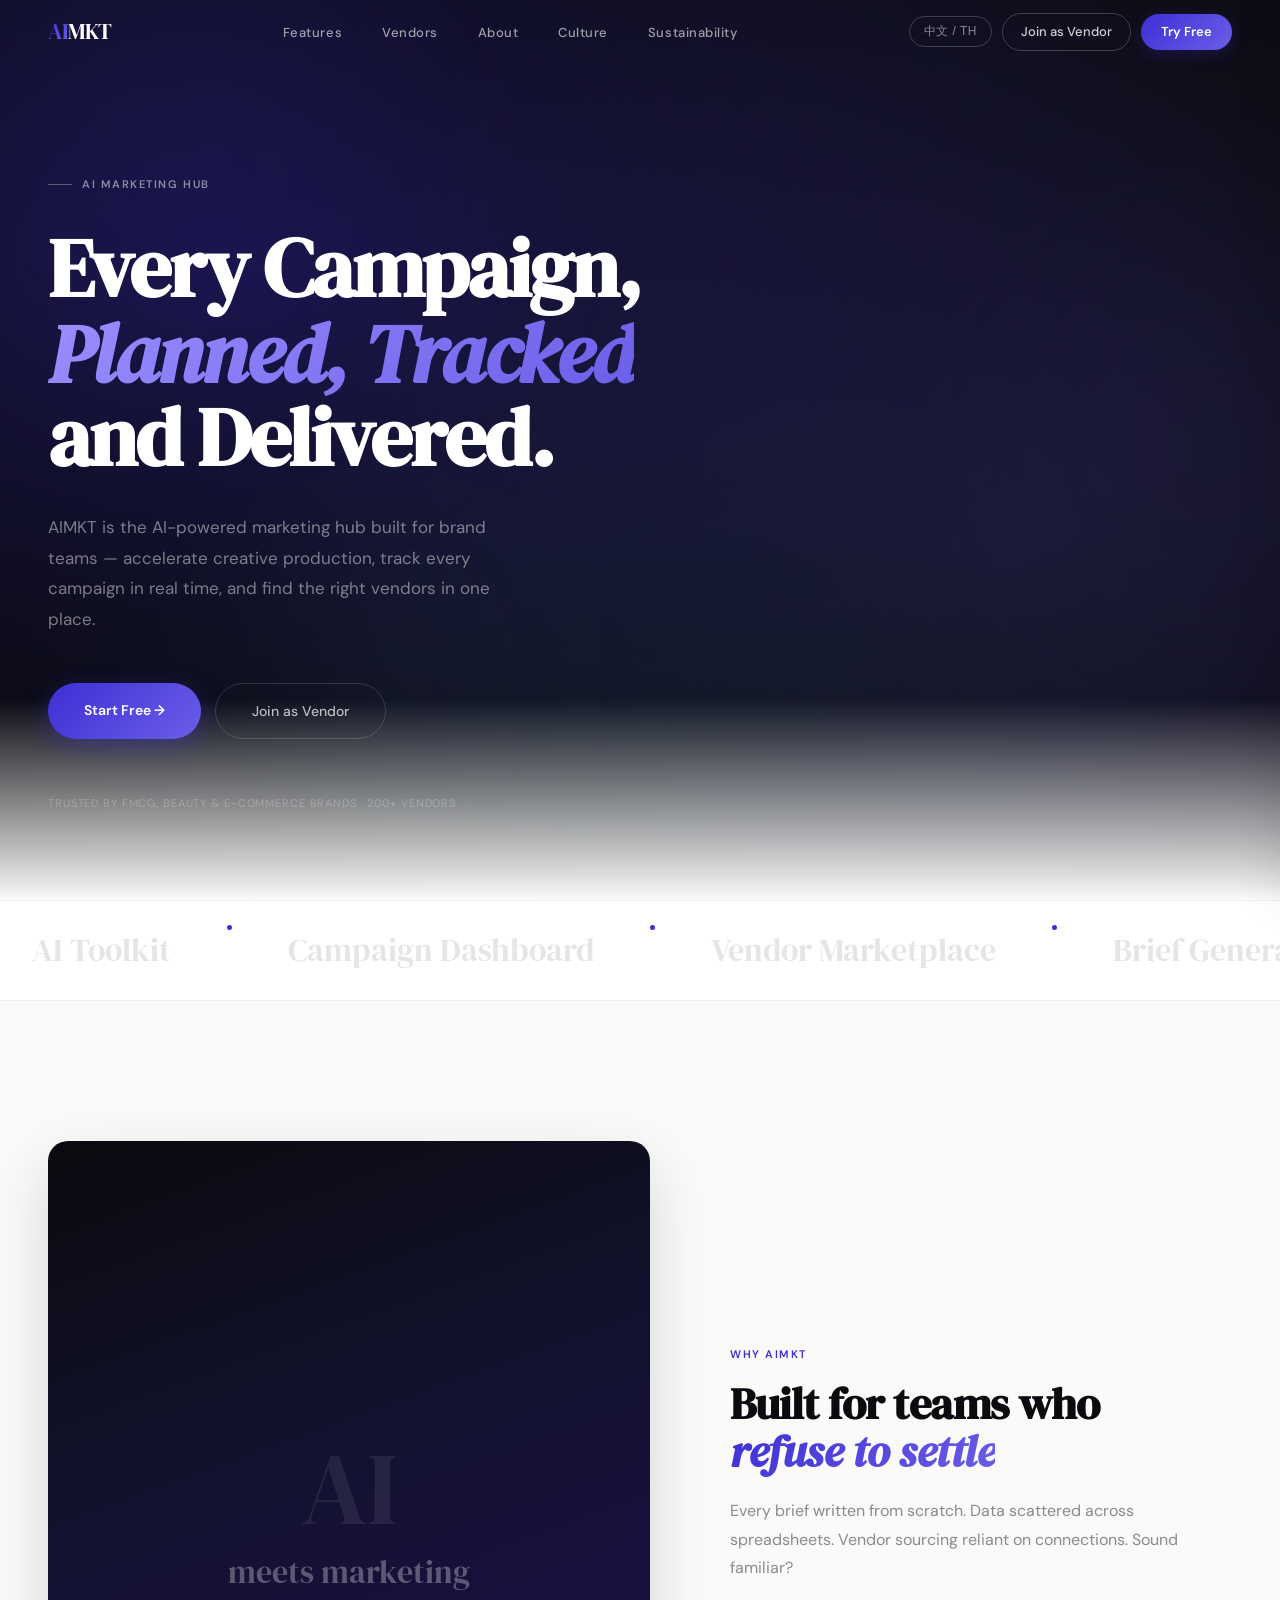
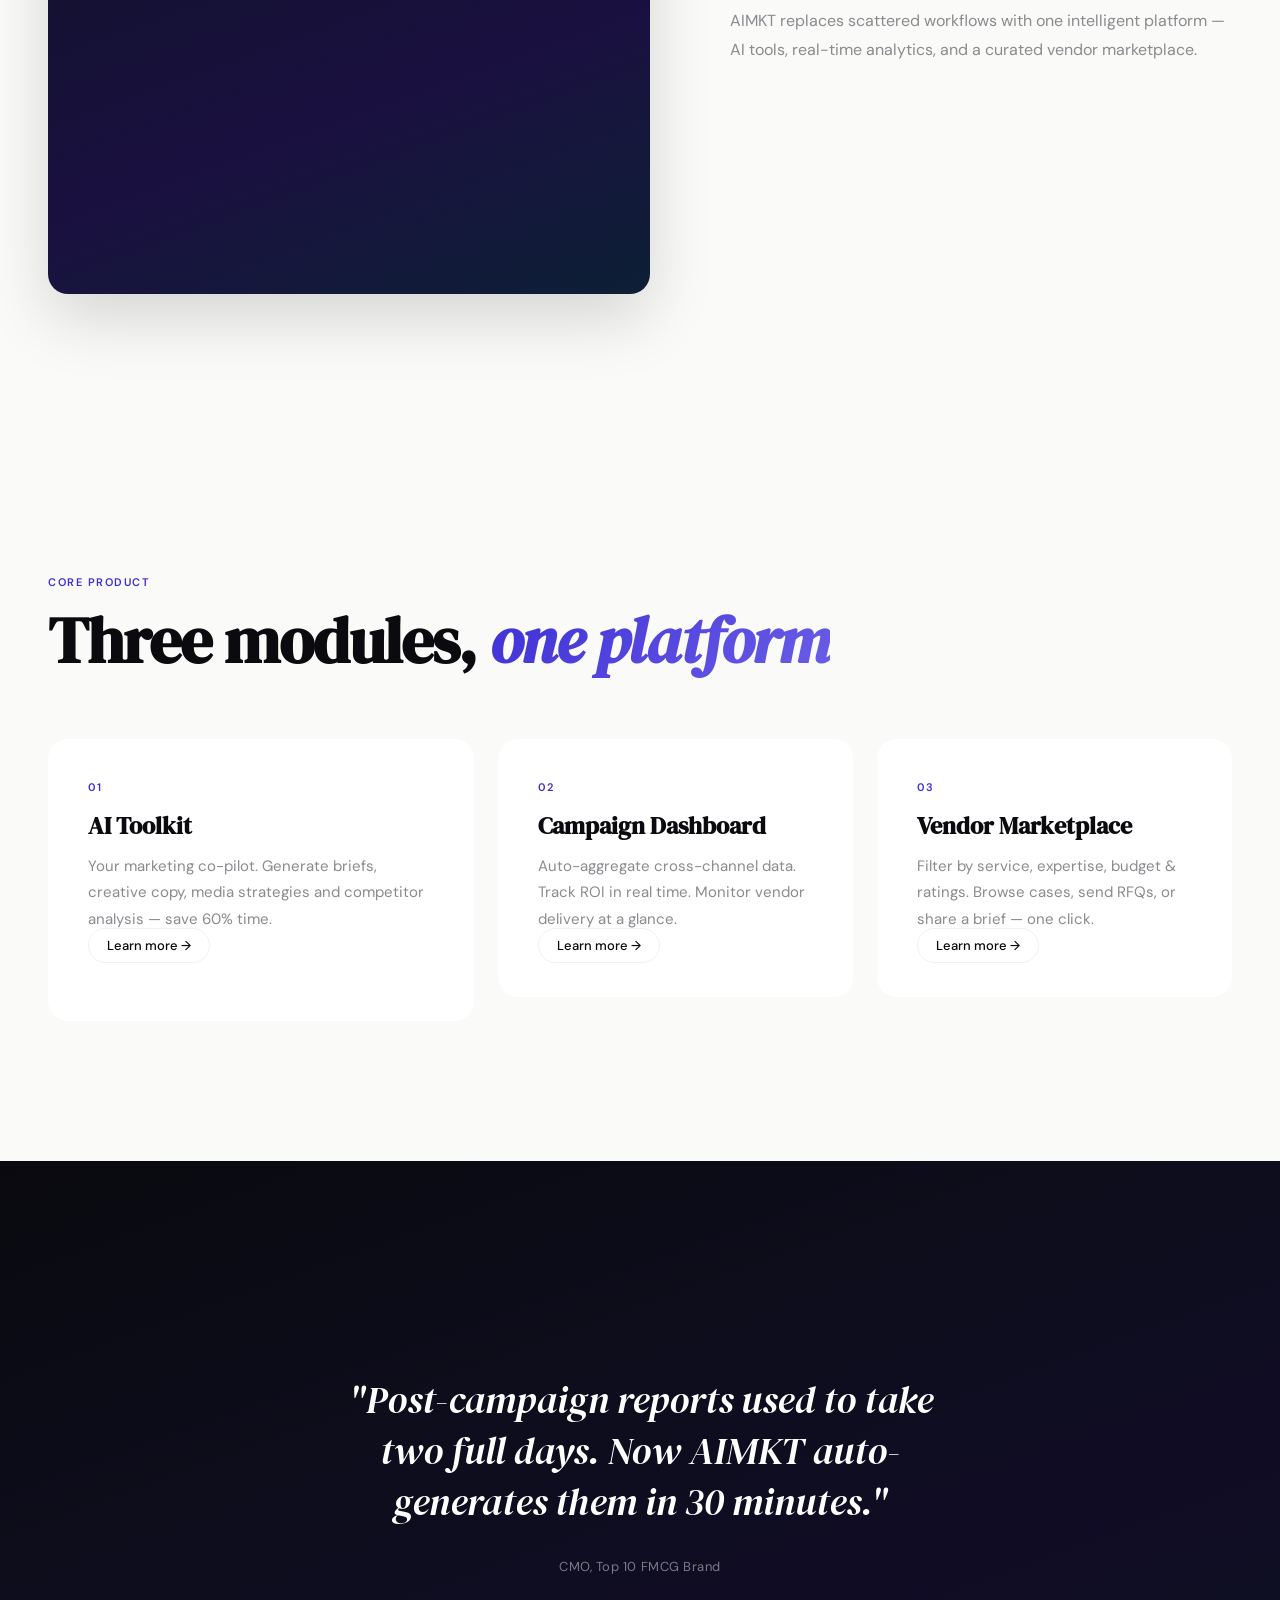
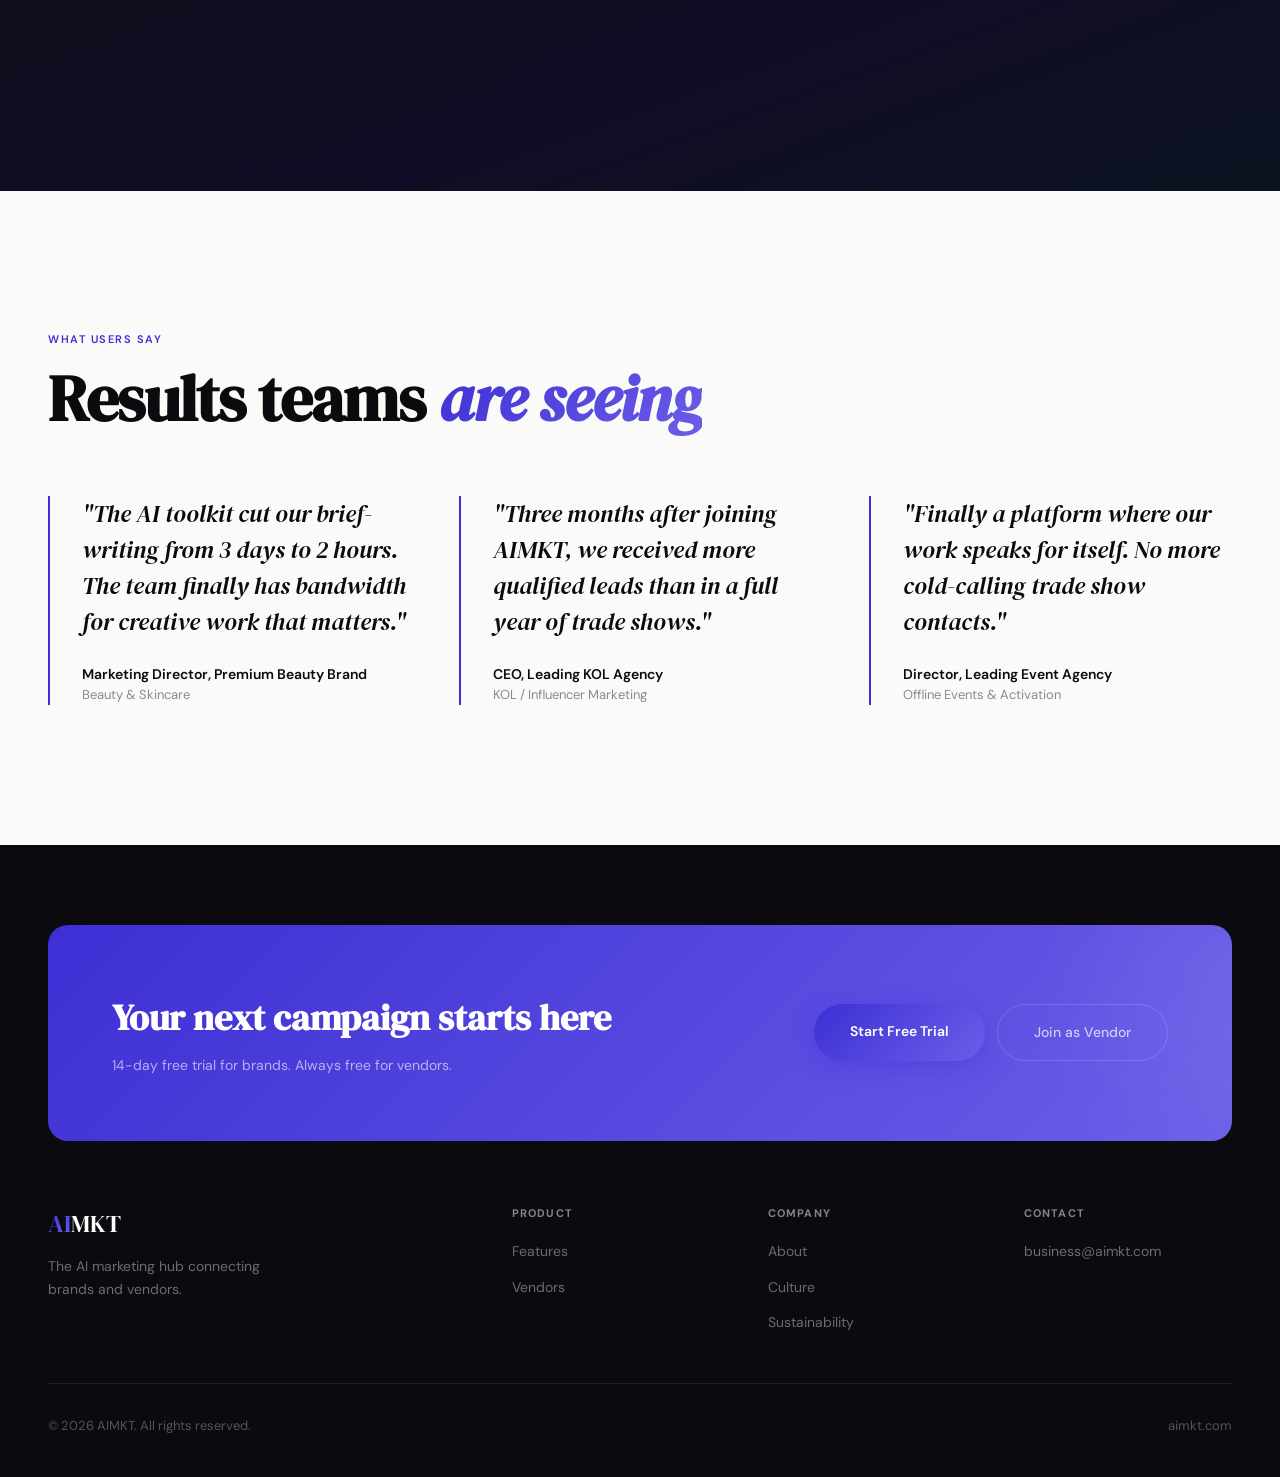
==== index.html @ 3bfb51f4 "Add files via upload" ====
<!DOCTYPE html>
<html lang="en">
<head>
  <meta charset="UTF-8">
  <meta name="viewport" content="width=device-width, initial-scale=1.0">
  <title>AIMKT — AI Marketing Hub for Brands & Vendors</title>
  <meta name="description" content="AIMKT is the AI-powered marketing hub built for brand teams — accelerate creative production, track every campaign in real time, and find the right vendors in one place.">
  <link rel="canonical" href="https://aimkt.com/">
  <meta property="og:title" content="AIMKT — AI Marketing Hub for Brands & Vendors">
  <meta property="og:description" content="AIMKT is the AI-powered marketing hub built for brand teams — accelerate creative production, track every campaign in real time, and find the right vendors in one place.">
  <meta property="og:url" content="https://aimkt.com/">
  <meta property="og:type" content="website">
  <meta name="twitter:card" content="summary_large_image">
  <link rel="icon" href="data:image/svg+xml,<svg xmlns='http://www.w3.org/2000/svg' viewBox='0 0 100 100'><text y='.9em' font-size='90'>⚡</text></svg>">
  <link rel="preconnect" href="https://fonts.googleapis.com">
  <link rel="preconnect" href="https://fonts.gstatic.com" crossorigin>
  <link href="https://fonts.googleapis.com/css2?family=DM+Serif+Display&family=DM+Sans:wght@300;400;500;600;700&display=swap" rel="stylesheet">
  <link rel="stylesheet" href="css/style.css">
</head>
<body class="lang-en">

<a href="#main-content" class="skip-link">Skip to content</a>

<nav>
  <a href="index.html" class="logo"><em>AI</em>MKT</a>
  <ul class="nav-links">
    <li><a href="features.html"><span class="en">Features</span><span class="zh">AI 工具</span><span class="th">ฟีเจอร์</span></a></li>
    <li><a href="vendors.html"><span class="en">Vendors</span><span class="zh">供应商市场</span><span class="th">ผู้ขาย</span></a></li>
    <li><a href="about.html"><span class="en">About</span><span class="zh">关于我们</span><span class="th">เกี่ยวกับเรา</span></a></li>
    <li><a href="culture.html"><span class="en">Culture</span><span class="zh">企业文化</span><span class="th">วัฒนธรรม</span></a></li>
    <li><a href="sustainability.html"><span class="en">Sustainability</span><span class="zh">可持续发展</span><span class="th">ความยั่งยืน</span></a></li>
  </ul>
  <div class="nav-right">
    <button class="lang-btn" aria-label="Switch language">中文 / TH</button>
    <a href="vendors.html" class="btn-ghost"><span class="en">Join as Vendor</span><span class="zh">供应商入驻</span><span class="th">เข้าร่วมเป็นผู้ขาย</span></a>
    <a href="#" class="btn-primary"><span class="en">Try Free</span><span class="zh">品牌免费试用</span><span class="th">ทดลองใช้ฟรี</span></a>
  </div>
  <button class="hamburger" aria-label="Menu" aria-expanded="false"><span></span><span></span><span></span></button>
</nav>
<div class="mobile-overlay"></div>
<div class="mobile-menu">
  <a href="index.html"><span class="en">Home</span><span class="zh">首页</span><span class="th">หน้าแรก</span></a>
  <a href="features.html"><span class="en">Features</span><span class="zh">AI 工具</span><span class="th">ฟีเจอร์</span></a>
  <a href="vendors.html"><span class="en">Vendors</span><span class="zh">供应商市场</span><span class="th">ผู้ขาย</span></a>
  <a href="about.html"><span class="en">About</span><span class="zh">关于我们</span><span class="th">เกี่ยวกับเรา</span></a>
  <a href="culture.html"><span class="en">Culture</span><span class="zh">企业文化</span><span class="th">วัฒนธรรม</span></a>
  <a href="sustainability.html"><span class="en">Sustainability</span><span class="zh">可持续发展</span><span class="th">ความยั่งยืน</span></a>
</div>

<!-- Hero -->
<div class="hero-bg" aria-hidden="true">
  <div class="orb orb-1"></div>
  <div class="orb orb-2"></div>
  <div class="orb orb-3"></div>
</div>
<div class="hero">
  <div class="hero-content">
    <div class="hero-tag reveal"><span class="en">AI Marketing Hub</span><span class="zh">AI 营销中台</span><span class="th">ศูนย์การตลาด AI</span></div>
    <h1 class="reveal d1"><span class="en">Every Campaign,<br><em>Planned, Tracked</em><br>and Delivered.</span><span class="zh">让每一个 Campaign，<br><em>从策划到收口</em><br>都有数可依。</span><span class="th">ทุกแคมเปญ<em><br>วางแผน ติดตาม</em><br>และดำเนินการ</span></h1>
    <p class="hero-sub reveal d2"><span class="en">AIMKT is the AI-powered marketing hub built for brand teams — accelerate creative production, track every campaign in real time, and find the right vendors in one place.</span><span class="zh">AIMKT 是专为品牌营销团队打造的 AI 中台 —— AI 工具提速创意生产，实时 Dashboard 追踪每条链路，供应商市场一键匹配合作伙伴。</span><span class="th">AIMKT คือแพลตฟอร์มการตลาดที่ขับเคลื่อนด้วย AI สร้างขึ้นสำหรับทีมแบรนด์</span></p>
    <div class="hero-actions reveal d3">
      <a href="#" class="btn-lg"><span class="en">Start Free →</span><span class="zh">品牌免费试用 →</span><span class="th">เริ่มต้นฟรี →</span></a>
      <a href="vendors.html" class="btn-lg-out"><span class="en">Join as Vendor</span><span class="zh">供应商入驻</span><span class="th">เข้าร่วมเป็นผู้ขาย</span></a>
    </div>
    <p class="hero-trust reveal d4"><span class="en">Trusted by FMCG, beauty & e-commerce brands · 200+ vendors</span><span class="zh">已服务快消、美妆、电商品牌 · 200+ 供应商入驻</span><span class="th">ได้รับความไว้วางใจจากแบรนด์ FMCG ความงาม และอีคอมเมิร์ซ</span></p>
  </div>
</div>

<!-- Marquee -->
<div class="marquee-section">
  <div class="marquee-track">
    <div class="marquee-content"><span class="en">AI Toolkit</span><span class="zh">AI 工具套件</span><span class="th">ชุดเครื่องมือ AI</span><i class="dot"></i><span class="en">Campaign Dashboard</span><span class="zh">Campaign Dashboard</span><span class="th">แดชบอร์ดแคมเปญ</span><i class="dot"></i><span class="en">Vendor Marketplace</span><span class="zh">供应商市场</span><span class="th">ตลาดผู้ขาย</span><i class="dot"></i><span class="en">Brief Generator</span><span class="zh">Brief 生成</span><span class="th">สร้าง Brief</span><i class="dot"></i><span class="en">Creative Copy</span><span class="zh">创意文案</span><span class="th">คัดลอกครีเอทีฟ</span><i class="dot"></i><span class="en">Media Strategy</span><span class="zh">投放策略</span><span class="th">กลยุทธ์สื่อ</span><i class="dot"></i></div>
    <div class="marquee-content"><span class="en">AI Toolkit</span><span class="zh">AI 工具套件</span><span class="th">ชุดเครื่องมือ AI</span><i class="dot"></i><span class="en">Campaign Dashboard</span><span class="zh">Campaign Dashboard</span><span class="th">แดชบอร์ดแคมเปญ</span><i class="dot"></i><span class="en">Vendor Marketplace</span><span class="zh">供应商市场</span><span class="th">ตลาดผู้ขาย</span><i class="dot"></i><span class="en">Brief Generator</span><span class="zh">Brief 生成</span><span class="th">สร้าง Brief</span><i class="dot"></i><span class="en">Creative Copy</span><span class="zh">创意文案</span><span class="th">คัดลอกครีเอทีฟ</span><i class="dot"></i><span class="en">Media Strategy</span><span class="zh">投放策略</span><span class="th">กลยุทธ์สื่อ</span><i class="dot"></i></div>
  </div>
</div>

<!-- Why AIMKT -->
<section id="main-content">
  <div class="editorial reveal">
    <div class="e-img" style="background:var(--gradient-dark);display:flex;align-items:center;justify-content:center">
      <div style="text-align:center;padding:3rem">
        <div style="font-family:'DM Serif Display',serif;font-size:clamp(60px,8vw,120px);color:rgba(255,255,255,.08);line-height:1">AI</div>
        <div style="font-family:'DM Serif Display',serif;font-size:clamp(20px,3vw,32px);color:rgba(255,255,255,.3);margin-top:.5rem"><span class="en">meets marketing</span><span class="zh">遇见营销</span><span class="th">พบกับการตลาด</span></div>
      </div>
    </div>
    <div class="e-text">
      <div class="eyebrow"><span class="en">Why AIMKT</span><span class="zh">为什么选择 AIMKT</span><span class="th">ทำไมต้อง AIMKT</span></div>
      <h2><span class="en">Built for teams who<br><em>refuse to settle</em></span><span class="zh">为不愿将就的<br><em>团队而生</em></span><span class="th">สร้างเพื่อทีมที่<br><em>ไม่ยอมลดคุณภาพ</em></span></h2>
      <p class="en">Every brief written from scratch. Data scattered across spreadsheets. Vendor sourcing reliant on connections. Sound familiar?</p>
      <p class="zh">每个 Brief 从头写，数据散落各处，找供应商靠人脉——这些听起来很熟悉？</p>
      <p class="th">เขียน Brief ทุกครั้งใหม่ ข้อมูลกระจัดกระจาย หาผู้ขายต้องพึ่งคอนเนกชัน — เคยเจอปัญหาเหล่านี้ไหม?</p>
      <p class="en" style="margin-top:1rem">AIMKT replaces scattered workflows with one intelligent platform — AI tools, real-time analytics, and a curated vendor marketplace.</p>
      <p class="zh" style="margin-top:1rem">AIMKT 用一个智能平台取代散乱的工作流 —— AI 工具、实时分析、精选供应商市场。</p>
      <p class="th" style="margin-top:1rem">AIMKT แทนที่เวิร์กโฟลว์ที่กระจัดกระจายด้วยแพลตฟอร์มอัจฉริยะเดียว</p>
    </div>
  </div>
</section>

<!-- Features Bento Grid -->
<section>
  <div class="shead reveal">
    <div class="eyebrow"><span class="en">Core Product</span><span class="zh">核心产品</span><span class="th">ผลิตภัณฑ์หลัก</span></div>
    <h2 class="sh2"><span class="en">Three modules, <em>one platform</em></span><span class="zh">三大模块，<em>一站解决</em></span><span class="th">สามโมดูล<em>หนึ่งแพลตฟอร์ม</em></span></h2>
  </div>
  <div class="bento-grid">
    <div class="card reveal">
      <div class="card-tag"><span class="en">01</span></div>
      <h3><span class="en">AI Toolkit</span><span class="zh">AI 工具套件</span><span class="th">ชุดเครื่องมือ AI</span></h3>
      <p><span class="en">Your marketing co-pilot. Generate briefs, creative copy, media strategies and competitor analysis — save 60% time.</span><span class="zh">你的营销 AI 助理。Brief 生成、创意文案、投放策略、竞品洞察，贯穿全流程。</span><span class="th">ผู้ช่วยการตลาด AI ของคุณ สร้าง Brief คัดลอกครีเอทีฟ กลยุทธ์สื่อ และวิเคราะห์คู่แข่ง</span></p>
      <a href="features.html" class="btn-ghost" style="margin-top:1.5rem;border-color:var(--border);color:var(--ink)"><span class="en">Learn more →</span><span class="zh">了解更多 →</span><span class="th">เรียนรู้เพิ่มเติม →</span></a>
    </div>
    <div class="card reveal d1">
      <div class="card-tag"><span class="en">02</span></div>
      <h3><span class="en">Campaign Dashboard</span><span class="zh">Campaign Dashboard</span><span class="th">แดชบอร์ดแคมเปญ</span></h3>
      <p><span class="en">Auto-aggregate cross-channel data. Track ROI in real time. Monitor vendor delivery at a glance.</span><span class="zh">跨渠道数据自动聚合，实时 ROI 追踪，供应商执行进度一目了然。</span><span class="th">รวบรวมข้อมูลข้ามช่องทางอัตโนมัติ ติดตาม ROI แบบเรียลไทม์</span></p>
      <a href="features.html" class="btn-ghost" style="margin-top:1.5rem;border-color:var(--border);color:var(--ink)"><span class="en">Learn more →</span><span class="zh">了解更多 →</span><span class="th">เรียนรู้เพิ่มเติม →</span></a>
    </div>
    <div class="card reveal d2">
      <div class="card-tag"><span class="en">03</span></div>
      <h3><span class="en">Vendor Marketplace</span><span class="zh">供应商市场</span><span class="th">ตลาดผู้ขาย</span></h3>
      <p><span class="en">Filter by service, expertise, budget & ratings. Browse cases, send RFQs, or share a brief — one click.</span><span class="zh">按服务类型、行业经验、预算、评分精准筛选。一键询价或直发 Brief。</span><span class="th">กรองตามบริการ ความเชี่ยวชาญ งบประมาณ และคะแนน ส่ง RFQ ได้ในคลิกเดียว</span></p>
      <a href="vendors.html" class="btn-ghost" style="margin-top:1.5rem;border-color:var(--border);color:var(--ink)"><span class="en">Learn more →</span><span class="zh">了解更多 →</span><span class="th">เรียนรู้เพิ่มเติม →</span></a>
    </div>
  </div>
</section>

<!-- Full-bleed Quote -->
<div class="full-bleed reveal" style="background:var(--gradient-dark)">
  <div class="overlay-text">
    <blockquote><span class="en">"Post-campaign reports used to take two full days. Now AIMKT auto-generates them in 30 minutes."</span><span class="zh">「以前做 Campaign 复盘要花整整两天，现在 AIMKT 自动生成，半小时搞定。」</span><span class="th">"รายงานหลังแคมเปญเคยใช้เวลาสองวันเต็ม ตอนนี้ AIMKT สร้างอัตโนมัติใน 30 นาที"</span></blockquote>
    <cite><span class="en">CMO, Top 10 FMCG Brand</span><span class="zh">某 Top 10 快消品牌 CMO</span><span class="th">CMO, Top 10 FMCG Brand</span></cite>
  </div>
</div>

<!-- Testimonials -->
<section>
  <div class="shead reveal">
    <div class="eyebrow"><span class="en">What users say</span><span class="zh">用户评价</span><span class="th">สิ่งที่ผู้ใช้พูด</span></div>
    <h2 class="sh2"><span class="en">Results teams <em>are seeing</em></span><span class="zh">他们用 AIMKT<em>做到了什么</em></span><span class="th">ผลลัพธ์ที่<em>ทีมต่างได้รับ</em></span></h2>
  </div>
  <div class="testimonial-grid">
    <div class="testimonial reveal">
      <p class="testimonial-quote en">"The AI toolkit cut our brief-writing from 3 days to 2 hours. The team finally has bandwidth for creative work that matters."</p>
      <p class="testimonial-quote zh">「AI 工具帮我们把 Brief 撰写时间从 3 天压缩到 2 小时，团队终于有时间做真正有价值的工作了。」</p>
      <p class="testimonial-quote th">"ชุดเครื่องมือ AI ลดเวลาเขียน Brief จาก 3 วันเหลือ 2 ชั่วโมง"</p>
      <div class="testimonial-author"><strong><span class="en">Marketing Director, Premium Beauty Brand</span><span class="zh">某高端美妆品牌市场总监</span></strong><span class="en">Beauty & Skincare</span><span class="zh">美妆护肤</span></div>
    </div>
    <div class="testimonial reveal d1">
      <p class="testimonial-quote en">"Three months after joining AIMKT, we received more qualified leads than in a full year of trade shows."</p>
      <p class="testimonial-quote zh">「入驻 AIMKT 三个月，主动找到我们的品牌询价比以前展会一整年还多。」</p>
      <p class="testimonial-quote th">"สามเดือนหลังเข้าร่วม AIMKT เราได้รับลูกค้าเป้าหมายมากกว่างานแสดงสินค้าทั้งปี"</p>
      <div class="testimonial-author"><strong><span class="en">CEO, Leading KOL Agency</span><span class="zh">某头部 KOL 机构 CEO</span></strong><span class="en">KOL / Influencer Marketing</span><span class="zh">KOL / 达人营销</span></div>
    </div>
    <div class="testimonial reveal d2">
      <p class="testimonial-quote en">"Finally a platform where our work speaks for itself. No more cold-calling trade show contacts."</p>
      <p class="testimonial-quote zh">「终于有一个平台让作品自己说话了，再也不用在展会上逐个推销了。」</p>
      <p class="testimonial-quote th">"ในที่สุดก็มีแพลตฟอร์มที่ผลงานของเราพูดแทนตัวเองได้"</p>
      <div class="testimonial-author"><strong><span class="en">Director, Leading Event Agency</span><span class="zh">某知名线下活动公司总监</span></strong><span class="en">Offline Events & Activation</span><span class="zh">线下活动与体验营销</span></div>
    </div>
  </div>
</section>

<!-- Footer -->
<footer>
  <div class="fi">
    <div class="fcta reveal">
      <div class="footer-cta-text">
        <h3><span class="en">Your next campaign starts here</span><span class="zh">现在开始，下一个 Campaign 就用 AIMKT</span><span class="th">แคมเปญถัดไปของคุณเริ่มที่นี่</span></h3>
        <p><span class="en">14-day free trial for brands. Always free for vendors.</span><span class="zh">品牌免费试用 14 天，供应商永久免费入驻。</span><span class="th">ทดลองใช้ฟรี 14 วันสำหรับแบรนด์ ฟรีตลอดไปสำหรับผู้ขาย</span></p>
      </div>
      <div class="fcta-btns">
        <a href="#" class="btn-primary btn-lg"><span class="en">Start Free Trial</span><span class="zh">品牌免费试用</span><span class="th">ทดลองใช้ฟรี</span></a>
        <a href="vendors.html" class="btn-lg-out"><span class="en">Join as Vendor</span><span class="zh">供应商入驻</span><span class="th">เข้าร่วมเป็นผู้ขาย</span></a>
      </div>
    </div>
    <div class="ftop">
      <div>
        <div class="flogo"><em>AI</em>MKT</div>
        <p class="fdesc en">The AI marketing hub connecting brands and vendors.</p>
        <p class="fdesc zh">AI 营销中台，连接品牌与供应商。</p>
        <p class="fdesc th">ศูนย์การตลาด AI เชื่อมโยงแบรนด์และผู้ขาย</p>
      </div>
      <div>
        <div class="fct"><span class="en">Product</span><span class="zh">产品</span><span class="th">ผลิตภัณฑ์</span></div>
        <ul class="flinks">
          <li><a href="features.html"><span class="en">Features</span><span class="zh">功能</span><span class="th">ฟีเจอร์</span></a></li>
          <li><a href="vendors.html"><span class="en">Vendors</span><span class="zh">供应商</span><span class="th">ผู้ขาย</span></a></li>
        </ul>
      </div>
      <div>
        <div class="fct"><span class="en">Company</span><span class="zh">公司</span><span class="th">บริษัท</span></div>
        <ul class="flinks">
          <li><a href="about.html"><span class="en">About</span><span class="zh">关于我们</span><span class="th">เกี่ยวกับเรา</span></a></li>
          <li><a href="culture.html"><span class="en">Culture</span><span class="zh">企业文化</span><span class="th">วัฒนธรรม</span></a></li>
          <li><a href="sustainability.html"><span class="en">Sustainability</span><span class="zh">可持续发展</span><span class="th">ความยั่งยืน</span></a></li>
        </ul>
      </div>
      <div>
        <div class="fct"><span class="en">Contact</span><span class="zh">联系</span><span class="th">ติดต่อ</span></div>
        <ul class="flinks">
          <li><a href="mailto:business@aimkt.com">business@aimkt.com</a></li>
        </ul>
      </div>
    </div>
    <div class="fbot">
      <span>© 2026 AIMKT. <span class="en">All rights reserved.</span><span class="zh">保留所有权利。</span><span class="th">สงวนลิขสิทธิ์</span></span>
      <span>aimkt.com</span>
    </div>
  </div>
</footer>
<button class="back-to-top" aria-label="Back to top">↑</button>
<script src="js/main.js"></script>
</body>
</html>
---- css/style.css ----
*,*::before,*::after{box-sizing:border-box;margin:0;padding:0}

:root{
  --ink:#0A0A0F;
  --ink-muted:#8A8A8F;
  --ink-faint:#B5B5BA;
  --surface:#FAFAF8;
  --white:#FFFFFF;
  --accent:#3D2FD4;
  --accent-mid:#6B5EE8;
  --accent-light:#EAE7FF;
  --warm:#C4A882;
  --border:rgba(10,10,15,0.06);
  --border-hover:rgba(10,10,15,0.12);
  --radius:12px;
  --radius-lg:20px;
  --nav-h:64px;
  --shadow-card:0 4px 20px rgba(0,0,0,0.06);
  --shadow-card-hover:0 16px 48px rgba(0,0,0,0.12);
  --shadow-img:0 24px 64px rgba(0,0,0,0.15);
  --t:0.8s cubic-bezier(.25,.1,.25,1);
  --tf:0.4s cubic-bezier(.25,.1,.25,1);
  --gradient-accent:linear-gradient(135deg,#3D2FD4,#6B5EE8);
  --gradient-dark:linear-gradient(160deg,#0A0A0F 0%,#12122e 40%,#1a1040 70%,#0d1f35 100%);
}

html{scroll-behavior:smooth;scroll-padding-top:var(--nav-h)}
body{font-family:'DM Sans',-apple-system,sans-serif;background:var(--surface);color:var(--ink);font-size:16px;line-height:1.6;overflow-x:hidden;-webkit-font-smoothing:antialiased}

/* ===== TRILINGUAL ===== */
.zh,.th{display:none}span.zh,span.th{display:none}
body.lang-zh .en,body.lang-th .en{display:none}
body.lang-en .zh,body.lang-en .th{display:none}
body.lang-zh .zh{display:block}body.lang-zh span.zh{display:inline}
body.lang-th .th{display:block}body.lang-th span.th{display:inline}

/* ===== SKIP LINK ===== */
.skip-link{position:absolute;top:-100%;left:1rem;background:var(--accent);color:#fff;padding:10px 20px;border-radius:0 0 8px 8px;font-size:14px;font-weight:600;z-index:200;text-decoration:none;transition:top .2s}
.skip-link:focus{top:0}

/* ===== NAVIGATION ===== */
nav{position:fixed;top:0;left:0;right:0;z-index:100;display:flex;align-items:center;justify-content:space-between;padding:0 3rem;height:var(--nav-h);background:transparent;transition:all .5s}
nav.scrolled{background:rgba(250,250,248,.95);backdrop-filter:blur(20px);-webkit-backdrop-filter:blur(20px);box-shadow:0 1px 0 var(--border)}
.logo{font-family:'DM Serif Display',serif;font-size:22px;letter-spacing:-.5px;color:#fff;text-decoration:none;transition:color .5s}
nav.scrolled .logo{color:var(--ink)}
.logo em{font-style:normal;background:var(--gradient-accent);-webkit-background-clip:text;-webkit-text-fill-color:transparent;background-clip:text}
.nav-links{display:flex;gap:2.5rem;list-style:none;align-items:center}
.nav-links a{font-size:13px;font-weight:500;letter-spacing:.04em;color:rgba(255,255,255,.6);text-decoration:none;transition:color var(--tf);position:relative}
nav.scrolled .nav-links a{color:var(--ink-muted)}
.nav-links a:hover,.nav-links a.active{color:#fff}
nav.scrolled .nav-links a:hover,nav.scrolled .nav-links a.active{color:var(--ink)}
.nav-links a.active::after{content:'';position:absolute;bottom:-6px;left:0;right:0;height:2px;background:var(--gradient-accent);border-radius:1px}
.nav-right{display:flex;gap:10px;align-items:center}
.lang-btn{font-size:12px;font-weight:500;padding:6px 14px;border:1px solid rgba(255,255,255,.2);border-radius:100px;background:transparent;color:rgba(255,255,255,.5);cursor:pointer;transition:all var(--tf);letter-spacing:.04em}
nav.scrolled .lang-btn{border-color:var(--border);color:var(--ink-muted)}
.lang-btn:hover{border-color:rgba(255,255,255,.4);color:#fff}
nav.scrolled .lang-btn:hover{color:var(--ink);border-color:var(--border-hover)}
.btn-ghost{font-size:13px;font-weight:500;padding:8px 18px;border:1px solid rgba(255,255,255,.2);border-radius:100px;background:transparent;color:rgba(255,255,255,.8);text-decoration:none;transition:all var(--tf)}
nav.scrolled .btn-ghost{border-color:var(--border);color:var(--ink)}
.btn-ghost:hover{border-color:rgba(255,255,255,.5);background:rgba(255,255,255,.06)}
nav.scrolled .btn-ghost:hover{border-color:var(--border-hover);background:rgba(0,0,0,.03)}
.btn-primary{font-size:13px;font-weight:600;padding:8px 20px;border-radius:100px;background:var(--gradient-accent);color:#fff;border:none;cursor:pointer;text-decoration:none;display:inline-block;transition:all var(--tf);box-shadow:0 4px 16px rgba(61,47,212,.25)}
.btn-primary:hover{transform:translateY(-1px);box-shadow:0 6px 24px rgba(61,47,212,.35)}

/* HAMBURGER */
.hamburger{display:none;flex-direction:column;gap:5px;background:none;border:none;cursor:pointer;padding:6px;z-index:110}
.hamburger span{display:block;width:22px;height:1.5px;background:#fff;border-radius:2px;transition:all .3s}
nav.scrolled .hamburger span{background:var(--ink)}
.hamburger.open span:nth-child(1){transform:rotate(45deg) translate(5px,5px)}
.hamburger.open span:nth-child(2){opacity:0}
.hamburger.open span:nth-child(3){transform:rotate(-45deg) translate(5px,-5px)}

/* MOBILE MENU */
.mobile-menu{position:fixed;top:0;right:0;width:300px;height:100vh;background:var(--white);z-index:105;transform:translateX(100%);transition:transform .4s cubic-bezier(.4,0,.2,1);padding:100px 2rem 2rem;display:flex;flex-direction:column;gap:0;box-shadow:-8px 0 40px rgba(0,0,0,.08)}
.mobile-menu.open{transform:translateX(0)}
.mobile-overlay{position:fixed;inset:0;background:rgba(0,0,0,.3);z-index:104;opacity:0;pointer-events:none;transition:opacity .4s}
.mobile-overlay.open{opacity:1;pointer-events:auto}
.mobile-menu a{font-size:16px;color:var(--ink);text-decoration:none;padding:16px 0;border-bottom:1px solid var(--border);transition:color .2s;font-weight:500}
.mobile-menu a:hover{color:var(--accent)}

/* ===== HERO (Dark, 100vh) ===== */
.hero{position:relative;min-height:100vh;display:flex;align-items:center;padding:0 3rem;overflow:hidden}
.hero-bg{position:fixed;top:0;left:0;right:0;height:100vh;z-index:0;background:#0A0A0F;overflow:hidden}
.hero-bg::before{content:'';position:absolute;inset:0;background:radial-gradient(ellipse 80% 60% at 20% 30%,rgba(61,47,212,.25),transparent),radial-gradient(ellipse 60% 80% at 80% 60%,rgba(107,94,232,.15),transparent),radial-gradient(ellipse 50% 50% at 50% 80%,rgba(14,123,87,.08),transparent);animation:meshMove 20s ease-in-out infinite}
.hero-bg::after{content:'';position:absolute;bottom:0;left:0;right:0;height:200px;background:linear-gradient(transparent,var(--surface));pointer-events:none;z-index:1}
@keyframes meshMove{0%,100%{transform:translate(0,0) scale(1)}33%{transform:translate(3%,-2%) scale(1.02)}66%{transform:translate(-2%,3%) scale(.98)}}
.hero-bg .orb{position:absolute;border-radius:50%;filter:blur(120px);opacity:.4;animation:orbFloat 14s ease-in-out infinite}
.hero-bg .orb-1{width:500px;height:500px;background:rgba(61,47,212,.3);top:-10%;left:-5%}
.hero-bg .orb-2{width:350px;height:350px;background:rgba(107,94,232,.2);top:30%;right:-8%;animation-delay:-5s}
.hero-bg .orb-3{width:250px;height:250px;background:rgba(155,143,255,.15);bottom:10%;left:20%;animation-delay:-8s}
@keyframes orbFloat{0%,100%{transform:translate(0,0)}50%{transform:translate(25px,-20px)}}
.hero-content{position:relative;z-index:2;max-width:1400px;margin:0 auto;width:100%;padding-top:80px}
.hero-tag{display:inline-flex;align-items:center;gap:10px;font-size:11px;font-weight:600;letter-spacing:.14em;text-transform:uppercase;color:rgba(255,255,255,.5);margin-bottom:2rem}
.hero-tag::before{content:'';width:24px;height:1px;background:rgba(255,255,255,.3)}
.hero h1{font-family:'DM Serif Display',serif;font-size:clamp(42px,6.5vw,84px);line-height:1.02;letter-spacing:-2px;color:#fff;margin-bottom:2rem;max-width:900px}
.hero h1 em{font-style:italic;background:linear-gradient(135deg,#9B8FFF,#6B5EE8);-webkit-background-clip:text;-webkit-text-fill-color:transparent;background-clip:text}
.hero-sub{font-size:17px;color:rgba(255,255,255,.45);line-height:1.8;margin-bottom:3rem;max-width:480px}
.hero-actions{display:flex;gap:14px;flex-wrap:wrap}
.btn-lg{font-size:14px;font-weight:600;padding:16px 36px;border-radius:100px;background:var(--gradient-accent);color:#fff;border:none;text-decoration:none;display:inline-block;transition:all var(--tf);box-shadow:0 6px 24px rgba(61,47,212,.35)}
.btn-lg:hover{transform:translateY(-2px);box-shadow:0 10px 32px rgba(61,47,212,.45)}
.btn-lg-out{font-size:14px;font-weight:500;padding:16px 36px;border-radius:100px;border:1px solid rgba(255,255,255,.15);background:transparent;color:rgba(255,255,255,.7);text-decoration:none;display:inline-block;transition:all var(--tf)}
.btn-lg-out:hover{border-color:rgba(255,255,255,.3);background:rgba(255,255,255,.04)}
.hero-trust{margin-top:3.5rem;font-size:11px;color:rgba(255,255,255,.25);letter-spacing:.08em;text-transform:uppercase}

/* ===== MARQUEE ===== */
.marquee-section{overflow:hidden;padding:1.5rem 0;border-top:1px solid var(--border);border-bottom:1px solid var(--border);background:var(--white)}
.marquee-track{display:flex;animation:marqueeScroll 45s linear infinite}
.marquee-content{display:flex;gap:0;flex-shrink:0;font-family:'DM Serif Display',serif;font-size:clamp(20px,2.8vw,32px);color:var(--ink-faint)}
.marquee-content span{padding:0 2rem;opacity:.35}
.marquee-content .dot{display:inline-block;width:5px;height:5px;background:var(--accent);border-radius:50%;opacity:1;vertical-align:middle;margin:0 1.5rem}
@keyframes marqueeScroll{0%{transform:translateX(0)}100%{transform:translateX(-50%)}}

/* ===== SECTIONS ===== */
section{max-width:1400px;margin:0 auto;padding:140px 3rem}
.eyebrow{font-size:11px;font-weight:600;letter-spacing:.14em;text-transform:uppercase;color:var(--accent);margin-bottom:1rem}
.sh2{font-family:'DM Serif Display',serif;font-size:clamp(36px,5vw,64px);line-height:1.05;letter-spacing:-1px;color:var(--ink);margin-bottom:1.5rem}
.sh2 em{font-style:italic;background:var(--gradient-accent);-webkit-background-clip:text;-webkit-text-fill-color:transparent;background-clip:text}
.slead{font-size:17px;color:var(--ink-muted);max-width:520px;line-height:1.8}
.shead{margin-bottom:4rem}

/* ===== EDITORIAL ===== */
.editorial{display:grid;grid-template-columns:1.2fr 1fr;gap:5rem;align-items:center}
.editorial.reverse{grid-template-columns:1fr 1.2fr}
.editorial.reverse .e-img{order:2}
.editorial.reverse .e-text{order:1}
.e-img{position:relative;border-radius:var(--radius-lg);overflow:hidden;aspect-ratio:4/5;box-shadow:var(--shadow-img);background:var(--gradient-dark)}
.e-img img{width:100%;height:100%;object-fit:cover;transition:transform 1.2s cubic-bezier(.25,.1,.25,1)}
.e-img:hover img{transform:scale(1.04)}
.e-text .eyebrow{margin-bottom:1rem}
.e-text h2{font-family:'DM Serif Display',serif;font-size:clamp(28px,3.5vw,44px);line-height:1.1;letter-spacing:-.5px;color:var(--ink);margin-bottom:1.25rem}
.e-text h2 em{font-style:italic;background:var(--gradient-accent);-webkit-background-clip:text;-webkit-text-fill-color:transparent;background-clip:text}
.e-text p{font-size:16px;color:var(--ink-muted);line-height:1.8;margin-bottom:1.5rem}

/* ===== FULL-BLEED IMAGE ===== */
.full-bleed{position:relative;width:100vw;margin-left:calc(-50vw + 50%);height:70vh;overflow:hidden;display:flex;align-items:center;justify-content:center}
.full-bleed img{position:absolute;inset:0;width:100%;height:100%;object-fit:cover}
.full-bleed::after{content:'';position:absolute;inset:0;background:rgba(10,10,15,.55)}
.full-bleed .overlay-text{position:relative;z-index:1;text-align:center;max-width:700px;padding:2rem}
.full-bleed .overlay-text blockquote{font-family:'DM Serif Display',serif;font-size:clamp(22px,3vw,38px);line-height:1.35;color:#fff;font-style:italic;margin-bottom:1.5rem}
.full-bleed .overlay-text cite{font-size:13px;color:rgba(255,255,255,.45);font-style:normal;letter-spacing:.04em}

/* ===== CARDS ===== */
.card{background:var(--white);border-radius:var(--radius-lg);padding:2.5rem;transition:all var(--t);position:relative}
.card:hover{transform:translateY(-4px);box-shadow:var(--shadow-card-hover)}
.card-tag{font-size:11px;font-weight:600;letter-spacing:.1em;text-transform:uppercase;color:var(--accent);margin-bottom:1rem}
.card h3{font-family:'DM Serif Display',serif;font-size:24px;line-height:1.2;color:var(--ink);margin-bottom:.75rem}
.card p{font-size:15px;color:var(--ink-muted);line-height:1.75}

/* Image card */
.card-img{border-radius:var(--radius-lg);overflow:hidden;position:relative}
.card-img img{width:100%;height:100%;object-fit:cover;transition:transform var(--t)}
.card-img:hover img{transform:scale(1.04)}
.card-overlay{position:absolute;bottom:0;left:0;right:0;padding:2rem;background:linear-gradient(transparent,rgba(10,10,15,.8));color:#fff}
.card-overlay h3{color:#fff;font-family:'DM Serif Display',serif;font-size:22px;margin-bottom:.5rem}
.card-overlay p{color:rgba(255,255,255,.7);font-size:14px}

/* Bento grid */
.bento-grid{display:grid;grid-template-columns:1.2fr 1fr 1fr;grid-template-rows:auto auto;gap:1.5rem}
.bento-grid .card:first-child{grid-row:span 2}

/* ===== FEATURES ===== */
.feat-section{display:grid;grid-template-columns:1fr 1fr;gap:5rem;align-items:center;min-height:80vh;padding:100px 3rem;max-width:1400px;margin:0 auto}
.feat-section.reverse{direction:rtl}.feat-section.reverse>*{direction:ltr}
.feat-num{font-family:'DM Serif Display',serif;font-size:80px;line-height:1;background:var(--gradient-accent);-webkit-background-clip:text;-webkit-text-fill-color:transparent;background-clip:text;opacity:.3;margin-bottom:.5rem}
.feat-title{font-family:'DM Serif Display',serif;font-size:clamp(28px,3.5vw,44px);line-height:1.12;color:var(--ink);margin-bottom:.75rem;letter-spacing:-.5px}
.feat-desc{font-size:16px;color:var(--ink-muted);line-height:1.8;margin-bottom:1.5rem}
.pills{display:flex;flex-wrap:wrap;gap:8px}
.pill{font-size:12px;font-weight:500;padding:6px 14px;border-radius:100px;border:1px solid var(--border);background:transparent;color:var(--ink-muted);transition:all var(--tf)}
.pill:hover{color:var(--accent);border-color:var(--accent);background:var(--accent-light)}
.feat-panel{background:var(--white);border-radius:var(--radius-lg);padding:1.75rem;min-height:320px;box-shadow:var(--shadow-card);transition:all var(--t)}
.feat-panel:hover{box-shadow:var(--shadow-card-hover)}

/* Panel components */
.dash-row{display:flex;justify-content:space-between;align-items:center;margin-bottom:1.25rem}
.dash-title{font-size:13px;font-weight:600}
.live-badge{font-size:10px;font-weight:600;background:rgba(14,123,87,.12);color:#0E7B57;padding:3px 12px;border-radius:100px;letter-spacing:.04em}
.live-badge::before{content:'';display:inline-block;width:5px;height:5px;border-radius:50%;background:#0E7B57;margin-right:5px;animation:pulse 2s infinite}
@keyframes pulse{0%,100%{opacity:1}50%{opacity:.3}}
.m-row{display:grid;grid-template-columns:repeat(3,1fr);gap:10px;margin-bottom:1.25rem}
.mc{background:var(--surface);border-radius:var(--radius);padding:12px}
.ml{font-size:11px;color:var(--ink-muted);margin-bottom:4px}
.mv{font-size:20px;font-weight:600;color:var(--ink)}.mv.g{color:#0E7B57}
.ms{font-size:11px;color:var(--ink-faint);margin-top:2px}
.chart-box{background:var(--surface);border-radius:var(--radius);padding:14px;margin-bottom:1rem}
.cl{font-size:11px;color:var(--ink-muted);margin-bottom:10px}
.bars{display:flex;align-items:flex-end;gap:6px;height:54px}
.b{flex:1;border-radius:3px 3px 0 0;background:var(--accent-light);height:0;transition:height .8s cubic-bezier(.4,0,.2,1)}
.b.hi{background:var(--gradient-accent)}
.chips{display:flex;gap:8px;flex-wrap:wrap}
.chip{font-size:11px;font-weight:500;padding:4px 10px;border-radius:100px;border:1px solid var(--border);background:var(--white);color:var(--ink-muted)}
.ai-tag{font-size:10px;font-weight:700;letter-spacing:.06em;text-transform:uppercase;color:var(--accent);opacity:.6;margin-bottom:6px}
.ai-q{background:var(--surface);border-radius:var(--radius);padding:14px 16px;font-size:13px;color:var(--ink-muted);margin-bottom:12px;line-height:1.6}
.ai-a{background:var(--accent-light);border-radius:var(--radius);padding:14px 16px;font-size:13px;color:var(--accent);line-height:1.6}
.v-list{display:flex;flex-direction:column;gap:10px}
.v-item{display:flex;align-items:center;justify-content:space-between;background:var(--surface);border-radius:var(--radius);padding:12px 14px;transition:all .3s}
.v-item:hover{background:var(--accent-light)}
.vn{font-size:14px;font-weight:500}.vt{font-size:12px;color:var(--ink-muted);margin-top:2px}
.vs{font-size:13px;font-weight:600;color:var(--warm)}

/* ===== TESTIMONIALS ===== */
.testimonial-grid{display:grid;grid-template-columns:repeat(3,1fr);gap:3rem}
.testimonial{padding:0;border-left:2px solid var(--accent);padding-left:2rem}
.testimonial-quote{font-family:'DM Serif Display',serif;font-size:clamp(18px,2vw,24px);line-height:1.5;color:var(--ink);font-style:italic;margin-bottom:1.5rem}
.testimonial-author{font-size:13px;color:var(--ink-muted);line-height:1.5}
.testimonial-author strong{display:block;font-size:14px;color:var(--ink);font-weight:600}

/* ===== STEPS BAR ===== */
.steps-bar{display:flex;align-items:flex-start;position:relative;max-width:900px;margin:0 auto}
.step-node{flex:1;text-align:center;position:relative;padding:0 1rem}
.step-num{width:48px;height:48px;border-radius:50%;background:var(--gradient-accent);color:#fff;display:inline-flex;align-items:center;justify-content:center;font-size:18px;font-weight:700;margin-bottom:1.25rem;box-shadow:0 4px 16px rgba(61,47,212,.3)}
.step-node h4{font-family:'DM Serif Display',serif;font-size:18px;color:var(--ink);margin-bottom:.5rem}
.step-node p{font-size:14px;color:var(--ink-muted);line-height:1.6}
.steps-bar::before{content:'';position:absolute;top:24px;left:12%;right:12%;height:1px;background:var(--accent-light)}

/* ===== STATS ===== */
.stat-row{display:grid;grid-template-columns:repeat(4,1fr);gap:1.5rem;margin:3rem 0}
.stat-box{text-align:center;padding:2rem}
.stat-num{font-family:'DM Serif Display',serif;font-size:42px;color:var(--accent);line-height:1;margin-bottom:.5rem}
.stat-label{font-size:13px;color:var(--ink-muted)}

/* ===== TEAM ===== */
.team-list{display:grid;grid-template-columns:repeat(4,1fr);gap:0}
.team-member{padding:2rem 1rem 2rem 0;border-bottom:1px solid var(--border)}
.team-name{font-family:'DM Serif Display',serif;font-size:20px;color:var(--ink);margin-bottom:.25rem}
.team-role{font-size:14px;color:var(--ink-muted)}

/* ===== TIMELINE ===== */
.timeline{display:flex;flex-direction:column;gap:2rem;position:relative;padding-left:2rem}
.timeline::before{content:'';position:absolute;left:7px;top:8px;bottom:8px;width:1px;background:var(--ink-faint)}
.tl-item{position:relative;padding-left:2rem}
.tl-item::before{content:'';position:absolute;left:-2rem;top:8px;width:10px;height:10px;border-radius:50%;background:var(--accent);border:2px solid var(--surface)}
.tl-year{font-size:13px;font-weight:700;color:var(--accent);margin-bottom:.35rem;letter-spacing:.02em}
.tl-text{font-size:15px;color:var(--ink-muted);line-height:1.65}

/* ===== GALLERY ===== */
.gallery{display:grid;grid-template-columns:repeat(3,1fr);gap:1rem}
.gallery-item{position:relative;overflow:hidden;border-radius:var(--radius);aspect-ratio:1}
.gallery-item:nth-child(1){grid-row:span 2;aspect-ratio:auto}
.gallery-item img{width:100%;height:100%;object-fit:cover;transition:transform var(--t)}
.gallery-item:hover img{transform:scale(1.05)}

/* ===== CONTACT ===== */
.contact-simple{text-align:center;padding:4rem 0}
.contact-simple h2{font-family:'DM Serif Display',serif;font-size:clamp(32px,4vw,52px);color:var(--ink);margin-bottom:1rem}
.contact-simple p{font-size:17px;color:var(--ink-muted);margin-bottom:2.5rem}
.contact-email{display:inline-block;font-size:clamp(20px,3vw,36px);font-family:'DM Serif Display',serif;color:var(--accent);text-decoration:none;border-bottom:2px solid var(--accent-light);padding-bottom:4px;transition:all var(--tf)}
.contact-email:hover{border-bottom-color:var(--accent)}

/* ===== VENDOR DARK BOX ===== */
.vd-wrap{max-width:1400px;margin:0 auto;padding:0 3rem 100px}
.vd-box{background:var(--gradient-dark);border-radius:28px;padding:5rem 4rem;display:grid;grid-template-columns:1fr 1fr;gap:3rem;align-items:center;box-shadow:var(--shadow-img);position:relative;overflow:hidden}
.vd-box::before{content:'';position:absolute;top:-40%;right:-15%;width:400px;height:400px;border-radius:50%;background:rgba(61,47,212,.12);filter:blur(80px);pointer-events:none}
.vstep{display:flex;flex-direction:column;gap:1rem;position:relative;z-index:1}
.vstep-item{display:flex;align-items:flex-start;gap:14px;padding:1.25rem;background:rgba(255,255,255,.04);border-radius:var(--radius);border:1px solid rgba(255,255,255,.06);transition:all .3s}
.vstep-item:hover{background:rgba(255,255,255,.08);border-color:rgba(255,255,255,.1)}
.snum{width:28px;height:28px;border-radius:50%;background:var(--gradient-accent);display:flex;align-items:center;justify-content:center;font-size:12px;font-weight:700;color:#fff;flex-shrink:0}
.stxt{font-size:14px;line-height:1.55;color:rgba(255,255,255,.6)}
.stxt strong{font-weight:600;color:#fff;display:block;margin-bottom:3px}
.btn-wh{display:inline-block;font-size:14px;font-weight:600;padding:16px 36px;border-radius:100px;background:#fff;color:var(--ink);border:none;text-decoration:none;margin-top:2rem;position:relative;z-index:1;transition:all var(--tf);box-shadow:0 4px 16px rgba(0,0,0,.15)}
.btn-wh:hover{transform:translateY(-2px);box-shadow:0 8px 24px rgba(0,0,0,.2)}

/* ===== PAGE HERO ===== */
.page-hero-wrap{position:relative;overflow:hidden;background:var(--gradient-dark)}
.page-hero-wrap::after{content:'';position:absolute;bottom:0;left:0;right:0;height:80px;background:linear-gradient(180deg,transparent,var(--surface));pointer-events:none;z-index:2}
.page-hero-wrap .orb{position:absolute;border-radius:50%;filter:blur(80px);opacity:.3;pointer-events:none}
.page-hero-wrap .orb-1{width:400px;height:400px;background:rgba(61,47,212,.25);top:-20%;left:-5%;animation:orbFloat 14s ease-in-out infinite}
.page-hero-wrap .orb-2{width:300px;height:300px;background:rgba(107,94,232,.15);bottom:-10%;right:-5%;animation:orbFloat 12s ease-in-out infinite;animation-delay:-4s}
.page-hero{padding:160px 3rem 80px;max-width:1400px;margin:0 auto;position:relative;z-index:1}
.page-hero .eyebrow{color:rgba(155,143,255,.8)}
.page-hero h1{font-family:'DM Serif Display',serif;font-size:clamp(38px,5vw,68px);line-height:1.06;letter-spacing:-1px;color:#fff;margin-bottom:1.5rem}
.page-hero h1 em{font-style:italic;color:rgba(155,143,255,1)}
.page-hero p{font-size:17px;color:rgba(255,255,255,.5);line-height:1.8;max-width:580px}

/* ===== DIVIDER ===== */
.gradient-line{height:1px;max-width:1400px;margin:0 auto;background:linear-gradient(90deg,transparent,var(--accent-light),var(--accent),var(--accent-light),transparent);border:none}

/* ===== FOOTER ===== */
footer{background:var(--ink);padding:5rem 3rem 2.5rem;color:rgba(255,255,255,.5)}
.fi{max-width:1400px;margin:0 auto}
.fcta{background:var(--gradient-accent);border-radius:var(--radius-lg);padding:4rem;display:flex;justify-content:space-between;align-items:center;margin-bottom:4rem;gap:2rem;position:relative;overflow:hidden}
.fcta::before{content:'';position:absolute;top:-40%;right:-15%;width:300px;height:300px;border-radius:50%;background:rgba(255,255,255,.06);filter:blur(60px);pointer-events:none}
.fcta h3{font-family:'DM Serif Display',serif;font-size:clamp(24px,3vw,36px);color:#fff;margin-bottom:8px}
.fcta p{font-size:14px;color:rgba(255,255,255,.6)}
.fcta-btns{display:flex;gap:12px;flex-shrink:0;position:relative;z-index:1}
.footer-cta-text{position:relative;z-index:1}
.ftop{display:grid;grid-template-columns:2fr 1fr 1fr 1fr;gap:3rem;margin-bottom:3rem}
.flogo{font-family:'DM Serif Display',serif;font-size:24px;color:#fff;margin-bottom:.75rem}
.flogo em{font-style:normal;background:var(--gradient-accent);-webkit-background-clip:text;-webkit-text-fill-color:transparent;background-clip:text}
.fdesc{font-size:14px;color:rgba(255,255,255,.4);line-height:1.65;max-width:240px}
.fct{font-size:11px;font-weight:700;letter-spacing:.1em;text-transform:uppercase;color:rgba(255,255,255,.5);margin-bottom:1rem}
.flinks{list-style:none;display:flex;flex-direction:column;gap:10px}
.flinks a{font-size:14px;color:rgba(255,255,255,.4);text-decoration:none;transition:color .2s}
.flinks a:hover{color:rgba(255,255,255,.8)}
.fbot{display:flex;justify-content:space-between;align-items:center;padding-top:2rem;border-top:1px solid rgba(255,255,255,.08);font-size:13px;color:rgba(255,255,255,.3)}

/* ===== BACK TO TOP ===== */
.back-to-top{position:fixed;bottom:2rem;right:2rem;width:44px;height:44px;border-radius:50%;background:var(--gradient-accent);color:#fff;border:none;cursor:pointer;display:flex;align-items:center;justify-content:center;font-size:16px;opacity:0;transform:translateY(10px);transition:all var(--tf);z-index:90;box-shadow:0 4px 16px rgba(61,47,212,.35)}
.back-to-top.visible{opacity:1;transform:translateY(0)}
.back-to-top:hover{transform:translateY(-2px);box-shadow:0 6px 24px rgba(61,47,212,.45)}

/* ===== FOCUS ===== */
:focus-visible{outline:2px solid var(--accent);outline-offset:3px;border-radius:4px}
.btn-primary:focus-visible,.btn-lg:focus-visible{outline:2px solid #fff;outline-offset:3px;box-shadow:0 0 0 4px var(--accent)}
a:focus-visible{text-decoration:underline}

/* ===== ANIMATIONS ===== */
.reveal{opacity:0;transform:translateY(40px);transition:opacity 1s cubic-bezier(.25,.1,.25,1),transform 1s cubic-bezier(.25,.1,.25,1)}
.reveal.visible{opacity:1;transform:translateY(0)}
.reveal.d1{transition-delay:.15s}.reveal.d2{transition-delay:.3s}.reveal.d3{transition-delay:.45s}.reveal.d4{transition-delay:.6s}

/* ===== RESPONSIVE ===== */
@media(max-width:860px){
  nav{padding:0 1.5rem}
  .nav-links{display:none}
  .hamburger{display:flex}
  .hero{padding:0 1.5rem}
  .hero h1{font-size:clamp(36px,8vw,56px)}
  section{padding:80px 1.5rem}
  .editorial,.editorial.reverse{grid-template-columns:1fr;gap:2.5rem}
  .editorial.reverse .e-img{order:0}
  .e-img{aspect-ratio:16/10}
  .testimonial-grid{grid-template-columns:1fr}
  .stat-row{grid-template-columns:1fr 1fr}
  .steps-bar{flex-direction:column;gap:2rem}
  .steps-bar::before{display:none}
  .bento-grid{grid-template-columns:1fr}
  .bento-grid .card:first-child{grid-row:auto}
  .feat-section,.feat-section.reverse{grid-template-columns:1fr;direction:ltr;min-height:auto;padding:60px 1.5rem}
  .vd-box{grid-template-columns:1fr;padding:3rem 2rem}
  .vd-wrap{padding:0 1.5rem 60px}
  .ftop{grid-template-columns:1fr 1fr}
  .fcta{flex-direction:column;padding:2.5rem}
  .fcta-btns{flex-direction:column;width:100%}
  .page-hero{padding:130px 1.5rem 50px}
  .gallery{grid-template-columns:1fr 1fr}
  .gallery-item:nth-child(1){grid-row:auto}
  .team-list{grid-template-columns:1fr 1fr}
  .full-bleed{height:50vh}
  .hero-content{padding-top:80px}
  .hero-bg .orb{transform:scale(.5)}
}
@media(max-width:480px){
  .stat-row{grid-template-columns:1fr}
  .team-list{grid-template-columns:1fr}
  .gallery{grid-template-columns:1fr}
}
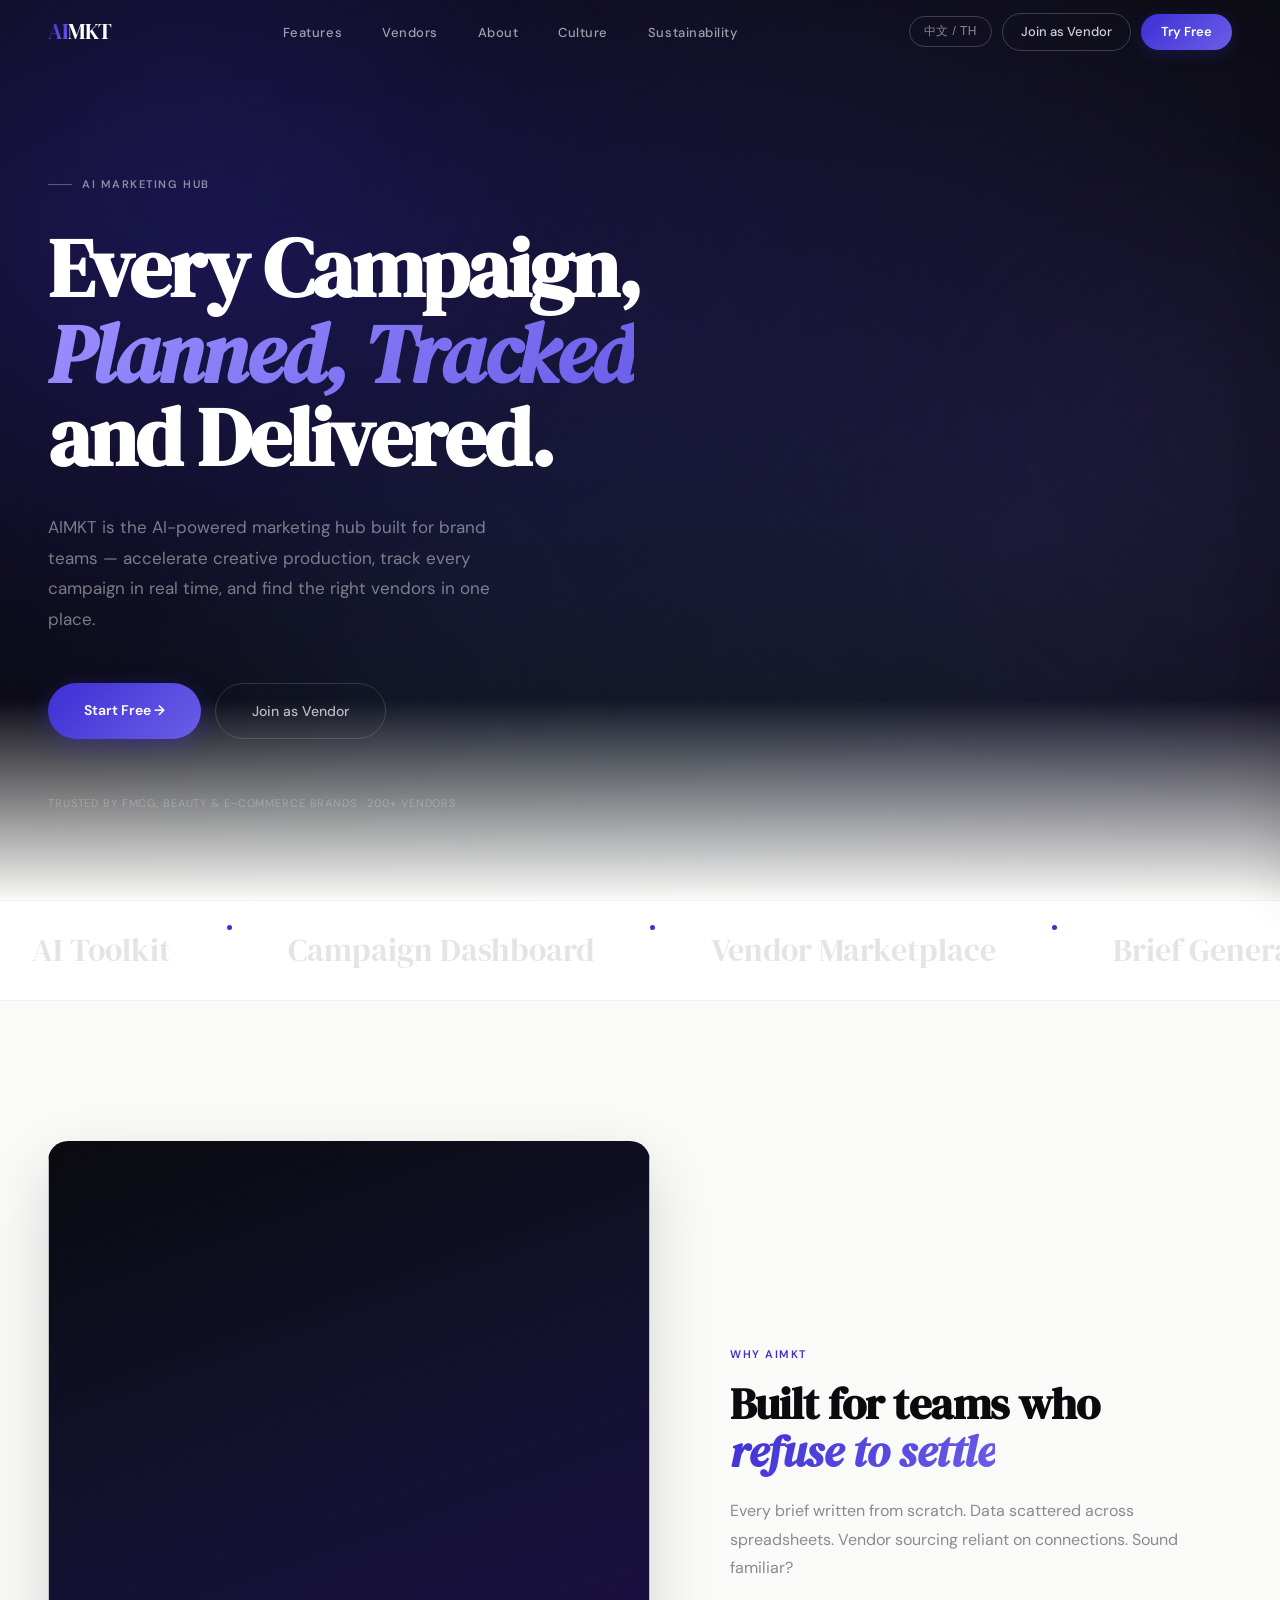
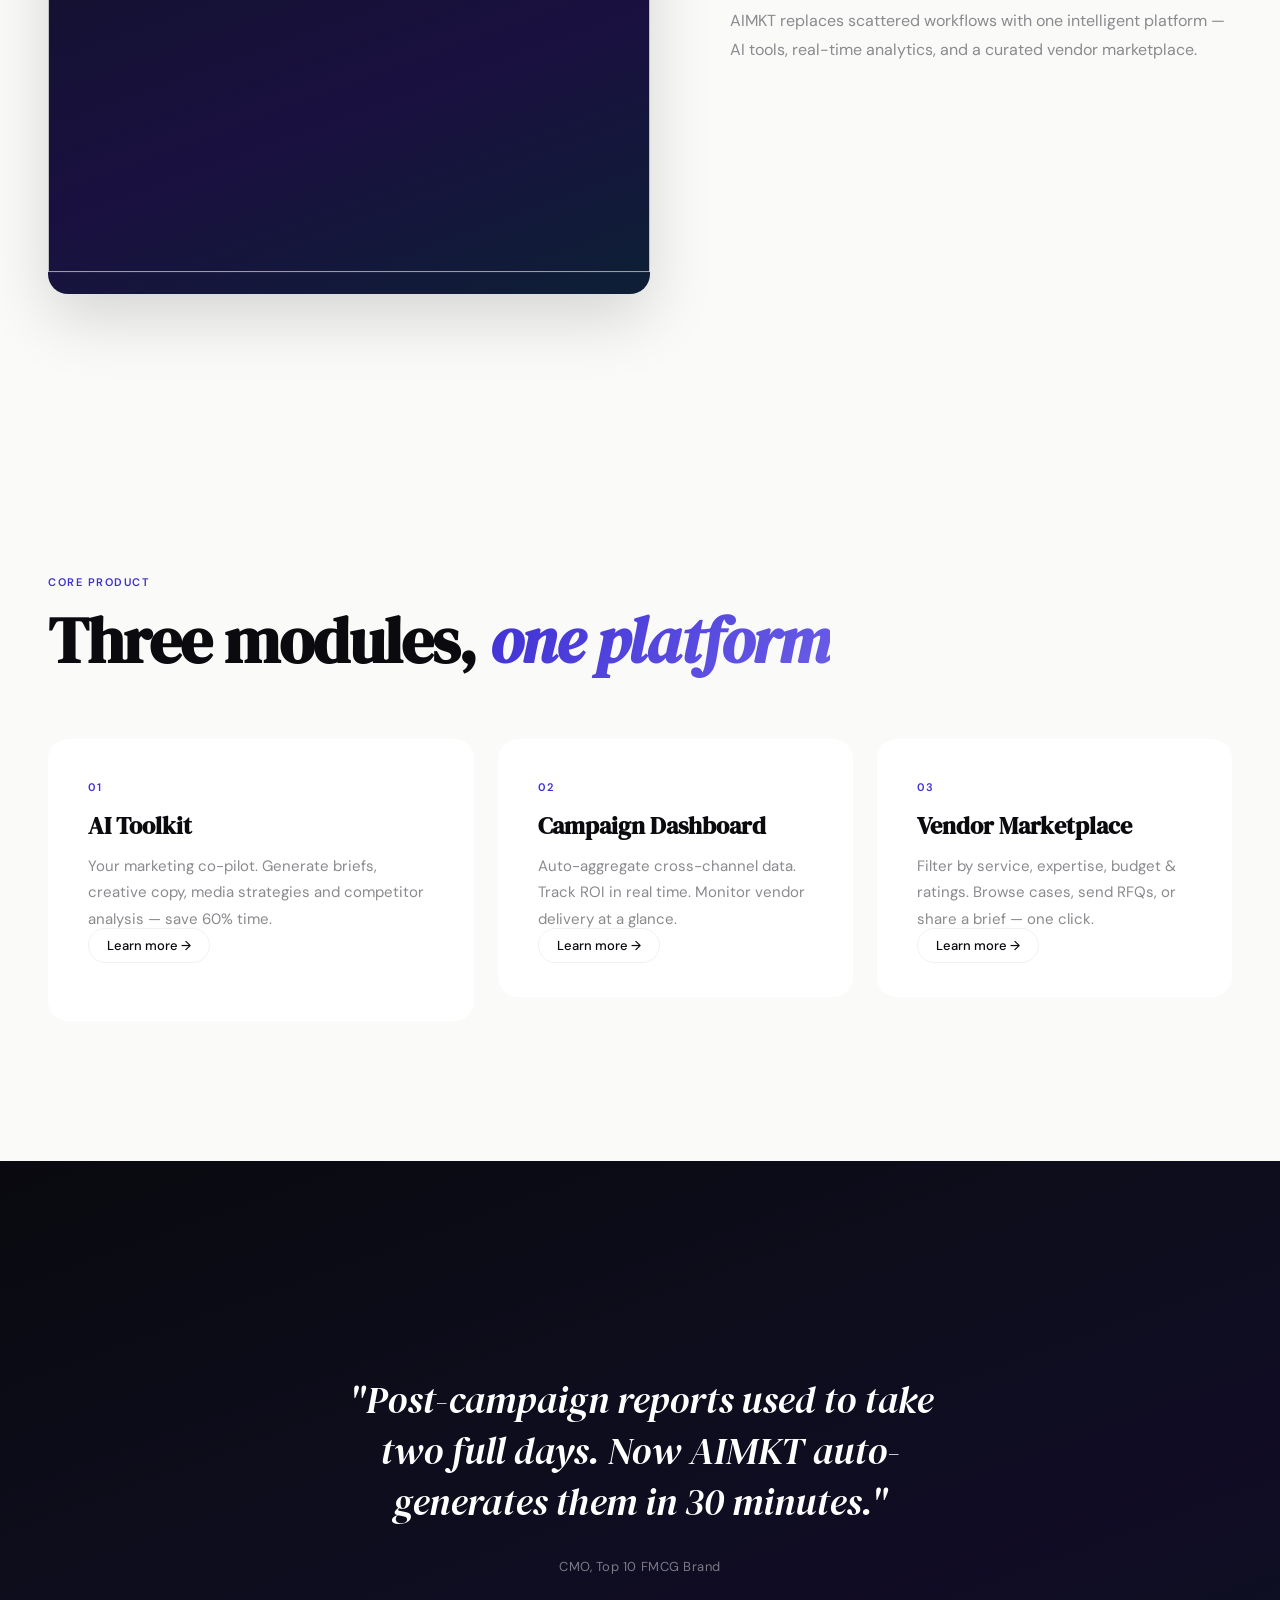
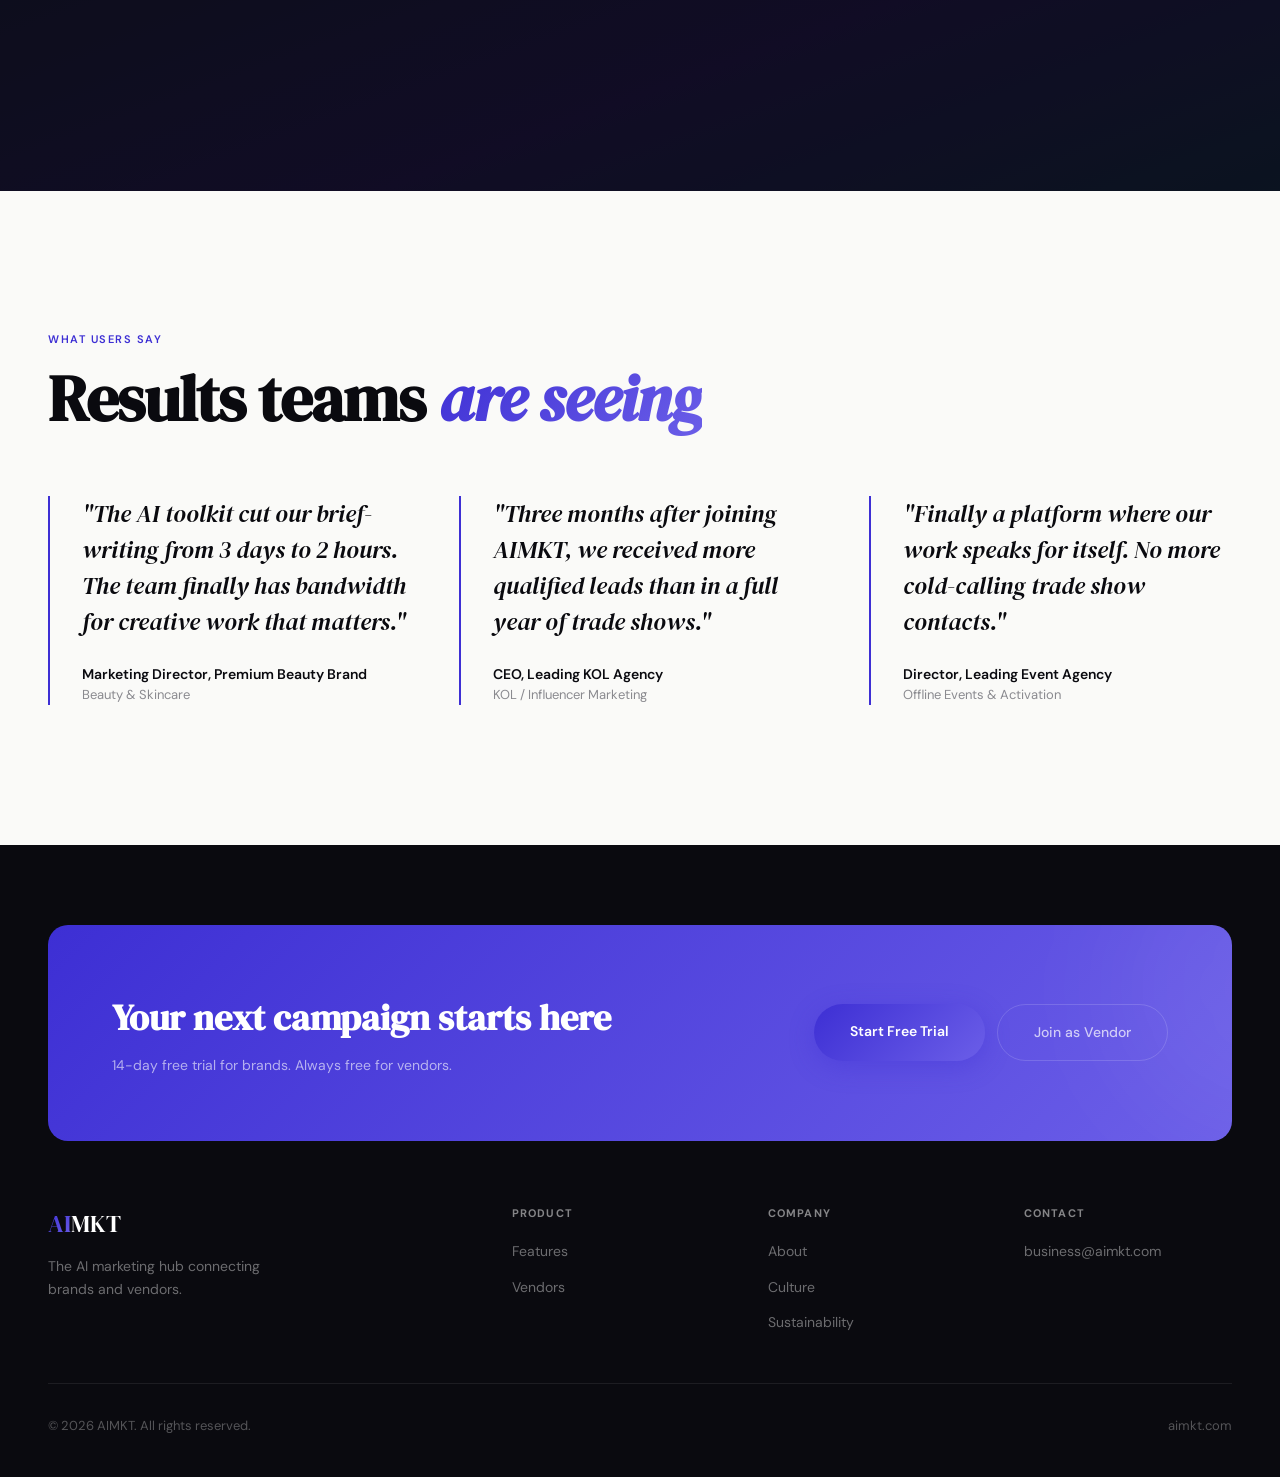
==== commit 4671128b: "Add files via upload" ====
--- a/index.html
+++ b/index.html
@@ -77,11 +77,8 @@
 <!-- Why AIMKT -->
 <section id="main-content">
   <div class="editorial reveal">
-    <div class="e-img" style="background:var(--gradient-dark);display:flex;align-items:center;justify-content:center">
-      <div style="text-align:center;padding:3rem">
-        <div style="font-family:'DM Serif Display',serif;font-size:clamp(60px,8vw,120px);color:rgba(255,255,255,.08);line-height:1">AI</div>
-        <div style="font-family:'DM Serif Display',serif;font-size:clamp(20px,3vw,32px);color:rgba(255,255,255,.3);margin-top:.5rem"><span class="en">meets marketing</span><span class="zh">遇见营销</span><span class="th">พบกับการตลาด</span></div>
-      </div>
+    <div class="e-img">
+      <img src="https://images.unsplash.com/photo-1677442135703-1787eea5ce01?auto=format&fit=crop&w=1920&q=90" alt="" style="width:100%;height:100%;object-fit:cover">
     </div>
     <div class="e-text">
       <div class="eyebrow"><span class="en">Why AIMKT</span><span class="zh">为什么选择 AIMKT</span><span class="th">ทำไมต้อง AIMKT</span></div>
--- a/css/style.css
+++ b/css/style.css
@@ -103,7 +103,7 @@
 .hero-trust{margin-top:3.5rem;font-size:11px;color:rgba(255,255,255,.25);letter-spacing:.08em;text-transform:uppercase}
 
 /* ===== MARQUEE ===== */
-.marquee-section{overflow:hidden;padding:1.5rem 0;border-top:1px solid var(--border);border-bottom:1px solid var(--border);background:var(--white)}
+.marquee-section{overflow:hidden;padding:1.5rem 0;border-top:1px solid var(--border);border-bottom:1px solid var(--border);background:var(--white);position:relative;z-index:1}
 .marquee-track{display:flex;animation:marqueeScroll 45s linear infinite}
 .marquee-content{display:flex;gap:0;flex-shrink:0;font-family:'DM Serif Display',serif;font-size:clamp(20px,2.8vw,32px);color:var(--ink-faint)}
 .marquee-content span{padding:0 2rem;opacity:.35}
@@ -111,7 +111,7 @@
 @keyframes marqueeScroll{0%{transform:translateX(0)}100%{transform:translateX(-50%)}}
 
 /* ===== SECTIONS ===== */
-section{max-width:1400px;margin:0 auto;padding:140px 3rem}
+section{max-width:1400px;margin:0 auto;padding:140px 3rem;position:relative;z-index:1;background:var(--surface)}
 .eyebrow{font-size:11px;font-weight:600;letter-spacing:.14em;text-transform:uppercase;color:var(--accent);margin-bottom:1rem}
 .sh2{font-family:'DM Serif Display',serif;font-size:clamp(36px,5vw,64px);line-height:1.05;letter-spacing:-1px;color:var(--ink);margin-bottom:1.5rem}
 .sh2 em{font-style:italic;background:var(--gradient-accent);-webkit-background-clip:text;-webkit-text-fill-color:transparent;background-clip:text}
@@ -272,7 +272,7 @@
 .page-hero p{font-size:17px;color:rgba(255,255,255,.5);line-height:1.8;max-width:580px}
 
 /* ===== DIVIDER ===== */
-.gradient-line{height:1px;max-width:1400px;margin:0 auto;background:linear-gradient(90deg,transparent,var(--accent-light),var(--accent),var(--accent-light),transparent);border:none}
+.gradient-line{height:1px;max-width:1400px;margin:0 auto;background:linear-gradient(90deg,transparent,var(--accent-light),var(--accent),var(--accent-light),transparent);border:none;position:relative;z-index:1}
 
 /* ===== FOOTER ===== */
 footer{background:var(--ink);padding:5rem 3rem 2.5rem;color:rgba(255,255,255,.5)}
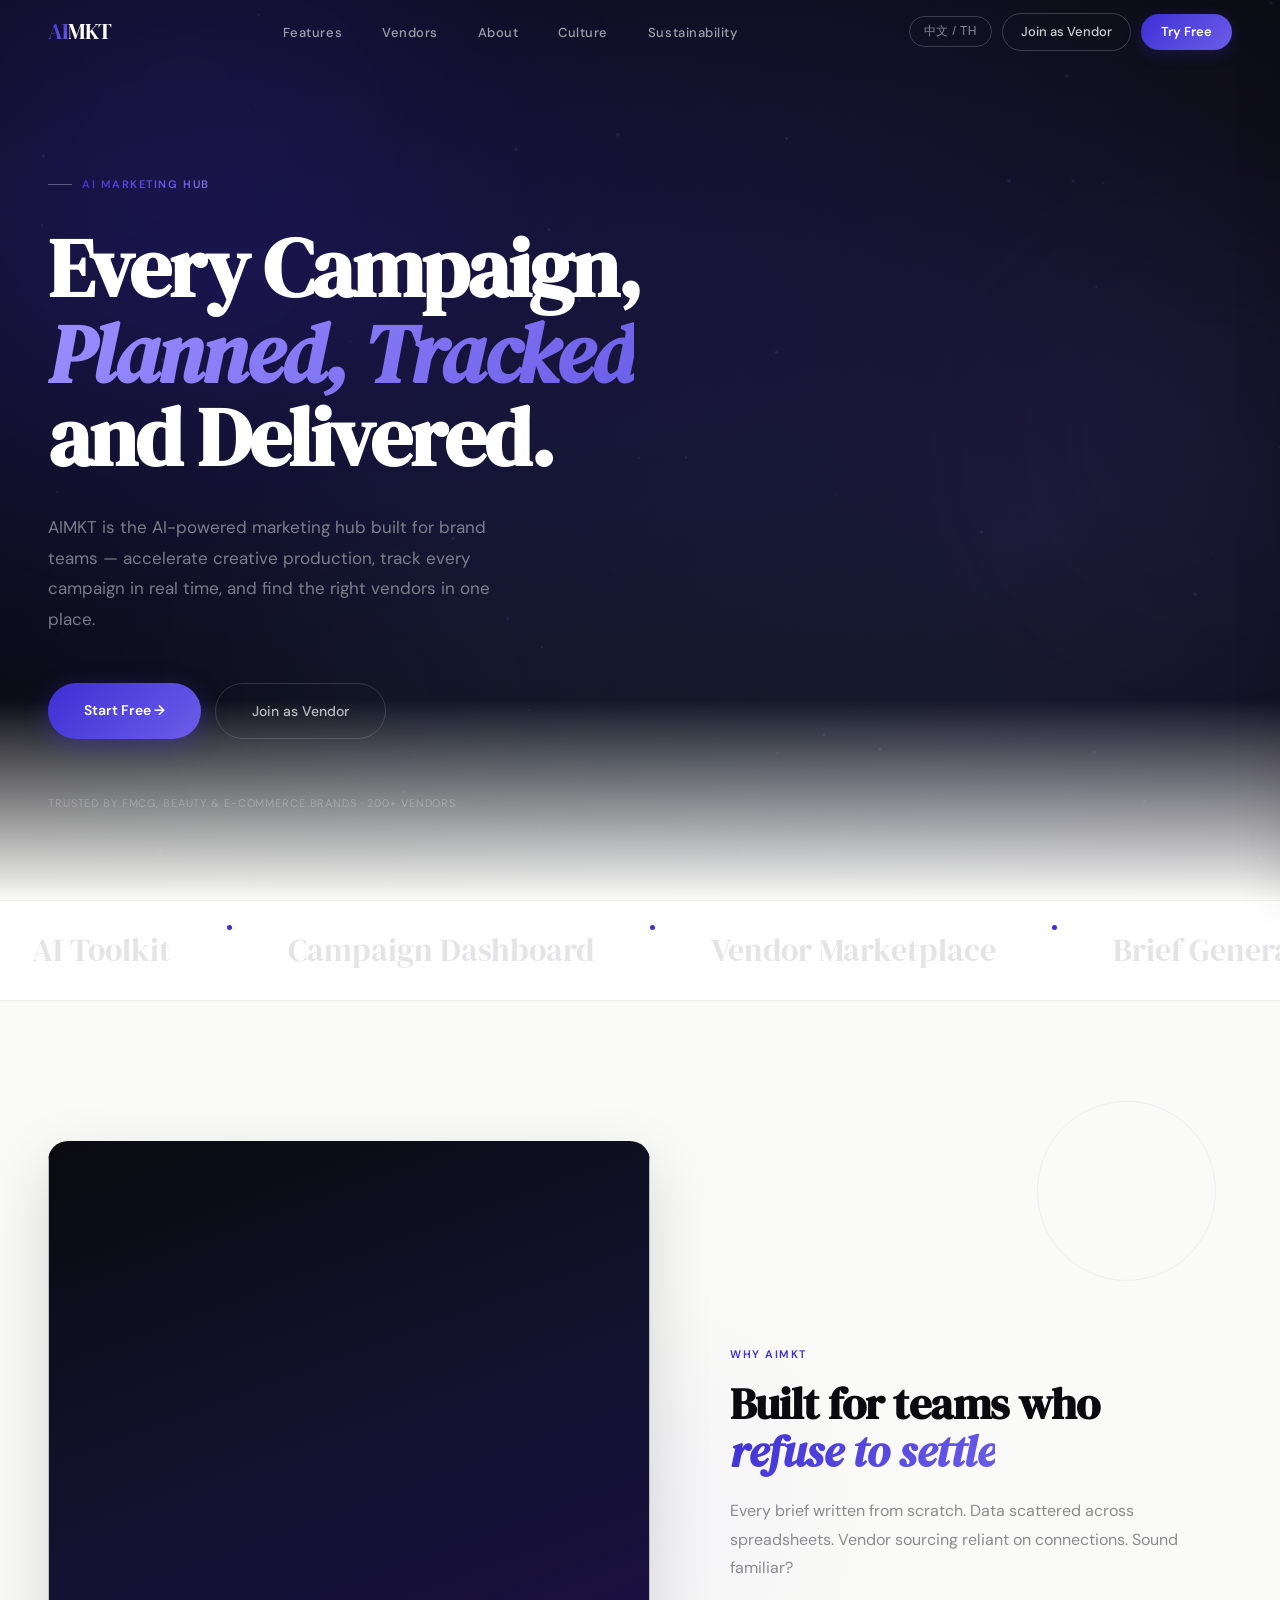
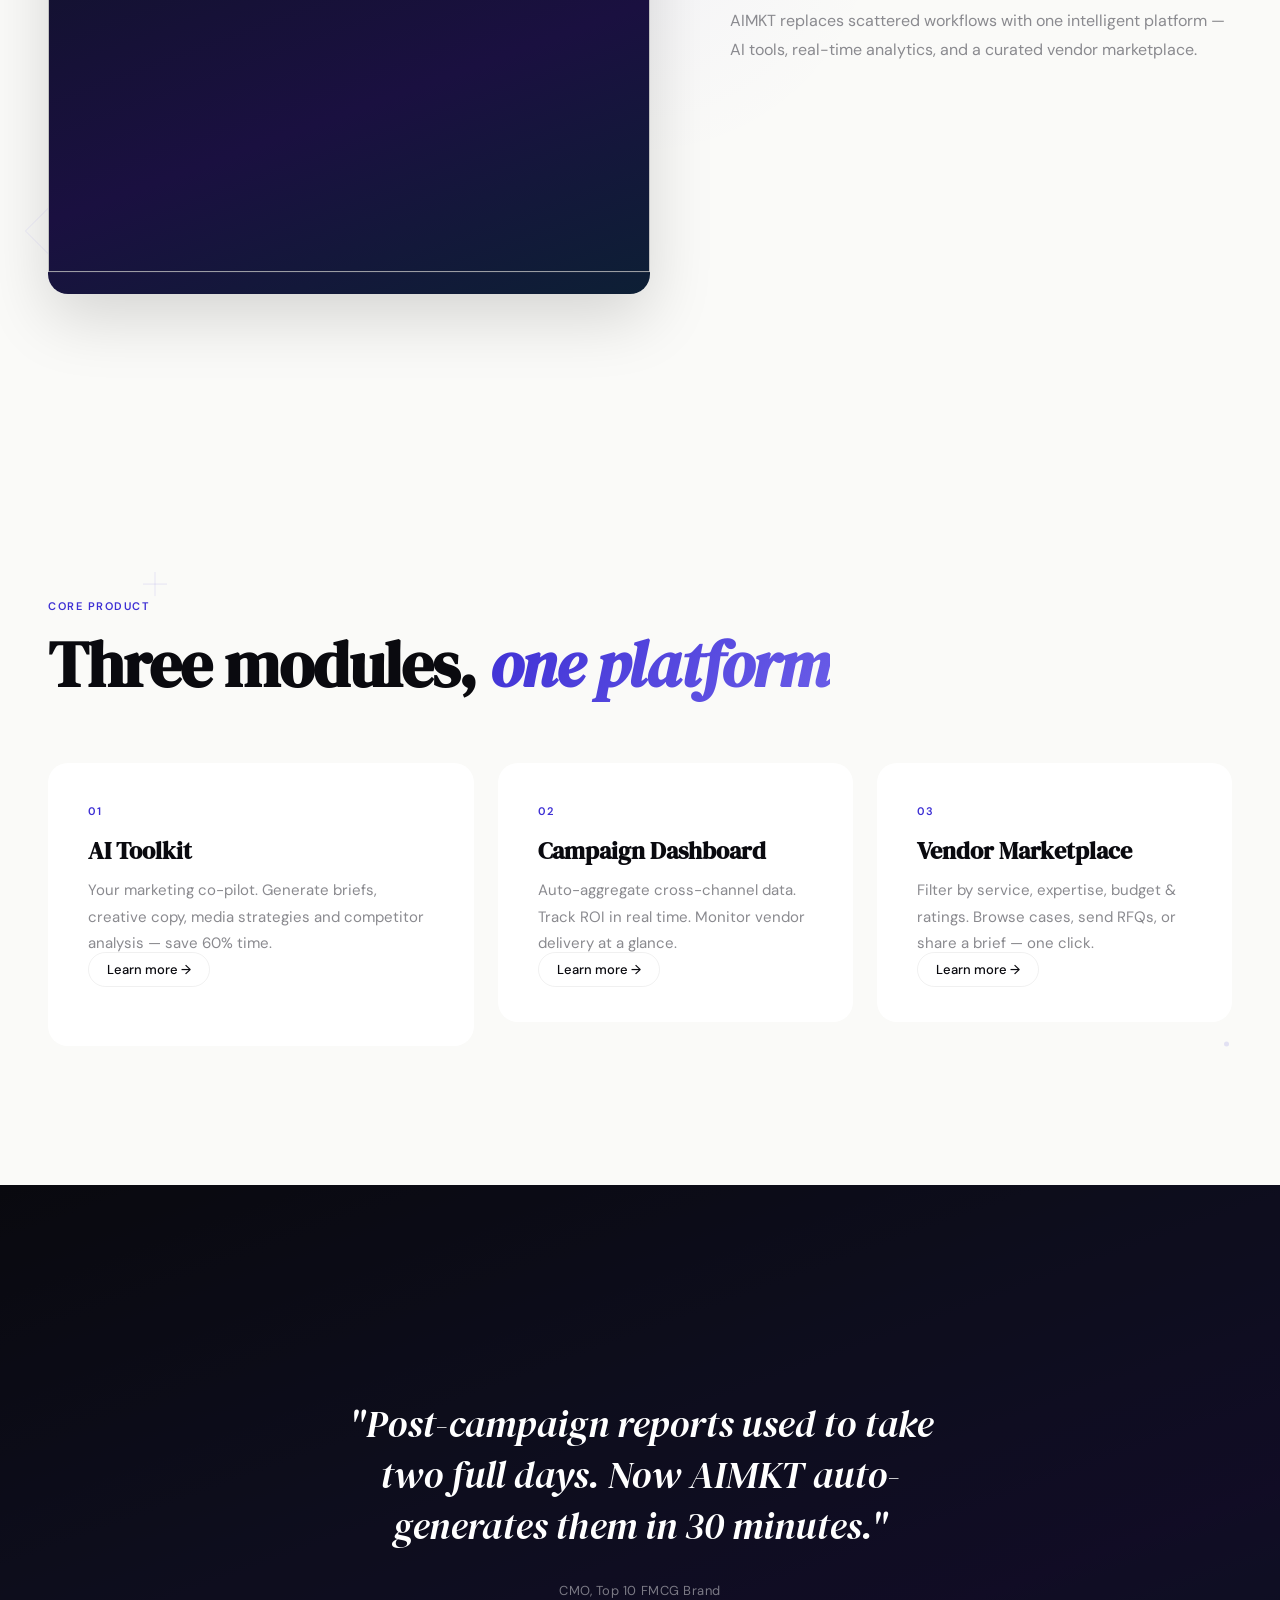
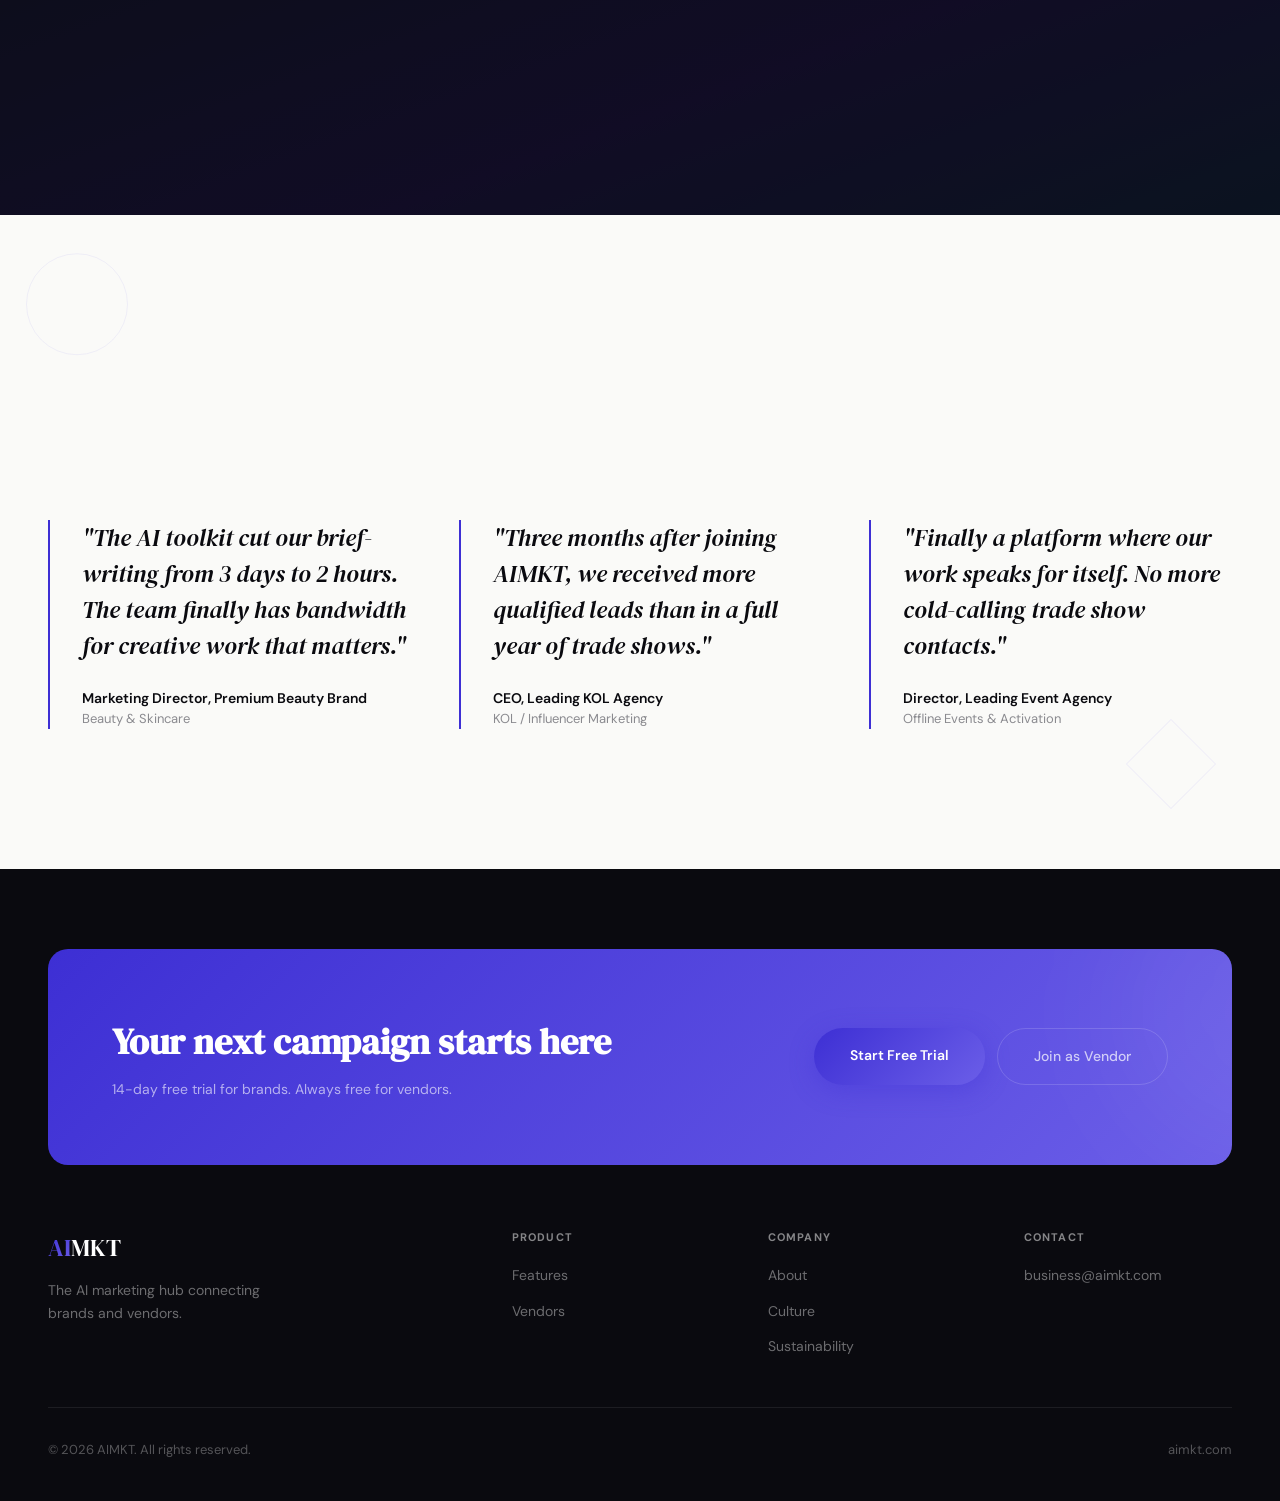
==== commit e70625c0: "Add files via upload" ====
--- a/index.html
+++ b/index.html
@@ -20,6 +20,7 @@
 <body class="lang-en">
 
 <a href="#main-content" class="skip-link">Skip to content</a>
+<div class="scroll-progress"></div>
 
 <nav>
   <a href="index.html" class="logo"><em>AI</em>MKT</a>
@@ -49,13 +50,14 @@
 
 <!-- Hero -->
 <div class="hero-bg" aria-hidden="true">
+  <canvas id="hero-canvas"></canvas>
   <div class="orb orb-1"></div>
   <div class="orb orb-2"></div>
   <div class="orb orb-3"></div>
 </div>
 <div class="hero">
   <div class="hero-content">
-    <div class="hero-tag reveal"><span class="en">AI Marketing Hub</span><span class="zh">AI 营销中台</span><span class="th">ศูนย์การตลาด AI</span></div>
+    <div class="hero-tag reveal"><span class="en gradient-anim">AI Marketing Hub</span><span class="zh">AI 营销中台</span><span class="th">ศูนย์การตลาด AI</span></div>
     <h1 class="reveal d1"><span class="en">Every Campaign,<br><em>Planned, Tracked</em><br>and Delivered.</span><span class="zh">让每一个 Campaign，<br><em>从策划到收口</em><br>都有数可依。</span><span class="th">ทุกแคมเปญ<em><br>วางแผน ติดตาม</em><br>และดำเนินการ</span></h1>
     <p class="hero-sub reveal d2"><span class="en">AIMKT is the AI-powered marketing hub built for brand teams — accelerate creative production, track every campaign in real time, and find the right vendors in one place.</span><span class="zh">AIMKT 是专为品牌营销团队打造的 AI 中台 —— AI 工具提速创意生产，实时 Dashboard 追踪每条链路，供应商市场一键匹配合作伙伴。</span><span class="th">AIMKT คือแพลตฟอร์มการตลาดที่ขับเคลื่อนด้วย AI สร้างขึ้นสำหรับทีมแบรนด์</span></p>
     <div class="hero-actions reveal d3">
@@ -75,7 +77,9 @@
 </div>
 
 <!-- Why AIMKT -->
-<section id="main-content">
+<section id="main-content" class="section-glow">
+  <div class="geo geo-ring pulse-ring" style="top:10%;right:5%" data-speed=".02"></div>
+  <div class="geo geo-diamond float" style="bottom:15%;left:3%" data-speed=".04"></div>
   <div class="editorial reveal">
     <div class="e-img">
       <img src="https://images.unsplash.com/photo-1677442135703-1787eea5ce01?auto=format&fit=crop&w=1920&q=90" alt="" style="width:100%;height:100%;object-fit:cover">
@@ -95,24 +99,26 @@
 
 <!-- Features Bento Grid -->
 <section>
+  <div class="geo geo-cross float-d1" style="top:8%;left:8%"></div>
+  <div class="geo geo-dot" style="bottom:20%;right:4%"></div>
   <div class="shead reveal">
     <div class="eyebrow"><span class="en">Core Product</span><span class="zh">核心产品</span><span class="th">ผลิตภัณฑ์หลัก</span></div>
     <h2 class="sh2"><span class="en">Three modules, <em>one platform</em></span><span class="zh">三大模块，<em>一站解决</em></span><span class="th">สามโมดูล<em>หนึ่งแพลตฟอร์ม</em></span></h2>
   </div>
   <div class="bento-grid">
-    <div class="card reveal">
+    <div class="card card-tilt reveal">
       <div class="card-tag"><span class="en">01</span></div>
       <h3><span class="en">AI Toolkit</span><span class="zh">AI 工具套件</span><span class="th">ชุดเครื่องมือ AI</span></h3>
       <p><span class="en">Your marketing co-pilot. Generate briefs, creative copy, media strategies and competitor analysis — save 60% time.</span><span class="zh">你的营销 AI 助理。Brief 生成、创意文案、投放策略、竞品洞察，贯穿全流程。</span><span class="th">ผู้ช่วยการตลาด AI ของคุณ สร้าง Brief คัดลอกครีเอทีฟ กลยุทธ์สื่อ และวิเคราะห์คู่แข่ง</span></p>
       <a href="features.html" class="btn-ghost" style="margin-top:1.5rem;border-color:var(--border);color:var(--ink)"><span class="en">Learn more →</span><span class="zh">了解更多 →</span><span class="th">เรียนรู้เพิ่มเติม →</span></a>
     </div>
-    <div class="card reveal d1">
+    <div class="card card-tilt reveal d1">
       <div class="card-tag"><span class="en">02</span></div>
       <h3><span class="en">Campaign Dashboard</span><span class="zh">Campaign Dashboard</span><span class="th">แดชบอร์ดแคมเปญ</span></h3>
       <p><span class="en">Auto-aggregate cross-channel data. Track ROI in real time. Monitor vendor delivery at a glance.</span><span class="zh">跨渠道数据自动聚合，实时 ROI 追踪，供应商执行进度一目了然。</span><span class="th">รวบรวมข้อมูลข้ามช่องทางอัตโนมัติ ติดตาม ROI แบบเรียลไทม์</span></p>
       <a href="features.html" class="btn-ghost" style="margin-top:1.5rem;border-color:var(--border);color:var(--ink)"><span class="en">Learn more →</span><span class="zh">了解更多 →</span><span class="th">เรียนรู้เพิ่มเติม →</span></a>
     </div>
-    <div class="card reveal d2">
+    <div class="card card-tilt reveal d2">
       <div class="card-tag"><span class="en">03</span></div>
       <h3><span class="en">Vendor Marketplace</span><span class="zh">供应商市场</span><span class="th">ตลาดผู้ขาย</span></h3>
       <p><span class="en">Filter by service, expertise, budget & ratings. Browse cases, send RFQs, or share a brief — one click.</span><span class="zh">按服务类型、行业经验、预算、评分精准筛选。一键询价或直发 Brief。</span><span class="th">กรองตามบริการ ความเชี่ยวชาญ งบประมาณ และคะแนน ส่ง RFQ ได้ในคลิกเดียว</span></p>
@@ -131,6 +137,8 @@
 
 <!-- Testimonials -->
 <section>
+  <div class="geo geo-ring float-d2" style="top:5%;left:2%;width:clamp(60px,8vw,120px);height:clamp(60px,8vw,120px)" data-speed=".015"></div>
+  <div class="geo geo-diamond float-d3" style="bottom:10%;right:6%" data-speed=".025"></div>
   <div class="shead reveal">
     <div class="eyebrow"><span class="en">What users say</span><span class="zh">用户评价</span><span class="th">สิ่งที่ผู้ใช้พูด</span></div>
     <h2 class="sh2"><span class="en">Results teams <em>are seeing</em></span><span class="zh">他们用 AIMKT<em>做到了什么</em></span><span class="th">ผลลัพธ์ที่<em>ทีมต่างได้รับ</em></span></h2>
@@ -205,6 +213,7 @@
     </div>
   </div>
 </footer>
+<div class="cursor-glow"></div>
 <button class="back-to-top" aria-label="Back to top">↑</button>
 <script src="js/main.js"></script>
 </body>
--- a/css/style.css
+++ b/css/style.css
@@ -344,3 +344,69 @@
   .team-list{grid-template-columns:1fr}
   .gallery{grid-template-columns:1fr}
 }
+
+/* ===== WPP-INSPIRED DYNAMIC VISUALS ===== */
+
+/* Scroll Progress */
+.scroll-progress{position:fixed;top:0;left:0;height:3px;background:linear-gradient(90deg,var(--accent),var(--accent-mid),var(--warm),var(--accent-mid),var(--accent));background-size:300% 100%;z-index:200;width:0;pointer-events:none;animation:progressGradient 4s linear infinite}
+@keyframes progressGradient{0%{background-position:0% 0}100%{background-position:300% 0}}
+
+/* Hero Canvas */
+#hero-canvas{position:absolute;inset:0;z-index:0;pointer-events:none;opacity:.5}
+
+/* Cursor Glow */
+.cursor-glow{position:fixed;width:400px;height:400px;border-radius:50%;background:radial-gradient(circle,rgba(61,47,212,.05),transparent 70%);pointer-events:none;z-index:9998;transform:translate(-50%,-50%);transition:opacity .4s;opacity:0}
+.cursor-glow.active{opacity:1}
+
+/* Geometric Accents */
+.geo{position:absolute;pointer-events:none;z-index:0}
+.geo-ring{width:clamp(100px,14vw,200px);height:clamp(100px,14vw,200px);border:1px solid rgba(61,47,212,.06);border-radius:50%}
+.geo-diamond{width:clamp(40px,5vw,70px);height:clamp(40px,5vw,70px);border:1px solid rgba(107,94,232,.07);transform:rotate(45deg)}
+.geo-cross{width:24px;height:24px;position:relative}
+.geo-cross::before,.geo-cross::after{content:'';position:absolute;background:rgba(61,47,212,.1)}
+.geo-cross::before{width:1px;height:100%;left:50%;transform:translateX(-50%)}
+.geo-cross::after{height:1px;width:100%;top:50%;transform:translateY(-50%)}
+.geo-dot{width:5px;height:5px;background:rgba(61,47,212,.12);border-radius:50%}
+.geo-ring.pulse-ring{animation:geoPulse 4s ease-in-out infinite}
+@keyframes geoPulse{0%,100%{transform:scale(1);opacity:.06}50%{transform:scale(1.06);opacity:.1}}
+
+/* Float animations */
+.float{animation:geoFloat 8s ease-in-out infinite}
+@keyframes geoFloat{0%,100%{transform:translateY(0)}50%{transform:translateY(-12px)}}
+.float-d1{animation-delay:-2s}.float-d2{animation-delay:-4s}.float-d3{animation-delay:-6s}
+
+/* Card 3D Tilt */
+.card-tilt{transition:transform .5s cubic-bezier(.25,.1,.25,1),box-shadow .5s cubic-bezier(.25,.1,.25,1);will-change:transform}
+
+/* Gradient Animated Text */
+.gradient-anim{background:linear-gradient(135deg,var(--accent),var(--accent-mid),var(--warm),var(--accent-mid),var(--accent));background-size:300% 300%;-webkit-background-clip:text;-webkit-text-fill-color:transparent;background-clip:text;animation:gShift 6s ease-in-out infinite}
+@keyframes gShift{0%,100%{background-position:0% 50%}50%{background-position:100% 50%}}
+
+/* Section Glow */
+.section-glow{position:relative}
+.section-glow::before{content:'';position:absolute;width:500px;height:500px;border-radius:50%;background:radial-gradient(circle,rgba(61,47,212,.03),transparent 70%);pointer-events:none;top:50%;left:50%;transform:translate(-50%,-50%)}
+
+/* Wave Divider */
+.wave-divider{width:100%;overflow:hidden;line-height:0;position:relative;z-index:1}
+.wave-divider svg{display:block;width:100%;height:50px}
+
+/* Image Reveal */
+.img-reveal{clip-path:inset(100% 0 0 0);transition:clip-path 1.2s cubic-bezier(.25,.1,.25,1)}
+.img-reveal.visible{clip-path:inset(0 0 0 0)}
+
+/* Enhanced hero orb glow */
+.hero-bg .orb{animation:orbFloat 14s ease-in-out infinite, orbGlow 6s ease-in-out infinite}
+@keyframes orbGlow{0%,100%{filter:blur(120px)}50%{filter:blur(100px)}}
+
+/* Page hero enhanced */
+.page-hero-wrap .orb{animation:orbFloat 14s ease-in-out infinite, orbGlow 6s ease-in-out infinite}
+
+/* Responsive hide cursor glow on mobile */
+@media(max-width:860px){
+  .cursor-glow{display:none}
+  .geo{display:none}
+  .wave-divider svg{height:30px}
+}
+@media(max-width:480px){
+  .wave-divider svg{height:20px}
+}
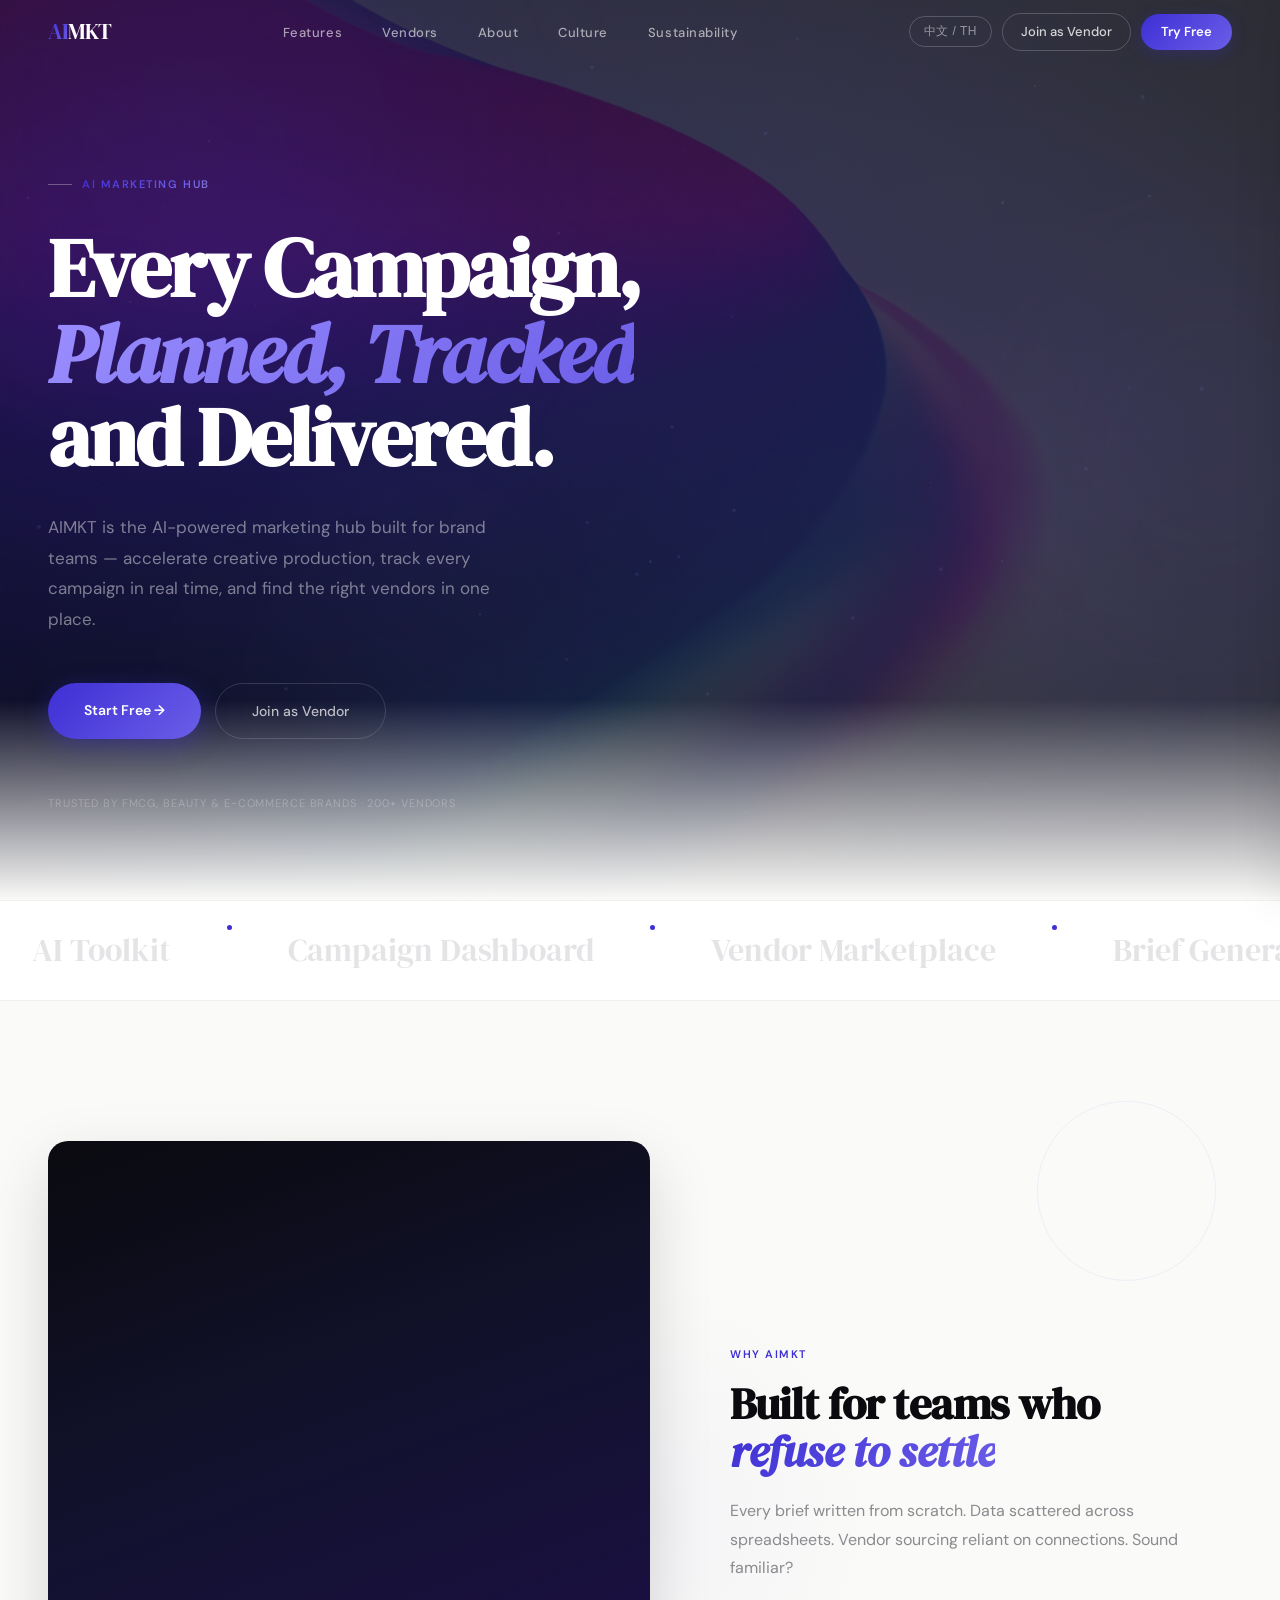
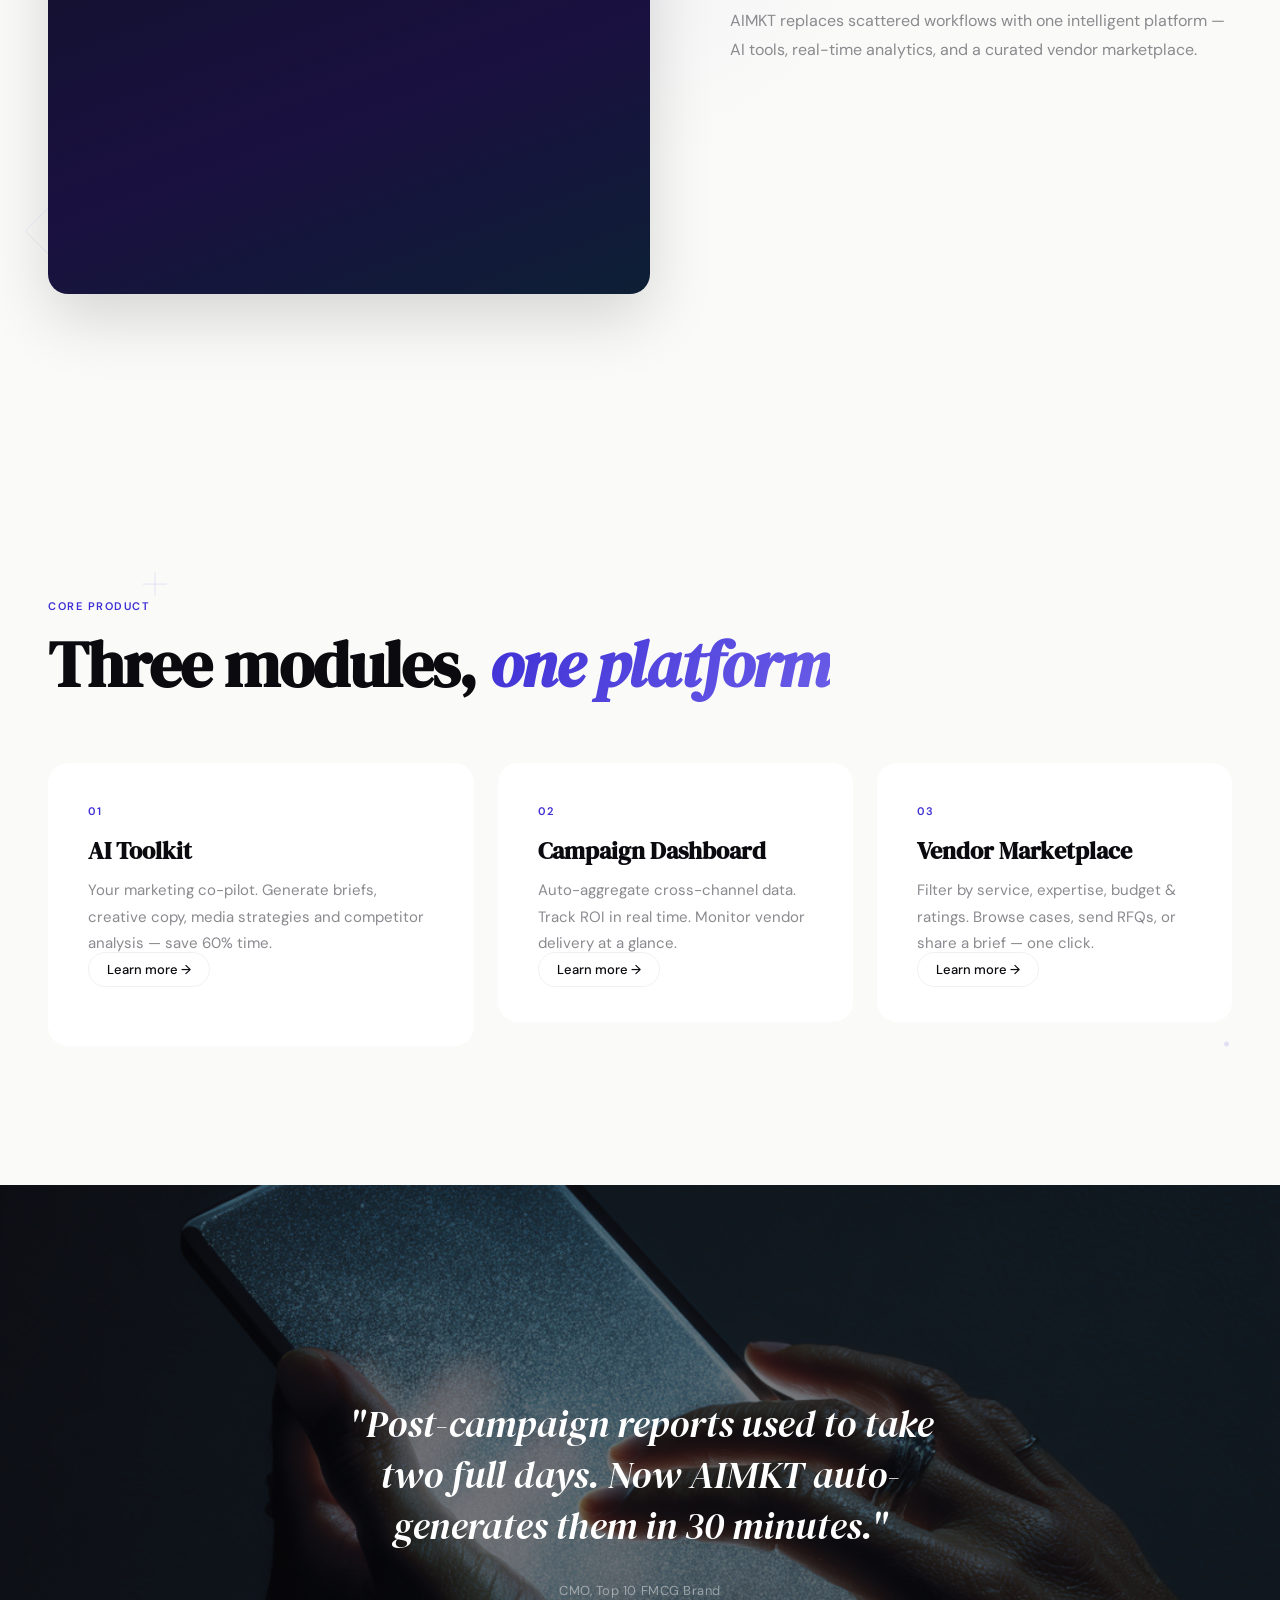
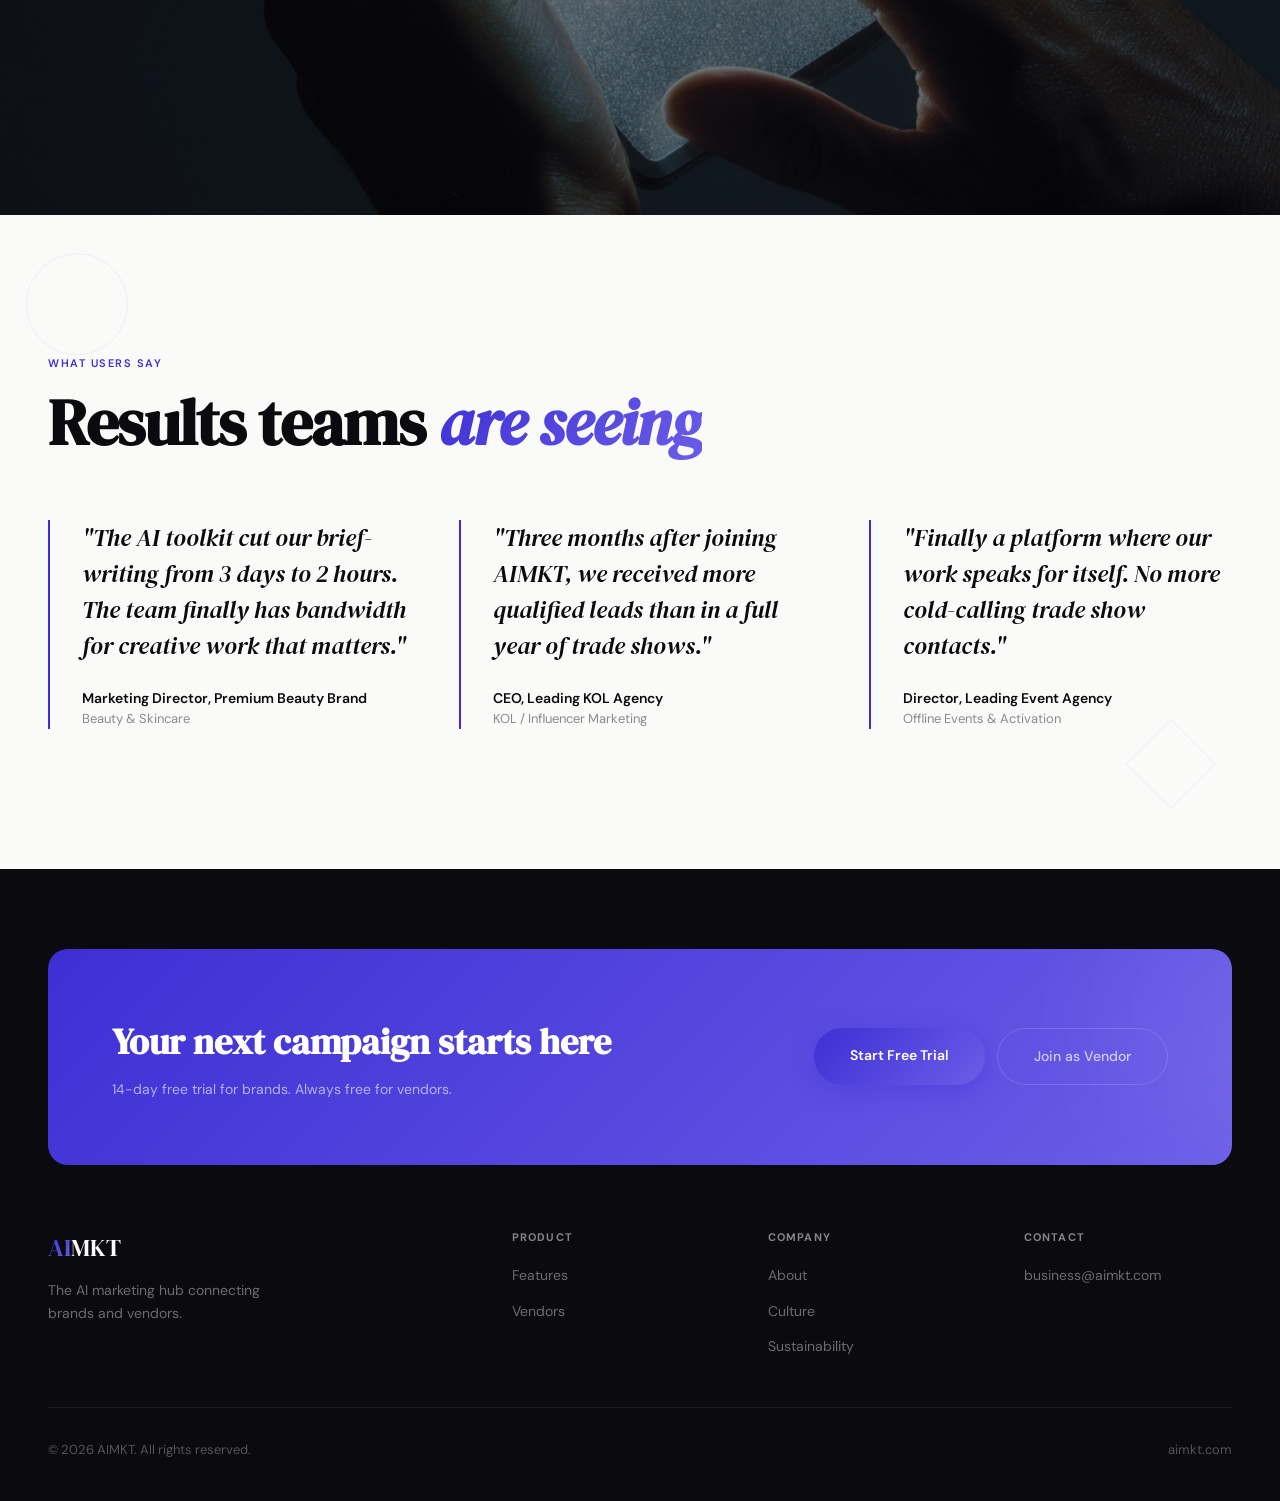
==== commit a79af673: "Add files via upload" ====
--- a/index.html
+++ b/index.html
@@ -50,6 +50,7 @@
 
 <!-- Hero -->
 <div class="hero-bg" aria-hidden="true">
+  <img src="images/hero.png" alt="" style="position:absolute;inset:0;width:100%;height:100%;object-fit:cover;opacity:.15;mix-blend-mode:screen">
   <canvas id="hero-canvas"></canvas>
   <div class="orb orb-1"></div>
   <div class="orb orb-2"></div>
@@ -82,7 +83,7 @@
   <div class="geo geo-diamond float" style="bottom:15%;left:3%" data-speed=".04"></div>
   <div class="editorial reveal">
     <div class="e-img">
-      <img src="https://images.unsplash.com/photo-1677442135703-1787eea5ce01?auto=format&fit=crop&w=1920&q=90" alt="" style="width:100%;height:100%;object-fit:cover">
+      <img src="images/why-aimkt.png" alt="" class="img-reveal" style="width:100%;height:100%;object-fit:cover">
     </div>
     <div class="e-text">
       <div class="eyebrow"><span class="en">Why AIMKT</span><span class="zh">为什么选择 AIMKT</span><span class="th">ทำไมต้อง AIMKT</span></div>
@@ -128,7 +129,7 @@
 </section>
 
 <!-- Full-bleed Quote -->
-<div class="full-bleed reveal" style="background:var(--gradient-dark)">
+<div class="full-bleed reveal" style="background:url('images/quote-bg.png') center/cover;min-height:50vh;display:flex;align-items:center;justify-content:center">
   <div class="overlay-text">
     <blockquote><span class="en">"Post-campaign reports used to take two full days. Now AIMKT auto-generates them in 30 minutes."</span><span class="zh">「以前做 Campaign 复盘要花整整两天，现在 AIMKT 自动生成，半小时搞定。」</span><span class="th">"รายงานหลังแคมเปญเคยใช้เวลาสองวันเต็ม ตอนนี้ AIMKT สร้างอัตโนมัติใน 30 นาที"</span></blockquote>
     <cite><span class="en">CMO, Top 10 FMCG Brand</span><span class="zh">某 Top 10 快消品牌 CMO</span><span class="th">CMO, Top 10 FMCG Brand</span></cite>
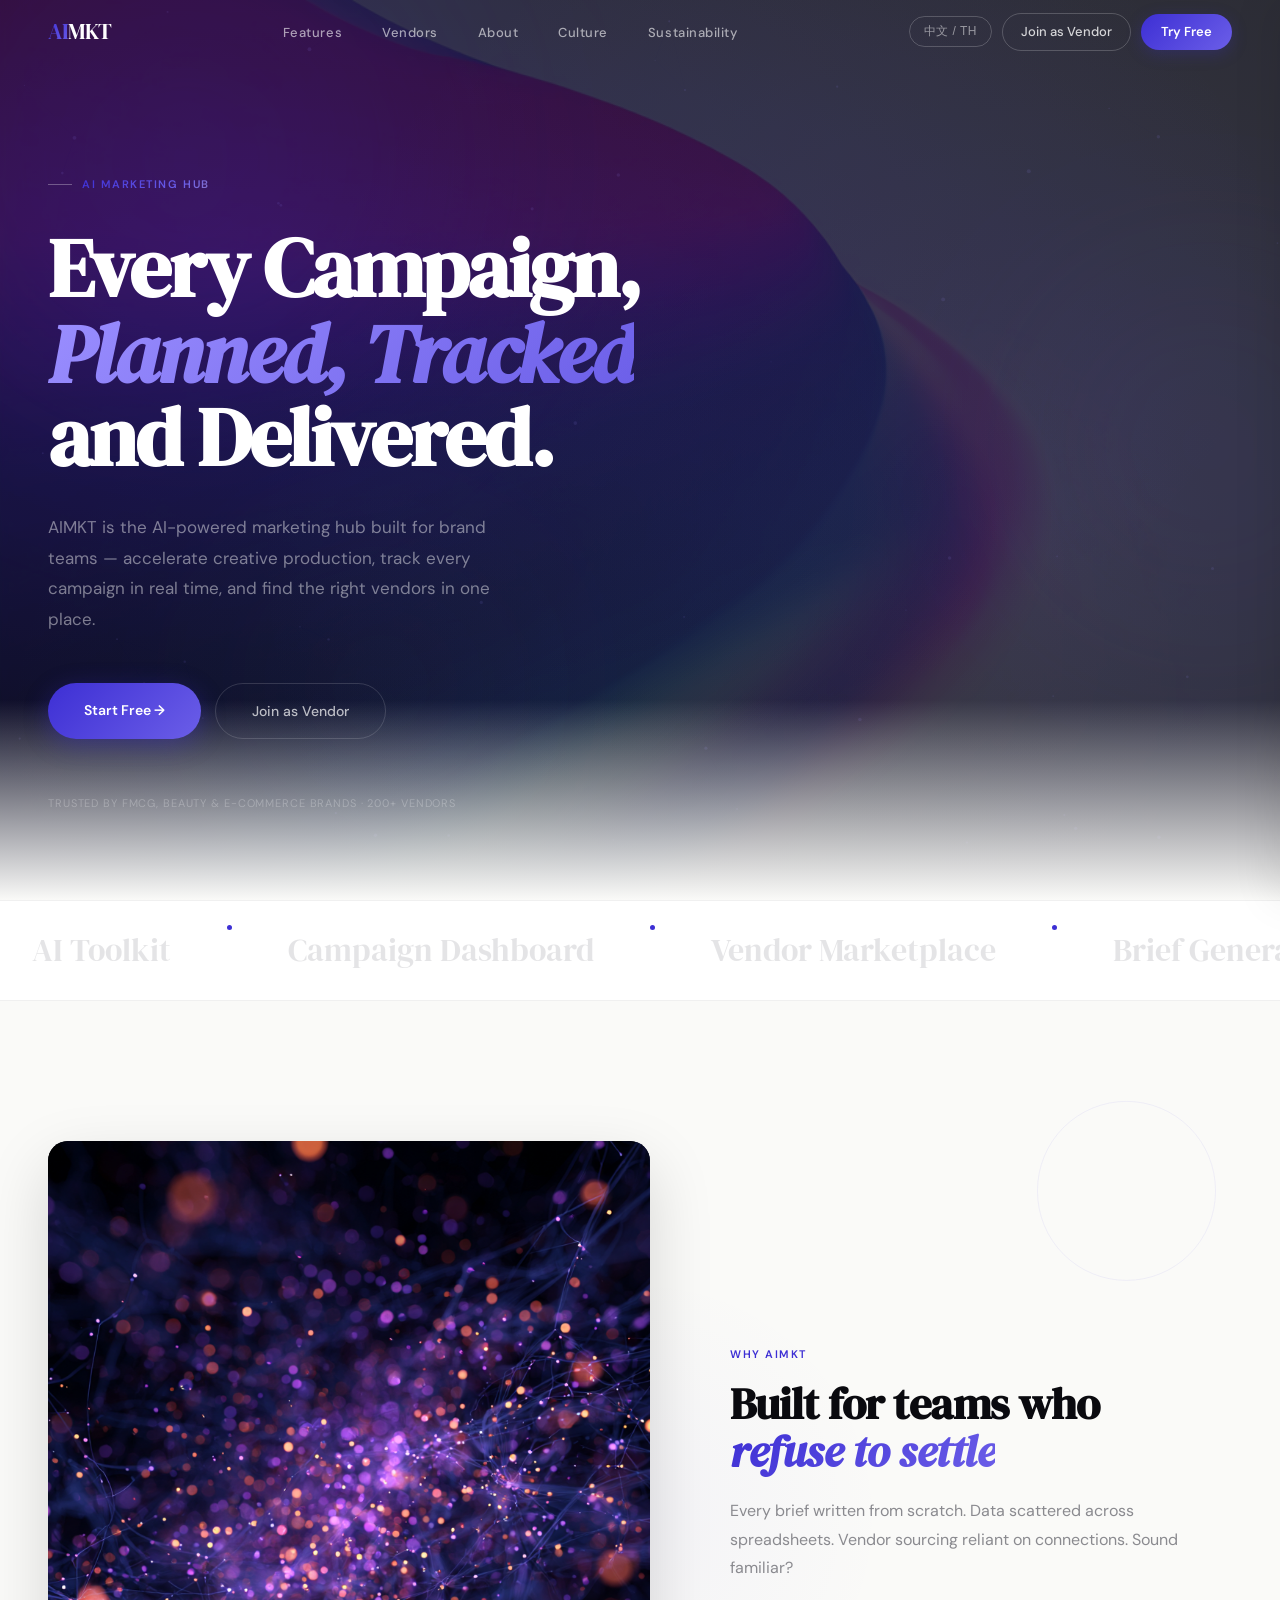
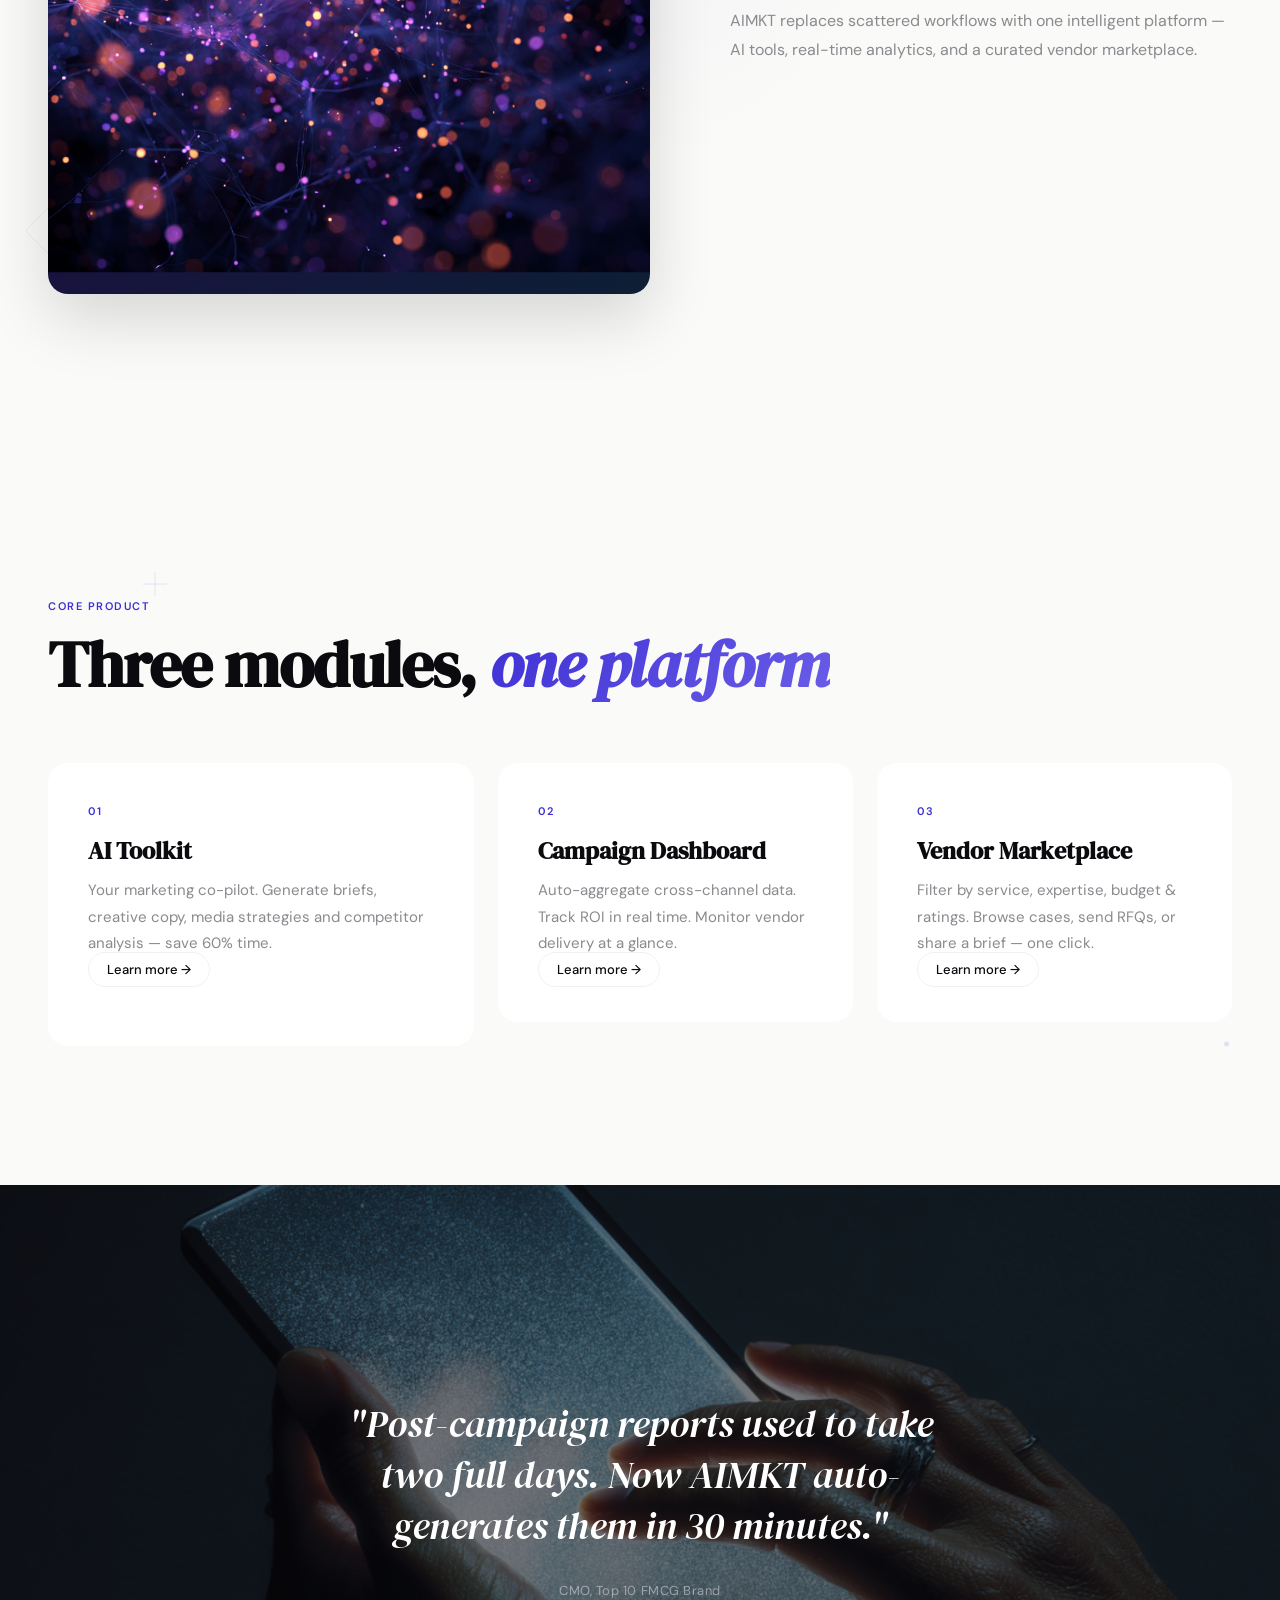
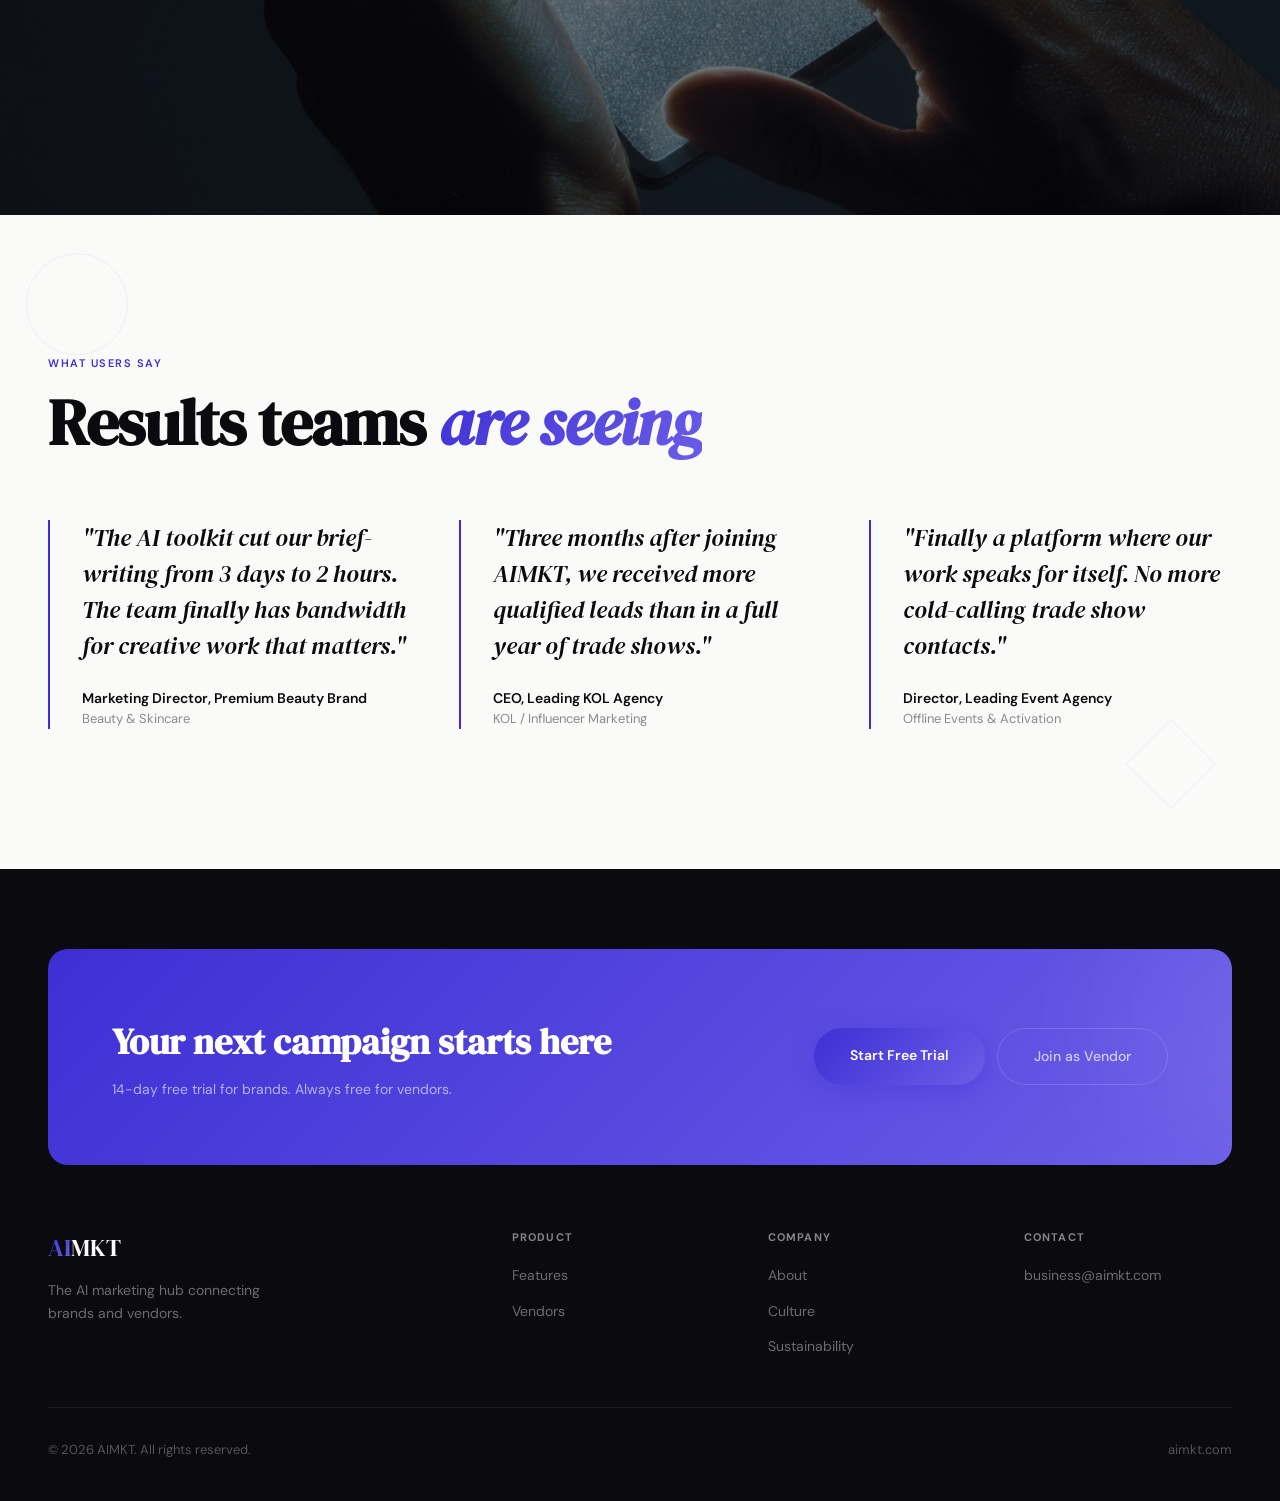
==== commit 720acbbc: "Add files via upload" ====
--- a/index.html
+++ b/index.html
@@ -83,7 +83,7 @@
   <div class="geo geo-diamond float" style="bottom:15%;left:3%" data-speed=".04"></div>
   <div class="editorial reveal">
     <div class="e-img">
-      <img src="images/why-aimkt.png" alt="" class="img-reveal" style="width:100%;height:100%;object-fit:cover">
+      <img src="images/why-aimkt.png" alt="" style="width:100%;height:100%;object-fit:cover">
     </div>
     <div class="e-text">
       <div class="eyebrow"><span class="en">Why AIMKT</span><span class="zh">为什么选择 AIMKT</span><span class="th">ทำไมต้อง AIMKT</span></div>
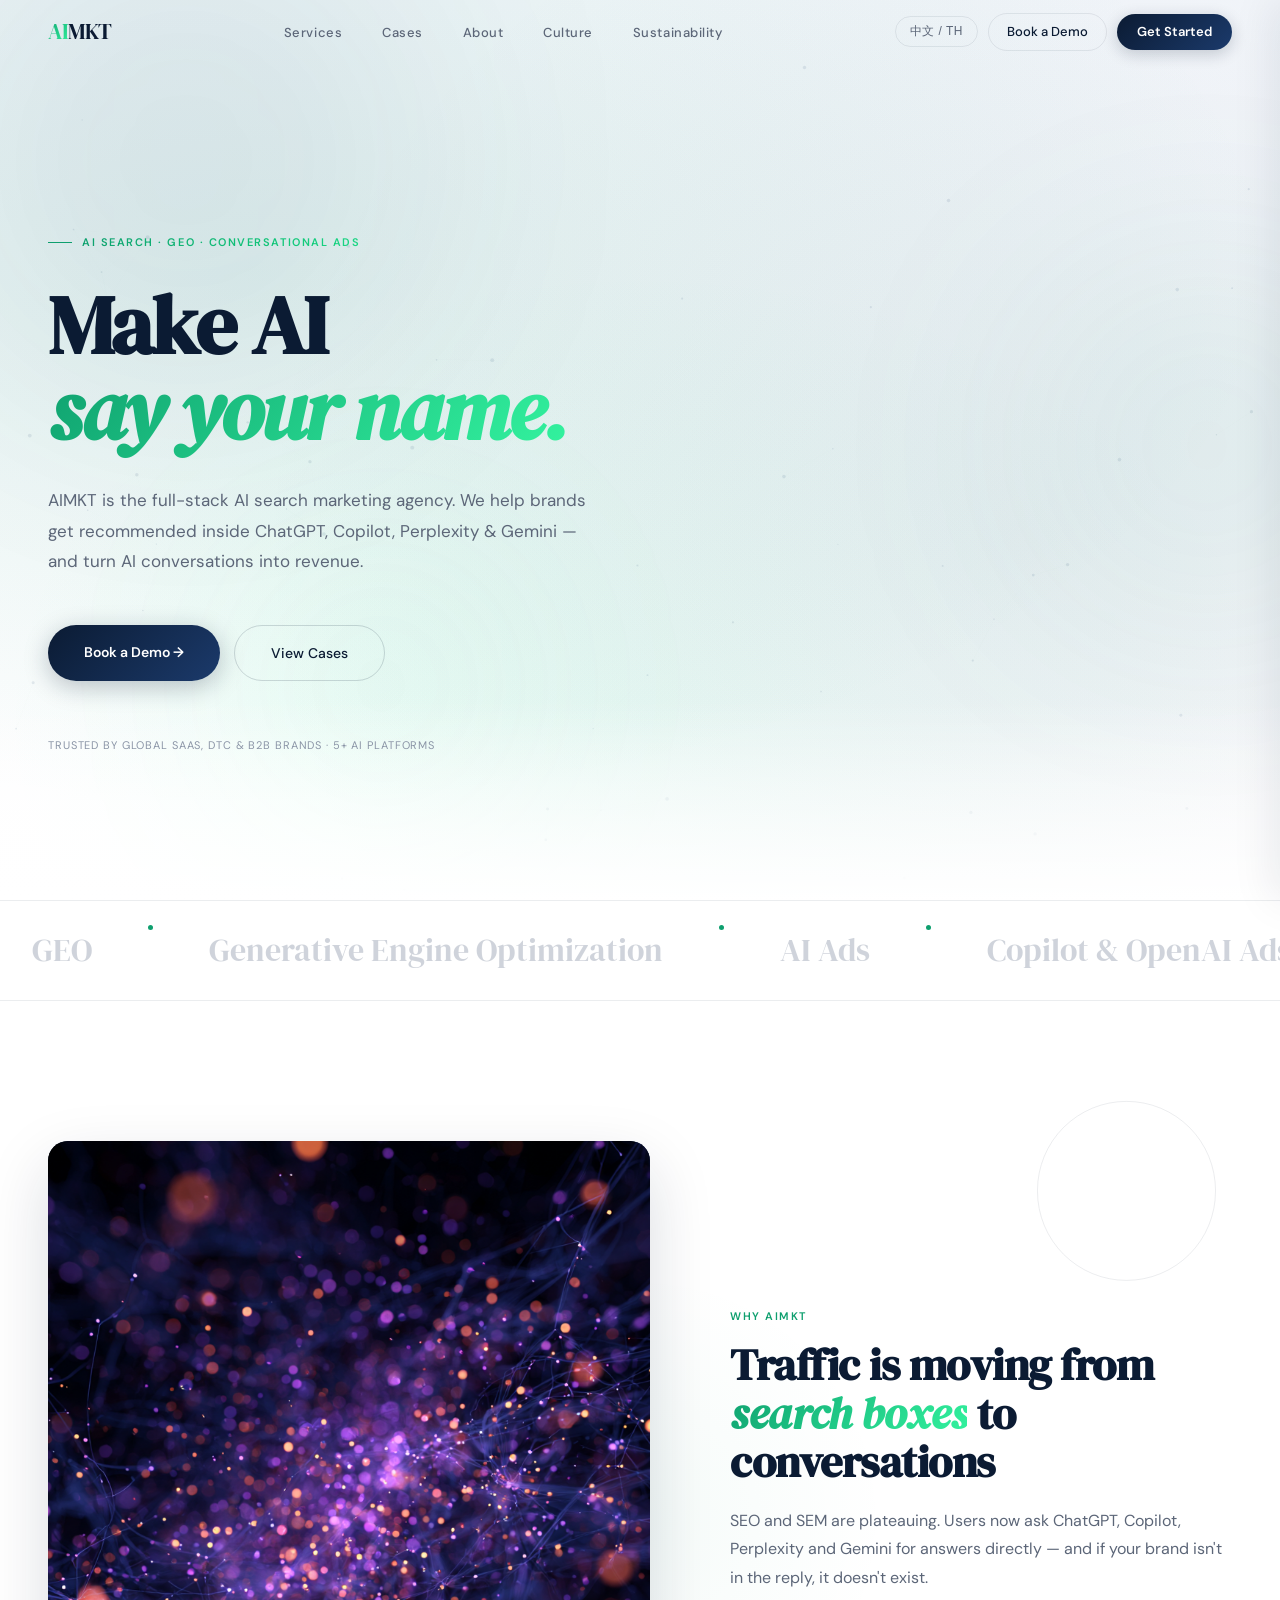
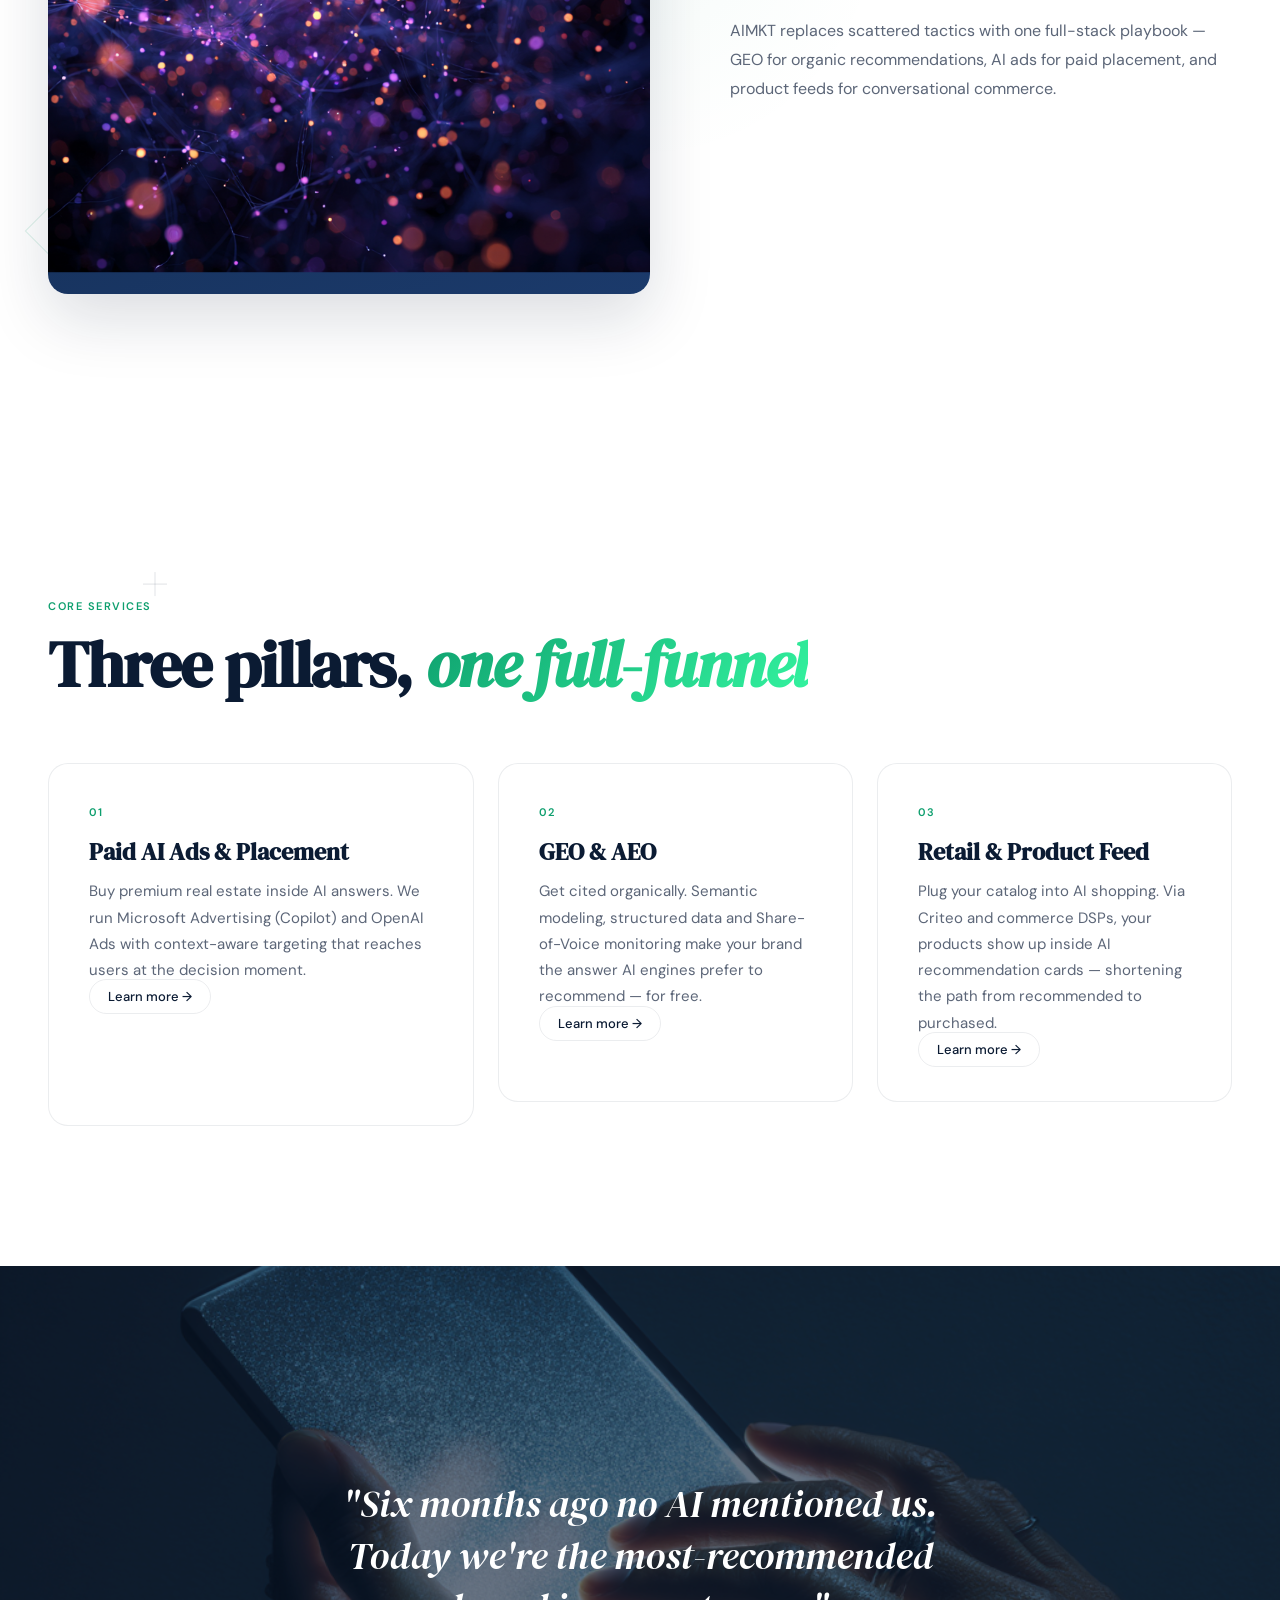
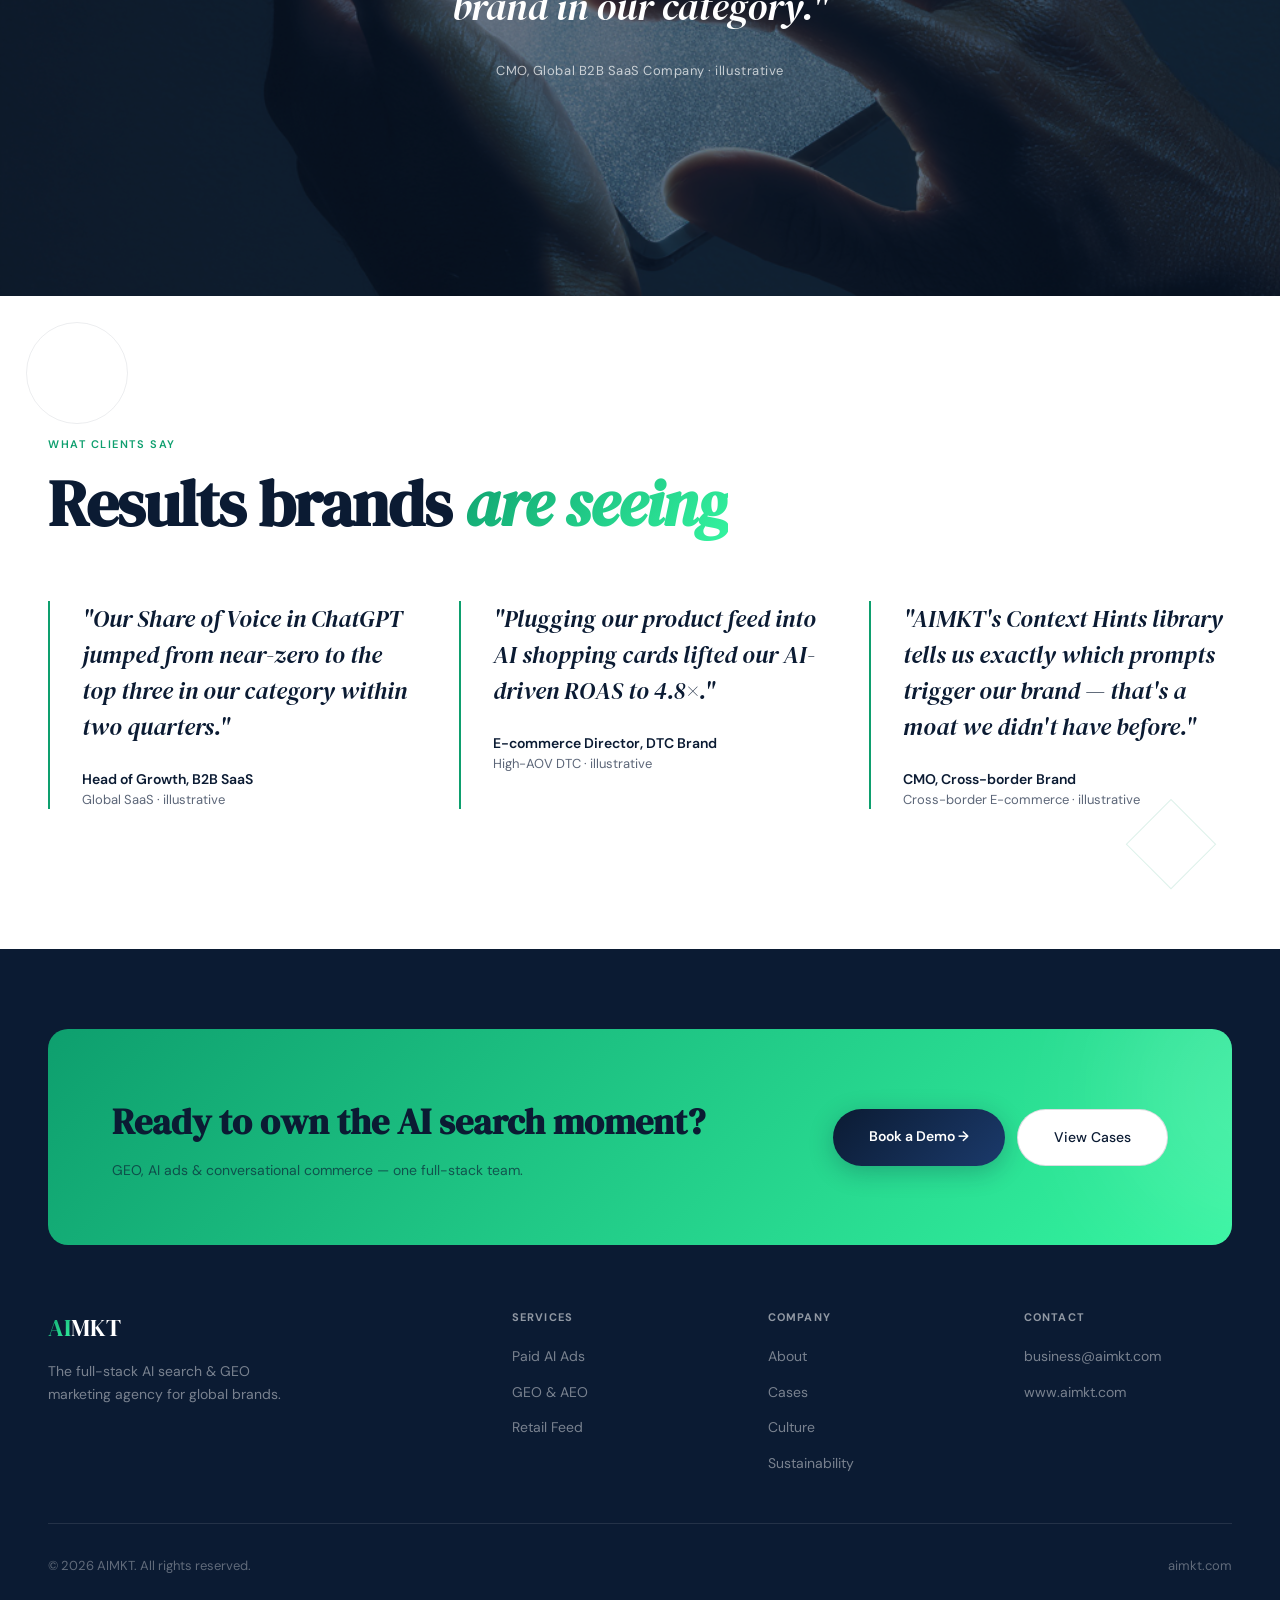
==== commit b23d16bb: "Add files via upload" ====
--- a/index.html
+++ b/index.html
@@ -3,11 +3,11 @@
 <head>
   <meta charset="UTF-8">
   <meta name="viewport" content="width=device-width, initial-scale=1.0">
-  <title>AIMKT — AI Marketing Hub for Brands & Vendors</title>
-  <meta name="description" content="AIMKT is the AI-powered marketing hub built for brand teams — accelerate creative production, track every campaign in real time, and find the right vendors in one place.">
+  <title>AIMKT — AI Search, GEO &amp; Conversational Ads Agency</title>
+  <meta name="description" content="AIMKT is the full-stack AI search marketing agency — GEO (Generative Engine Optimization), AI ads on Copilot & OpenAI, and retail product feeds. Get recommended inside ChatGPT, Perplexity & Gemini.">
   <link rel="canonical" href="https://aimkt.com/">
-  <meta property="og:title" content="AIMKT — AI Marketing Hub for Brands & Vendors">
-  <meta property="og:description" content="AIMKT is the AI-powered marketing hub built for brand teams — accelerate creative production, track every campaign in real time, and find the right vendors in one place.">
+  <meta property="og:title" content="AIMKT — AI Search, GEO & Conversational Ads Agency">
+  <meta property="og:description" content="The full-stack AI search marketing agency. Get recommended inside ChatGPT, Copilot, Perplexity & Gemini.">
   <meta property="og:url" content="https://aimkt.com/">
   <meta property="og:type" content="website">
   <meta name="twitter:card" content="summary_large_image">
@@ -25,24 +25,24 @@
 <nav>
   <a href="index.html" class="logo"><em>AI</em>MKT</a>
   <ul class="nav-links">
-    <li><a href="features.html"><span class="en">Features</span><span class="zh">AI 工具</span><span class="th">ฟีเจอร์</span></a></li>
-    <li><a href="vendors.html"><span class="en">Vendors</span><span class="zh">供应商市场</span><span class="th">ผู้ขาย</span></a></li>
+    <li><a href="features.html"><span class="en">Services</span><span class="zh">服务</span><span class="th">บริการ</span></a></li>
+    <li><a href="vendors.html"><span class="en">Cases</span><span class="zh">标杆案例</span><span class="th">เคส</span></a></li>
     <li><a href="about.html"><span class="en">About</span><span class="zh">关于我们</span><span class="th">เกี่ยวกับเรา</span></a></li>
     <li><a href="culture.html"><span class="en">Culture</span><span class="zh">企业文化</span><span class="th">วัฒนธรรม</span></a></li>
     <li><a href="sustainability.html"><span class="en">Sustainability</span><span class="zh">可持续发展</span><span class="th">ความยั่งยืน</span></a></li>
   </ul>
   <div class="nav-right">
     <button class="lang-btn" aria-label="Switch language">中文 / TH</button>
-    <a href="vendors.html" class="btn-ghost"><span class="en">Join as Vendor</span><span class="zh">供应商入驻</span><span class="th">เข้าร่วมเป็นผู้ขาย</span></a>
-    <a href="#" class="btn-primary"><span class="en">Try Free</span><span class="zh">品牌免费试用</span><span class="th">ทดลองใช้ฟรี</span></a>
+    <a href="mailto:business@aimkt.com" class="btn-ghost"><span class="en">Book a Demo</span><span class="zh">预约咨询</span><span class="th">นัดปรึกษา</span></a>
+    <a href="mailto:business@aimkt.com" class="btn-primary"><span class="en">Get Started</span><span class="zh">开始合作</span><span class="th">เริ่มต้น</span></a>
   </div>
   <button class="hamburger" aria-label="Menu" aria-expanded="false"><span></span><span></span><span></span></button>
 </nav>
 <div class="mobile-overlay"></div>
 <div class="mobile-menu">
   <a href="index.html"><span class="en">Home</span><span class="zh">首页</span><span class="th">หน้าแรก</span></a>
-  <a href="features.html"><span class="en">Features</span><span class="zh">AI 工具</span><span class="th">ฟีเจอร์</span></a>
-  <a href="vendors.html"><span class="en">Vendors</span><span class="zh">供应商市场</span><span class="th">ผู้ขาย</span></a>
+  <a href="features.html"><span class="en">Services</span><span class="zh">服务</span><span class="th">บริการ</span></a>
+  <a href="vendors.html"><span class="en">Cases</span><span class="zh">标杆案例</span><span class="th">เคส</span></a>
   <a href="about.html"><span class="en">About</span><span class="zh">关于我们</span><span class="th">เกี่ยวกับเรา</span></a>
   <a href="culture.html"><span class="en">Culture</span><span class="zh">企业文化</span><span class="th">วัฒนธรรม</span></a>
   <a href="sustainability.html"><span class="en">Sustainability</span><span class="zh">可持续发展</span><span class="th">ความยั่งยืน</span></a>
@@ -50,7 +50,6 @@
 
 <!-- Hero -->
 <div class="hero-bg" aria-hidden="true">
-  <img src="images/hero.png" alt="" style="position:absolute;inset:0;width:100%;height:100%;object-fit:cover;opacity:.15;mix-blend-mode:screen">
   <canvas id="hero-canvas"></canvas>
   <div class="orb orb-1"></div>
   <div class="orb orb-2"></div>
@@ -58,22 +57,22 @@
 </div>
 <div class="hero">
   <div class="hero-content">
-    <div class="hero-tag reveal"><span class="en gradient-anim">AI Marketing Hub</span><span class="zh">AI 营销中台</span><span class="th">ศูนย์การตลาด AI</span></div>
-    <h1 class="reveal d1"><span class="en">Every Campaign,<br><em>Planned, Tracked</em><br>and Delivered.</span><span class="zh">让每一个 Campaign，<br><em>从策划到收口</em><br>都有数可依。</span><span class="th">ทุกแคมเปญ<em><br>วางแผน ติดตาม</em><br>และดำเนินการ</span></h1>
-    <p class="hero-sub reveal d2"><span class="en">AIMKT is the AI-powered marketing hub built for brand teams — accelerate creative production, track every campaign in real time, and find the right vendors in one place.</span><span class="zh">AIMKT 是专为品牌营销团队打造的 AI 中台 —— AI 工具提速创意生产，实时 Dashboard 追踪每条链路，供应商市场一键匹配合作伙伴。</span><span class="th">AIMKT คือแพลตฟอร์มการตลาดที่ขับเคลื่อนด้วย AI สร้างขึ้นสำหรับทีมแบรนด์</span></p>
+    <div class="hero-tag reveal"><span class="en gradient-anim">AI Search · GEO · Conversational Ads</span><span class="zh">AI 搜索 · GEO · 对话式广告</span><span class="th">AI Search · GEO · Conversational Ads</span></div>
+    <h1 class="reveal d1"><span class="en">Make AI<br><em>say your name.</em></span><span class="zh">让 AI<br><em>替你说出品牌名。</em></span><span class="th">ทำให้ AI<br><em>พูดถึงแบรนด์คุณ</em></span></h1>
+    <p class="hero-sub reveal d2"><span class="en">AIMKT is the full-stack AI search marketing agency. We help brands get recommended inside ChatGPT, Copilot, Perplexity &amp; Gemini — and turn AI conversations into revenue.</span><span class="zh">AIMKT 是全栈 AI 搜索营销代理商。我们帮品牌在 ChatGPT、Copilot、Perplexity、Gemini 的回答里赢得优先推荐，把 AI 对话变成真实生意。</span><span class="th">AIMKT คือผู้เชี่ยวชาญด้าน AI Search แบบครบวงจร ช่วยให้แบรนด์ของคุณถูกแนะนำใน ChatGPT, Copilot, Perplexity & Gemini และเปลี่ยนการสนทนา AI เป็นรายได้</span></p>
     <div class="hero-actions reveal d3">
-      <a href="#" class="btn-lg"><span class="en">Start Free →</span><span class="zh">品牌免费试用 →</span><span class="th">เริ่มต้นฟรี →</span></a>
-      <a href="vendors.html" class="btn-lg-out"><span class="en">Join as Vendor</span><span class="zh">供应商入驻</span><span class="th">เข้าร่วมเป็นผู้ขาย</span></a>
-    </div>
-    <p class="hero-trust reveal d4"><span class="en">Trusted by FMCG, beauty & e-commerce brands · 200+ vendors</span><span class="zh">已服务快消、美妆、电商品牌 · 200+ 供应商入驻</span><span class="th">ได้รับความไว้วางใจจากแบรนด์ FMCG ความงาม และอีคอมเมิร์ซ</span></p>
+      <a href="mailto:business@aimkt.com" class="btn-lg"><span class="en">Book a Demo →</span><span class="zh">预约咨询 →</span><span class="th">นัดปรึกษา →</span></a>
+      <a href="vendors.html" class="btn-lg-out"><span class="en">View Cases</span><span class="zh">查看案例</span><span class="th">ดูเคส</span></a>
+    </div>
+    <p class="hero-trust reveal d4"><span class="en">Trusted by global SaaS, DTC &amp; B2B brands · 5+ AI platforms</span><span class="zh">已服务出海 SaaS、DTC、B2B 品牌 · 覆盖 5+ AI 平台</span><span class="th">ได้รับความไว้วางใจจากแบรนด์ SaaS, DTC & B2B · 5+ แพลตฟอร์ม AI</span></p>
   </div>
 </div>
 
 <!-- Marquee -->
 <div class="marquee-section">
   <div class="marquee-track">
-    <div class="marquee-content"><span class="en">AI Toolkit</span><span class="zh">AI 工具套件</span><span class="th">ชุดเครื่องมือ AI</span><i class="dot"></i><span class="en">Campaign Dashboard</span><span class="zh">Campaign Dashboard</span><span class="th">แดชบอร์ดแคมเปญ</span><i class="dot"></i><span class="en">Vendor Marketplace</span><span class="zh">供应商市场</span><span class="th">ตลาดผู้ขาย</span><i class="dot"></i><span class="en">Brief Generator</span><span class="zh">Brief 生成</span><span class="th">สร้าง Brief</span><i class="dot"></i><span class="en">Creative Copy</span><span class="zh">创意文案</span><span class="th">คัดลอกครีเอทีฟ</span><i class="dot"></i><span class="en">Media Strategy</span><span class="zh">投放策略</span><span class="th">กลยุทธ์สื่อ</span><i class="dot"></i></div>
-    <div class="marquee-content"><span class="en">AI Toolkit</span><span class="zh">AI 工具套件</span><span class="th">ชุดเครื่องมือ AI</span><i class="dot"></i><span class="en">Campaign Dashboard</span><span class="zh">Campaign Dashboard</span><span class="th">แดชบอร์ดแคมเปญ</span><i class="dot"></i><span class="en">Vendor Marketplace</span><span class="zh">供应商市场</span><span class="th">ตลาดผู้ขาย</span><i class="dot"></i><span class="en">Brief Generator</span><span class="zh">Brief 生成</span><span class="th">สร้าง Brief</span><i class="dot"></i><span class="en">Creative Copy</span><span class="zh">创意文案</span><span class="th">คัดลอกครีเอทีฟ</span><i class="dot"></i><span class="en">Media Strategy</span><span class="zh">投放策略</span><span class="th">กลยุทธ์สื่อ</span><i class="dot"></i></div>
+    <div class="marquee-content"><span class="en">GEO</span><span class="zh">GEO 生成式引擎优化</span><span class="th">GEO</span><i class="dot"></i><span class="en">Generative Engine Optimization</span><span class="zh">语义建模</span><span class="th">Generative Engine Optimization</span><i class="dot"></i><span class="en">AI Ads</span><span class="zh">AI 投放</span><span class="th">AI Ads</span><i class="dot"></i><span class="en">Copilot &amp; OpenAI Ads</span><span class="zh">Copilot / OpenAI Ads</span><span class="th">Copilot & OpenAI Ads</span><i class="dot"></i><span class="en">Share of Voice</span><span class="zh">AI 声量监测</span><span class="th">Share of Voice</span><i class="dot"></i><span class="en">Context Hints</span><span class="zh">上下文意图库</span><span class="th">Context Hints</span><i class="dot"></i><span class="en">Product Feed</span><span class="zh">商品 Feed</span><span class="th">Product Feed</span><i class="dot"></i><span class="en">Conversational Commerce</span><span class="zh">对话式电商</span><span class="th">Conversational Commerce</span><i class="dot"></i></div>
+    <div class="marquee-content"><span class="en">GEO</span><span class="zh">GEO 生成式引擎优化</span><span class="th">GEO</span><i class="dot"></i><span class="en">Generative Engine Optimization</span><span class="zh">语义建模</span><span class="th">Generative Engine Optimization</span><i class="dot"></i><span class="en">AI Ads</span><span class="zh">AI 投放</span><span class="th">AI Ads</span><i class="dot"></i><span class="en">Copilot &amp; OpenAI Ads</span><span class="zh">Copilot / OpenAI Ads</span><span class="th">Copilot & OpenAI Ads</span><i class="dot"></i><span class="en">Share of Voice</span><span class="zh">AI 声量监测</span><span class="th">Share of Voice</span><i class="dot"></i><span class="en">Context Hints</span><span class="zh">上下文意图库</span><span class="th">Context Hints</span><i class="dot"></i><span class="en">Product Feed</span><span class="zh">商品 Feed</span><span class="th">Product Feed</span><i class="dot"></i><span class="en">Conversational Commerce</span><span class="zh">对话式电商</span><span class="th">Conversational Commerce</span><i class="dot"></i></div>
   </div>
 </div>
 
@@ -87,43 +86,43 @@
     </div>
     <div class="e-text">
       <div class="eyebrow"><span class="en">Why AIMKT</span><span class="zh">为什么选择 AIMKT</span><span class="th">ทำไมต้อง AIMKT</span></div>
-      <h2><span class="en">Built for teams who<br><em>refuse to settle</em></span><span class="zh">为不愿将就的<br><em>团队而生</em></span><span class="th">สร้างเพื่อทีมที่<br><em>ไม่ยอมลดคุณภาพ</em></span></h2>
-      <p class="en">Every brief written from scratch. Data scattered across spreadsheets. Vendor sourcing reliant on connections. Sound familiar?</p>
-      <p class="zh">每个 Brief 从头写，数据散落各处，找供应商靠人脉——这些听起来很熟悉？</p>
-      <p class="th">เขียน Brief ทุกครั้งใหม่ ข้อมูลกระจัดกระจาย หาผู้ขายต้องพึ่งคอนเนกชัน — เคยเจอปัญหาเหล่านี้ไหม?</p>
-      <p class="en" style="margin-top:1rem">AIMKT replaces scattered workflows with one intelligent platform — AI tools, real-time analytics, and a curated vendor marketplace.</p>
-      <p class="zh" style="margin-top:1rem">AIMKT 用一个智能平台取代散乱的工作流 —— AI 工具、实时分析、精选供应商市场。</p>
-      <p class="th" style="margin-top:1rem">AIMKT แทนที่เวิร์กโฟลว์ที่กระจัดกระจายด้วยแพลตฟอร์มอัจฉริยะเดียว</p>
+      <h2><span class="en">Traffic is moving from<br><em>search boxes</em> to conversations</span><span class="zh">流量正从<em>搜索框</em><br>迁移到<em>对话</em></span><span class="th">การเข้าชมกำลังเปลี่ยนจาก<em><br>กล่องค้นหา</em>สู่การสนทนา</span></h2>
+      <p class="en">SEO and SEM are plateauing. Users now ask ChatGPT, Copilot, Perplexity and Gemini for answers directly — and if your brand isn't in the reply, it doesn't exist.</p>
+      <p class="zh">SEO 与 SEM 流量见顶，用户开始直接问 ChatGPT、Copilot、Perplexity、Gemini 要答案——品牌若不在 AI 的回答里，就等于不存在。</p>
+      <p class="th">SEO และ SEM กำลังชะลอตัว ผู้ใช้เริ่มถาม ChatGPT, Copilot, Perplexity และ Gemini โดยตรง และถ้าแบรนด์คุณไม่อยู่ในคำตอบ ก็เท่ากับไม่มีอยู่จริง</p>
+      <p class="en" style="margin-top:1rem">AIMKT replaces scattered tactics with one full-stack playbook — GEO for organic recommendations, AI ads for paid placement, and product feeds for conversational commerce.</p>
+      <p class="zh" style="margin-top:1rem">AIMKT 用一套全栈打法取代零散试错——GEO 占住自然推荐、AI 投放卡位付费入口、商品 Feed 接入对话式电商。</p>
+      <p class="th" style="margin-top:1rem">AIMKT แทนที่กลยุทธ์กระจัดกระจายด้วยแผนครบวงจร — GEO สำหรับคำแนะนำ, โฆษณา AI สำหรับตำแหน่งจ่าย, และ Product Feed สำหรับพาณิชย์แบบสนทนา</p>
     </div>
   </div>
 </section>
 
-<!-- Features Bento Grid -->
+<!-- Services Bento Grid -->
 <section>
   <div class="geo geo-cross float-d1" style="top:8%;left:8%"></div>
   <div class="geo geo-dot" style="bottom:20%;right:4%"></div>
   <div class="shead reveal">
-    <div class="eyebrow"><span class="en">Core Product</span><span class="zh">核心产品</span><span class="th">ผลิตภัณฑ์หลัก</span></div>
-    <h2 class="sh2"><span class="en">Three modules, <em>one platform</em></span><span class="zh">三大模块，<em>一站解决</em></span><span class="th">สามโมดูล<em>หนึ่งแพลตฟอร์ม</em></span></h2>
+    <div class="eyebrow"><span class="en">Core Services</span><span class="zh">核心服务</span><span class="th">บริการหลัก</span></div>
+    <h2 class="sh2"><span class="en">Three pillars, <em>one full-funnel</em></span><span class="zh">三大支撑，<em>覆盖全链路</em></span><span class="th">สามเสาหลัก<em>ครบทุกขั้นตอน</em></span></h2>
   </div>
   <div class="bento-grid">
     <div class="card card-tilt reveal">
       <div class="card-tag"><span class="en">01</span></div>
-      <h3><span class="en">AI Toolkit</span><span class="zh">AI 工具套件</span><span class="th">ชุดเครื่องมือ AI</span></h3>
-      <p><span class="en">Your marketing co-pilot. Generate briefs, creative copy, media strategies and competitor analysis — save 60% time.</span><span class="zh">你的营销 AI 助理。Brief 生成、创意文案、投放策略、竞品洞察，贯穿全流程。</span><span class="th">ผู้ช่วยการตลาด AI ของคุณ สร้าง Brief คัดลอกครีเอทีฟ กลยุทธ์สื่อ และวิเคราะห์คู่แข่ง</span></p>
+      <h3><span class="en">Paid AI Ads &amp; Placement</span><span class="zh">付费竞价与生态卡位</span><span class="th">โฆษณา AI และตำแหน่งวาง</span></h3>
+      <p><span class="en">Buy premium real estate inside AI answers. We run Microsoft Advertising (Copilot) and OpenAI Ads with context-aware targeting that reaches users at the decision moment.</span><span class="zh">买下 AI 回答页的优质广告位。我们投放 Microsoft Advertising (Copilot) 与 OpenAI Ads，用上下文意图定向触达决策瞬间。</span><span class="th">จองพื้นที่โฆษณาในคำตอบ AI เราดูแล Microsoft Advertising (Copilot) และ OpenAI Ads ด้วยการกำหนดเป้าตามบริบท</span></p>
       <a href="features.html" class="btn-ghost" style="margin-top:1.5rem;border-color:var(--border);color:var(--ink)"><span class="en">Learn more →</span><span class="zh">了解更多 →</span><span class="th">เรียนรู้เพิ่มเติม →</span></a>
     </div>
     <div class="card card-tilt reveal d1">
       <div class="card-tag"><span class="en">02</span></div>
-      <h3><span class="en">Campaign Dashboard</span><span class="zh">Campaign Dashboard</span><span class="th">แดชบอร์ดแคมเปญ</span></h3>
-      <p><span class="en">Auto-aggregate cross-channel data. Track ROI in real time. Monitor vendor delivery at a glance.</span><span class="zh">跨渠道数据自动聚合，实时 ROI 追踪，供应商执行进度一目了然。</span><span class="th">รวบรวมข้อมูลข้ามช่องทางอัตโนมัติ ติดตาม ROI แบบเรียลไทม์</span></p>
+      <h3><span class="en">GEO &amp; AEO</span><span class="zh">GEO / AEO 自然引用优化</span><span class="th">GEO &amp; AEO</span></h3>
+      <p><span class="en">Get cited organically. Semantic modeling, structured data and Share-of-Voice monitoring make your brand the answer AI engines prefer to recommend — for free.</span><span class="zh">让品牌被自然引用。语义建模、结构化数据与 AI 声量监测，让品牌成为 AI 引擎优先推荐的答案——而且是免费的。</span><span class="th">ให้แบรนด์ถูกอ้างอิงโดยธรรมชาติ ด้วย Semantic Modeling, Structured Data และการติดตาม Share of Voice</span></p>
       <a href="features.html" class="btn-ghost" style="margin-top:1.5rem;border-color:var(--border);color:var(--ink)"><span class="en">Learn more →</span><span class="zh">了解更多 →</span><span class="th">เรียนรู้เพิ่มเติม →</span></a>
     </div>
     <div class="card card-tilt reveal d2">
       <div class="card-tag"><span class="en">03</span></div>
-      <h3><span class="en">Vendor Marketplace</span><span class="zh">供应商市场</span><span class="th">ตลาดผู้ขาย</span></h3>
-      <p><span class="en">Filter by service, expertise, budget & ratings. Browse cases, send RFQs, or share a brief — one click.</span><span class="zh">按服务类型、行业经验、预算、评分精准筛选。一键询价或直发 Brief。</span><span class="th">กรองตามบริการ ความเชี่ยวชาญ งบประมาณ และคะแนน ส่ง RFQ ได้ในคลิกเดียว</span></p>
-      <a href="vendors.html" class="btn-ghost" style="margin-top:1.5rem;border-color:var(--border);color:var(--ink)"><span class="en">Learn more →</span><span class="zh">了解更多 →</span><span class="th">เรียนรู้เพิ่มเติม →</span></a>
+      <h3><span class="en">Retail &amp; Product Feed</span><span class="zh">Retail &amp; Product Feed</span><span class="th">Retail &amp; Product Feed</span></h3>
+      <p><span class="en">Plug your catalog into AI shopping. Via Criteo and commerce DSPs, your products show up inside AI recommendation cards — shortening the path from recommended to purchased.</span><span class="zh">把商品库接入 AI 购物。通过 Criteo 与商务 DSP，你的商品出现在 AI 推荐卡片里，缩短从「被推荐」到「下单」的路径。</span><span class="th">เชื่อมแคตตาล็อกเข้ากับ AI Shopping ผ่าน Criteo และ Commerce DSP</span></p>
+      <a href="features.html" class="btn-ghost" style="margin-top:1.5rem;border-color:var(--border);color:var(--ink)"><span class="en">Learn more →</span><span class="zh">了解更多 →</span><span class="th">เรียนรู้เพิ่มเติม →</span></a>
     </div>
   </div>
 </section>
@@ -131,8 +130,8 @@
 <!-- Full-bleed Quote -->
 <div class="full-bleed reveal" style="background:url('images/quote-bg.png') center/cover;min-height:50vh;display:flex;align-items:center;justify-content:center">
   <div class="overlay-text">
-    <blockquote><span class="en">"Post-campaign reports used to take two full days. Now AIMKT auto-generates them in 30 minutes."</span><span class="zh">「以前做 Campaign 复盘要花整整两天，现在 AIMKT 自动生成，半小时搞定。」</span><span class="th">"รายงานหลังแคมเปญเคยใช้เวลาสองวันเต็ม ตอนนี้ AIMKT สร้างอัตโนมัติใน 30 นาที"</span></blockquote>
-    <cite><span class="en">CMO, Top 10 FMCG Brand</span><span class="zh">某 Top 10 快消品牌 CMO</span><span class="th">CMO, Top 10 FMCG Brand</span></cite>
+    <blockquote><span class="en">"Six months ago no AI mentioned us. Today we're the most-recommended brand in our category."</span><span class="zh">「半年前，没有任何 AI 提到我们；今天，我们是品类里被推荐最多的品牌。」</span><span class="th">"หกเดือนก่อนไม่มี AI พูดถึงเรา วันนี้เราคือแบรนด์ที่ถูกแนะนำมากที่สุดในหมวดของเรา"</span></blockquote>
+    <cite><span class="en">CMO, Global B2B SaaS Company · illustrative</span><span class="zh">某全球化 B2B SaaS 公司 CMO · 示意</span><span class="th">CMO, Global B2B SaaS Company · illustrative</span></cite>
   </div>
 </div>
 
@@ -141,27 +140,27 @@
   <div class="geo geo-ring float-d2" style="top:5%;left:2%;width:clamp(60px,8vw,120px);height:clamp(60px,8vw,120px)" data-speed=".015"></div>
   <div class="geo geo-diamond float-d3" style="bottom:10%;right:6%" data-speed=".025"></div>
   <div class="shead reveal">
-    <div class="eyebrow"><span class="en">What users say</span><span class="zh">用户评价</span><span class="th">สิ่งที่ผู้ใช้พูด</span></div>
-    <h2 class="sh2"><span class="en">Results teams <em>are seeing</em></span><span class="zh">他们用 AIMKT<em>做到了什么</em></span><span class="th">ผลลัพธ์ที่<em>ทีมต่างได้รับ</em></span></h2>
+    <div class="eyebrow"><span class="en">What clients say</span><span class="zh">客户评价</span><span class="th">สิ่งที่ลูกค้าพูด</span></div>
+    <h2 class="sh2"><span class="en">Results brands <em>are seeing</em></span><span class="zh">他们用 AIMKT<em>做到了什么</em></span><span class="th">ผลลัพธ์ที่<em>แบรนด์ต่างได้รับ</em></span></h2>
   </div>
   <div class="testimonial-grid">
     <div class="testimonial reveal">
-      <p class="testimonial-quote en">"The AI toolkit cut our brief-writing from 3 days to 2 hours. The team finally has bandwidth for creative work that matters."</p>
-      <p class="testimonial-quote zh">「AI 工具帮我们把 Brief 撰写时间从 3 天压缩到 2 小时，团队终于有时间做真正有价值的工作了。」</p>
-      <p class="testimonial-quote th">"ชุดเครื่องมือ AI ลดเวลาเขียน Brief จาก 3 วันเหลือ 2 ชั่วโมง"</p>
-      <div class="testimonial-author"><strong><span class="en">Marketing Director, Premium Beauty Brand</span><span class="zh">某高端美妆品牌市场总监</span></strong><span class="en">Beauty & Skincare</span><span class="zh">美妆护肤</span></div>
+      <p class="testimonial-quote en">"Our Share of Voice in ChatGPT jumped from near-zero to the top three in our category within two quarters."</p>
+      <p class="testimonial-quote zh">「两个季度内，我们在 ChatGPT 里的 AI 声量从几乎为零冲到品类前三。」</p>
+      <p class="testimonial-quote th">"Share of Voice ของเราใน ChatGPT กระโดดจากใกล้ศูนย์เข้าสู่สามอันดับแรกในสองไตรมาส"</p>
+      <div class="testimonial-author"><strong><span class="en">Head of Growth, B2B SaaS</span><span class="zh">某 B2B SaaS 增长负责人</span></strong><span class="en">Global SaaS · illustrative</span><span class="zh">全球化 SaaS · 示意</span></div>
     </div>
     <div class="testimonial reveal d1">
-      <p class="testimonial-quote en">"Three months after joining AIMKT, we received more qualified leads than in a full year of trade shows."</p>
-      <p class="testimonial-quote zh">「入驻 AIMKT 三个月，主动找到我们的品牌询价比以前展会一整年还多。」</p>
-      <p class="testimonial-quote th">"สามเดือนหลังเข้าร่วม AIMKT เราได้รับลูกค้าเป้าหมายมากกว่างานแสดงสินค้าทั้งปี"</p>
-      <div class="testimonial-author"><strong><span class="en">CEO, Leading KOL Agency</span><span class="zh">某头部 KOL 机构 CEO</span></strong><span class="en">KOL / Influencer Marketing</span><span class="zh">KOL / 达人营销</span></div>
+      <p class="testimonial-quote en">"Plugging our product feed into AI shopping cards lifted our AI-driven ROAS to 4.8×."</p>
+      <p class="testimonial-quote zh">「把商品 Feed 接入 AI 购物卡片后，AI 渠道的 ROAS 做到了 4.8 倍。」</p>
+      <p class="testimonial-quote th">"การเชื่อม Product Feed เข้ากับ AI Shopping Cards ยก ROAS จาก AI ขึ้นเป็น 4.8×"</p>
+      <div class="testimonial-author"><strong><span class="en">E-commerce Director, DTC Brand</span><span class="zh">某 DTC 品牌电商总监</span></strong><span class="en">High-AOV DTC · illustrative</span><span class="zh">高客单 DTC · 示意</span></div>
     </div>
     <div class="testimonial reveal d2">
-      <p class="testimonial-quote en">"Finally a platform where our work speaks for itself. No more cold-calling trade show contacts."</p>
-      <p class="testimonial-quote zh">「终于有一个平台让作品自己说话了，再也不用在展会上逐个推销了。」</p>
-      <p class="testimonial-quote th">"ในที่สุดก็มีแพลตฟอร์มที่ผลงานของเราพูดแทนตัวเองได้"</p>
-      <div class="testimonial-author"><strong><span class="en">Director, Leading Event Agency</span><span class="zh">某知名线下活动公司总监</span></strong><span class="en">Offline Events & Activation</span><span class="zh">线下活动与体验营销</span></div>
+      <p class="testimonial-quote en">"AIMKT's Context Hints library tells us exactly which prompts trigger our brand — that's a moat we didn't have before."</p>
+      <p class="testimonial-quote zh">「AIMKT 的上下文意图库能精确告诉我们哪些提问会触发自家品牌——这是我们过去没有的护城河。」</p>
+      <p class="testimonial-quote th">"Context Hints ของ AIMKT บอกเราได้เลยว่า Prompt ใดเรียกแบรนด์เรา นี่คือคูเมืองที่เราไม่เคยมี"</p>
+      <div class="testimonial-author"><strong><span class="en">CMO, Cross-border Brand</span><span class="zh">某跨境电商品牌 CMO</span></strong><span class="en">Cross-border E-commerce · illustrative</span><span class="zh">跨境电商 · 示意</span></div>
     </div>
   </div>
 </section>
@@ -171,32 +170,34 @@
   <div class="fi">
     <div class="fcta reveal">
       <div class="footer-cta-text">
-        <h3><span class="en">Your next campaign starts here</span><span class="zh">现在开始，下一个 Campaign 就用 AIMKT</span><span class="th">แคมเปญถัดไปของคุณเริ่มที่นี่</span></h3>
-        <p><span class="en">14-day free trial for brands. Always free for vendors.</span><span class="zh">品牌免费试用 14 天，供应商永久免费入驻。</span><span class="th">ทดลองใช้ฟรี 14 วันสำหรับแบรนด์ ฟรีตลอดไปสำหรับผู้ขาย</span></p>
+        <h3><span class="en">Ready to own the AI search moment?</span><span class="zh">准备好占领 AI 搜索的下一个入口了吗？</span><span class="th">พร้อมครองช่วงเวลาการค้นหา AI หรือยัง?</span></h3>
+        <p><span class="en">GEO, AI ads &amp; conversational commerce — one full-stack team.</span><span class="zh">GEO、AI 投放与对话式电商，一个全栈团队搞定。</span><span class="th">GEO, โฆษณา AI และพาณิชย์แบบสนทนา — ทีมเดียวครบจบ</span></p>
       </div>
       <div class="fcta-btns">
-        <a href="#" class="btn-primary btn-lg"><span class="en">Start Free Trial</span><span class="zh">品牌免费试用</span><span class="th">ทดลองใช้ฟรี</span></a>
-        <a href="vendors.html" class="btn-lg-out"><span class="en">Join as Vendor</span><span class="zh">供应商入驻</span><span class="th">เข้าร่วมเป็นผู้ขาย</span></a>
+        <a href="mailto:business@aimkt.com" class="btn-primary btn-lg"><span class="en">Book a Demo →</span><span class="zh">预约咨询 →</span><span class="th">นัดปรึกษา →</span></a>
+        <a href="vendors.html" class="btn-lg-out" style="background:#fff;color:#0B1B33;border-color:rgba(11,27,51,.15)"><span class="en">View Cases</span><span class="zh">查看案例</span><span class="th">ดูเคส</span></a>
       </div>
     </div>
     <div class="ftop">
       <div>
         <div class="flogo"><em>AI</em>MKT</div>
-        <p class="fdesc en">The AI marketing hub connecting brands and vendors.</p>
-        <p class="fdesc zh">AI 营销中台，连接品牌与供应商。</p>
-        <p class="fdesc th">ศูนย์การตลาด AI เชื่อมโยงแบรนด์และผู้ขาย</p>
-      </div>
-      <div>
-        <div class="fct"><span class="en">Product</span><span class="zh">产品</span><span class="th">ผลิตภัณฑ์</span></div>
+        <p class="fdesc en">The full-stack AI search &amp; GEO marketing agency for global brands.</p>
+        <p class="fdesc zh">面向全球化品牌的 AI 搜索与 GEO 全栈营销代理商。</p>
+        <p class="fdesc th">ผู้เชี่ยวชาญด้าน AI Search และ GEO แบบครบวงจรสำหรับแบรนด์ระดับโลก</p>
+      </div>
+      <div>
+        <div class="fct"><span class="en">Services</span><span class="zh">服务</span><span class="th">บริการ</span></div>
         <ul class="flinks">
-          <li><a href="features.html"><span class="en">Features</span><span class="zh">功能</span><span class="th">ฟีเจอร์</span></a></li>
-          <li><a href="vendors.html"><span class="en">Vendors</span><span class="zh">供应商</span><span class="th">ผู้ขาย</span></a></li>
+          <li><a href="features.html"><span class="en">Paid AI Ads</span><span class="zh">付费 AI 投放</span><span class="th">โฆษณา AI</span></a></li>
+          <li><a href="features.html"><span class="en">GEO &amp; AEO</span><span class="zh">GEO 优化</span><span class="th">GEO</span></a></li>
+          <li><a href="features.html"><span class="en">Retail Feed</span><span class="zh">商品 Feed</span><span class="th">Retail Feed</span></a></li>
         </ul>
       </div>
       <div>
         <div class="fct"><span class="en">Company</span><span class="zh">公司</span><span class="th">บริษัท</span></div>
         <ul class="flinks">
           <li><a href="about.html"><span class="en">About</span><span class="zh">关于我们</span><span class="th">เกี่ยวกับเรา</span></a></li>
+          <li><a href="vendors.html"><span class="en">Cases</span><span class="zh">标杆案例</span><span class="th">เคส</span></a></li>
           <li><a href="culture.html"><span class="en">Culture</span><span class="zh">企业文化</span><span class="th">วัฒนธรรม</span></a></li>
           <li><a href="sustainability.html"><span class="en">Sustainability</span><span class="zh">可持续发展</span><span class="th">ความยั่งยืน</span></a></li>
         </ul>
@@ -205,6 +206,7 @@
         <div class="fct"><span class="en">Contact</span><span class="zh">联系</span><span class="th">ติดต่อ</span></div>
         <ul class="flinks">
           <li><a href="mailto:business@aimkt.com">business@aimkt.com</a></li>
+          <li><a href="https://www.aimkt.com">www.aimkt.com</a></li>
         </ul>
       </div>
     </div>
--- a/css/style.css
+++ b/css/style.css
@@ -1,27 +1,30 @@
 *,*::before,*::after{box-sizing:border-box;margin:0;padding:0}
 
 :root{
-  --ink:#0A0A0F;
-  --ink-muted:#8A8A8F;
-  --ink-faint:#B5B5BA;
-  --surface:#FAFAF8;
+  --ink:#0B1B33;
+  --ink-muted:#5C6678;
+  --ink-faint:#8A94A6;
+  --surface:#FFFFFF;
+  --surface-2:#F4F7FB;
   --white:#FFFFFF;
-  --accent:#3D2FD4;
-  --accent-mid:#6B5EE8;
-  --accent-light:#EAE7FF;
+  --accent:#0E9F6E;
+  --accent-mid:#12C97A;
+  --accent-bright:#34F5A0;
+  --accent-light:#E6FBF1;
   --warm:#C4A882;
-  --border:rgba(10,10,15,0.06);
-  --border-hover:rgba(10,10,15,0.12);
+  --border:rgba(11,27,51,0.08);
+  --border-hover:rgba(11,27,51,0.16);
   --radius:12px;
   --radius-lg:20px;
   --nav-h:64px;
-  --shadow-card:0 4px 20px rgba(0,0,0,0.06);
-  --shadow-card-hover:0 16px 48px rgba(0,0,0,0.12);
-  --shadow-img:0 24px 64px rgba(0,0,0,0.15);
+  --shadow-card:0 4px 20px rgba(11,27,51,0.06);
+  --shadow-card-hover:0 16px 48px rgba(11,27,51,0.12);
+  --shadow-img:0 24px 64px rgba(11,27,51,0.15);
   --t:0.8s cubic-bezier(.25,.1,.25,1);
   --tf:0.4s cubic-bezier(.25,.1,.25,1);
-  --gradient-accent:linear-gradient(135deg,#3D2FD4,#6B5EE8);
-  --gradient-dark:linear-gradient(160deg,#0A0A0F 0%,#12122e 40%,#1a1040 70%,#0d1f35 100%);
+  --gradient-accent:linear-gradient(135deg,#0E9F6E,#34F5A0);
+  --gradient-ink:linear-gradient(135deg,#0B1B33,#1B3A6B);
+  --gradient-dark:linear-gradient(160deg,#0B1B33 0%,#142E55 50%,#1B3A6B 100%);
 }
 
 html{scroll-behavior:smooth;scroll-padding-top:var(--nav-h)}
@@ -40,82 +43,75 @@
 
 /* ===== NAVIGATION ===== */
 nav{position:fixed;top:0;left:0;right:0;z-index:100;display:flex;align-items:center;justify-content:space-between;padding:0 3rem;height:var(--nav-h);background:transparent;transition:all .5s}
-nav.scrolled{background:rgba(250,250,248,.95);backdrop-filter:blur(20px);-webkit-backdrop-filter:blur(20px);box-shadow:0 1px 0 var(--border)}
-.logo{font-family:'DM Serif Display',serif;font-size:22px;letter-spacing:-.5px;color:#fff;text-decoration:none;transition:color .5s}
-nav.scrolled .logo{color:var(--ink)}
+nav.scrolled{background:rgba(255,255,255,.92);backdrop-filter:blur(20px);-webkit-backdrop-filter:blur(20px);box-shadow:0 1px 0 var(--border)}
+.logo{font-family:'DM Serif Display',serif;font-size:22px;letter-spacing:-.5px;color:var(--ink);text-decoration:none;transition:color .5s}
 .logo em{font-style:normal;background:var(--gradient-accent);-webkit-background-clip:text;-webkit-text-fill-color:transparent;background-clip:text}
 .nav-links{display:flex;gap:2.5rem;list-style:none;align-items:center}
-.nav-links a{font-size:13px;font-weight:500;letter-spacing:.04em;color:rgba(255,255,255,.6);text-decoration:none;transition:color var(--tf);position:relative}
-nav.scrolled .nav-links a{color:var(--ink-muted)}
-.nav-links a:hover,.nav-links a.active{color:#fff}
-nav.scrolled .nav-links a:hover,nav.scrolled .nav-links a.active{color:var(--ink)}
+.nav-links a{font-size:13px;font-weight:500;letter-spacing:.04em;color:var(--ink-muted);text-decoration:none;transition:color var(--tf);position:relative}
+.nav-links a:hover,.nav-links a.active{color:var(--ink)}
 .nav-links a.active::after{content:'';position:absolute;bottom:-6px;left:0;right:0;height:2px;background:var(--gradient-accent);border-radius:1px}
 .nav-right{display:flex;gap:10px;align-items:center}
-.lang-btn{font-size:12px;font-weight:500;padding:6px 14px;border:1px solid rgba(255,255,255,.2);border-radius:100px;background:transparent;color:rgba(255,255,255,.5);cursor:pointer;transition:all var(--tf);letter-spacing:.04em}
-nav.scrolled .lang-btn{border-color:var(--border);color:var(--ink-muted)}
-.lang-btn:hover{border-color:rgba(255,255,255,.4);color:#fff}
-nav.scrolled .lang-btn:hover{color:var(--ink);border-color:var(--border-hover)}
-.btn-ghost{font-size:13px;font-weight:500;padding:8px 18px;border:1px solid rgba(255,255,255,.2);border-radius:100px;background:transparent;color:rgba(255,255,255,.8);text-decoration:none;transition:all var(--tf)}
-nav.scrolled .btn-ghost{border-color:var(--border);color:var(--ink)}
-.btn-ghost:hover{border-color:rgba(255,255,255,.5);background:rgba(255,255,255,.06)}
-nav.scrolled .btn-ghost:hover{border-color:var(--border-hover);background:rgba(0,0,0,.03)}
-.btn-primary{font-size:13px;font-weight:600;padding:8px 20px;border-radius:100px;background:var(--gradient-accent);color:#fff;border:none;cursor:pointer;text-decoration:none;display:inline-block;transition:all var(--tf);box-shadow:0 4px 16px rgba(61,47,212,.25)}
-.btn-primary:hover{transform:translateY(-1px);box-shadow:0 6px 24px rgba(61,47,212,.35)}
+.lang-btn{font-size:12px;font-weight:500;padding:6px 14px;border:1px solid var(--border);border-radius:100px;background:transparent;color:var(--ink-muted);cursor:pointer;transition:all var(--tf);letter-spacing:.04em}
+.lang-btn:hover{color:var(--ink);border-color:var(--border-hover)}
+.btn-ghost{font-size:13px;font-weight:500;padding:8px 18px;border:1px solid var(--border);border-radius:100px;background:transparent;color:var(--ink);text-decoration:none;transition:all var(--tf)}
+.btn-ghost:hover{border-color:var(--accent);color:var(--accent);background:var(--accent-light)}
+.btn-primary{font-size:13px;font-weight:600;padding:8px 20px;border-radius:100px;background:var(--gradient-ink);color:#fff;border:none;cursor:pointer;text-decoration:none;display:inline-block;transition:all var(--tf);box-shadow:0 4px 16px rgba(11,27,51,.2)}
+.btn-primary:hover{transform:translateY(-1px);box-shadow:0 6px 24px rgba(11,27,51,.3)}
 
 /* HAMBURGER */
 .hamburger{display:none;flex-direction:column;gap:5px;background:none;border:none;cursor:pointer;padding:6px;z-index:110}
-.hamburger span{display:block;width:22px;height:1.5px;background:#fff;border-radius:2px;transition:all .3s}
-nav.scrolled .hamburger span{background:var(--ink)}
+.hamburger span{display:block;width:22px;height:1.5px;background:var(--ink);border-radius:2px;transition:all .3s}
 .hamburger.open span:nth-child(1){transform:rotate(45deg) translate(5px,5px)}
 .hamburger.open span:nth-child(2){opacity:0}
 .hamburger.open span:nth-child(3){transform:rotate(-45deg) translate(5px,-5px)}
 
 /* MOBILE MENU */
-.mobile-menu{position:fixed;top:0;right:0;width:300px;height:100vh;background:var(--white);z-index:105;transform:translateX(100%);transition:transform .4s cubic-bezier(.4,0,.2,1);padding:100px 2rem 2rem;display:flex;flex-direction:column;gap:0;box-shadow:-8px 0 40px rgba(0,0,0,.08)}
+.mobile-menu{position:fixed;top:0;right:0;width:300px;height:100vh;background:var(--white);z-index:105;transform:translateX(100%);transition:transform .4s cubic-bezier(.4,0,.2,1);padding:100px 2rem 2rem;display:flex;flex-direction:column;gap:0;box-shadow:-8px 0 40px rgba(11,27,51,.08)}
 .mobile-menu.open{transform:translateX(0)}
-.mobile-overlay{position:fixed;inset:0;background:rgba(0,0,0,.3);z-index:104;opacity:0;pointer-events:none;transition:opacity .4s}
+.mobile-overlay{position:fixed;inset:0;background:rgba(11,27,51,.25);z-index:104;opacity:0;pointer-events:none;transition:opacity .4s}
 .mobile-overlay.open{opacity:1;pointer-events:auto}
 .mobile-menu a{font-size:16px;color:var(--ink);text-decoration:none;padding:16px 0;border-bottom:1px solid var(--border);transition:color .2s;font-weight:500}
 .mobile-menu a:hover{color:var(--accent)}
 
-/* ===== HERO (Dark, 100vh) ===== */
+/* ===== HERO (Light, 100vh) ===== */
 .hero{position:relative;min-height:100vh;display:flex;align-items:center;padding:0 3rem;overflow:hidden}
-.hero-bg{position:fixed;top:0;left:0;right:0;height:100vh;z-index:0;background:#0A0A0F;overflow:hidden}
-.hero-bg::before{content:'';position:absolute;inset:0;background:radial-gradient(ellipse 80% 60% at 20% 30%,rgba(61,47,212,.25),transparent),radial-gradient(ellipse 60% 80% at 80% 60%,rgba(107,94,232,.15),transparent),radial-gradient(ellipse 50% 50% at 50% 80%,rgba(14,123,87,.08),transparent);animation:meshMove 20s ease-in-out infinite}
+.hero-bg{position:fixed;top:0;left:0;right:0;height:100vh;z-index:0;background:linear-gradient(180deg,#F4F7FB 0%,#FFFFFF 100%);overflow:hidden}
+.hero-bg::before{content:'';position:absolute;inset:0;background:radial-gradient(ellipse 80% 60% at 20% 30%,rgba(14,159,110,.10),transparent),radial-gradient(ellipse 60% 80% at 80% 60%,rgba(27,58,107,.08),transparent),radial-gradient(ellipse 50% 50% at 50% 80%,rgba(52,245,160,.08),transparent);animation:meshMove 20s ease-in-out infinite}
 .hero-bg::after{content:'';position:absolute;bottom:0;left:0;right:0;height:200px;background:linear-gradient(transparent,var(--surface));pointer-events:none;z-index:1}
 @keyframes meshMove{0%,100%{transform:translate(0,0) scale(1)}33%{transform:translate(3%,-2%) scale(1.02)}66%{transform:translate(-2%,3%) scale(.98)}}
-.hero-bg .orb{position:absolute;border-radius:50%;filter:blur(120px);opacity:.4;animation:orbFloat 14s ease-in-out infinite}
-.hero-bg .orb-1{width:500px;height:500px;background:rgba(61,47,212,.3);top:-10%;left:-5%}
-.hero-bg .orb-2{width:350px;height:350px;background:rgba(107,94,232,.2);top:30%;right:-8%;animation-delay:-5s}
-.hero-bg .orb-3{width:250px;height:250px;background:rgba(155,143,255,.15);bottom:10%;left:20%;animation-delay:-8s}
+.hero-bg .orb{position:absolute;border-radius:50%;filter:blur(120px);opacity:.5;animation:orbFloat 14s ease-in-out infinite}
+.hero-bg .orb-1{width:500px;height:500px;background:rgba(27,58,107,.14);top:-10%;left:-5%}
+.hero-bg .orb-2{width:350px;height:350px;background:rgba(14,159,110,.16);top:30%;right:-8%;animation-delay:-5s}
+.hero-bg .orb-3{width:250px;height:250px;background:rgba(52,245,160,.18);bottom:10%;left:20%;animation-delay:-8s}
 @keyframes orbFloat{0%,100%{transform:translate(0,0)}50%{transform:translate(25px,-20px)}}
 .hero-content{position:relative;z-index:2;max-width:1400px;margin:0 auto;width:100%;padding-top:80px}
-.hero-tag{display:inline-flex;align-items:center;gap:10px;font-size:11px;font-weight:600;letter-spacing:.14em;text-transform:uppercase;color:rgba(255,255,255,.5);margin-bottom:2rem}
-.hero-tag::before{content:'';width:24px;height:1px;background:rgba(255,255,255,.3)}
-.hero h1{font-family:'DM Serif Display',serif;font-size:clamp(42px,6.5vw,84px);line-height:1.02;letter-spacing:-2px;color:#fff;margin-bottom:2rem;max-width:900px}
-.hero h1 em{font-style:italic;background:linear-gradient(135deg,#9B8FFF,#6B5EE8);-webkit-background-clip:text;-webkit-text-fill-color:transparent;background-clip:text}
-.hero-sub{font-size:17px;color:rgba(255,255,255,.45);line-height:1.8;margin-bottom:3rem;max-width:480px}
+.hero-tag{display:inline-flex;align-items:center;gap:10px;font-size:11px;font-weight:600;letter-spacing:.14em;text-transform:uppercase;color:var(--ink-faint);margin-bottom:2rem}
+.hero-tag::before{content:'';width:24px;height:1px;background:var(--accent)}
+.hero h1{font-family:'DM Serif Display',serif;font-size:clamp(42px,6.5vw,84px);line-height:1.02;letter-spacing:-2px;color:var(--ink);margin-bottom:2rem;max-width:900px}
+.hero h1 em{font-style:italic;background:var(--gradient-accent);-webkit-background-clip:text;-webkit-text-fill-color:transparent;background-clip:text}
+.hero-sub{font-size:17px;color:var(--ink-muted);line-height:1.8;margin-bottom:3rem;max-width:560px}
 .hero-actions{display:flex;gap:14px;flex-wrap:wrap}
-.btn-lg{font-size:14px;font-weight:600;padding:16px 36px;border-radius:100px;background:var(--gradient-accent);color:#fff;border:none;text-decoration:none;display:inline-block;transition:all var(--tf);box-shadow:0 6px 24px rgba(61,47,212,.35)}
-.btn-lg:hover{transform:translateY(-2px);box-shadow:0 10px 32px rgba(61,47,212,.45)}
-.btn-lg-out{font-size:14px;font-weight:500;padding:16px 36px;border-radius:100px;border:1px solid rgba(255,255,255,.15);background:transparent;color:rgba(255,255,255,.7);text-decoration:none;display:inline-block;transition:all var(--tf)}
-.btn-lg-out:hover{border-color:rgba(255,255,255,.3);background:rgba(255,255,255,.04)}
-.hero-trust{margin-top:3.5rem;font-size:11px;color:rgba(255,255,255,.25);letter-spacing:.08em;text-transform:uppercase}
+.btn-lg{font-size:14px;font-weight:600;padding:16px 36px;border-radius:100px;background:var(--gradient-ink);color:#fff;border:none;text-decoration:none;display:inline-block;transition:all var(--tf);box-shadow:0 6px 24px rgba(11,27,51,.25)}
+.btn-lg:hover{transform:translateY(-2px);box-shadow:0 10px 32px rgba(11,27,51,.35)}
+.btn-lg-out{font-size:14px;font-weight:500;padding:16px 36px;border-radius:100px;border:1px solid var(--border-hover);background:transparent;color:var(--ink);text-decoration:none;display:inline-block;transition:all var(--tf)}
+.btn-lg-out:hover{border-color:var(--accent);color:var(--accent);background:var(--accent-light)}
+.hero-trust{margin-top:3.5rem;font-size:11px;color:var(--ink-faint);letter-spacing:.08em;text-transform:uppercase}
 
 /* ===== MARQUEE ===== */
 .marquee-section{overflow:hidden;padding:1.5rem 0;border-top:1px solid var(--border);border-bottom:1px solid var(--border);background:var(--white);position:relative;z-index:1}
 .marquee-track{display:flex;animation:marqueeScroll 45s linear infinite}
 .marquee-content{display:flex;gap:0;flex-shrink:0;font-family:'DM Serif Display',serif;font-size:clamp(20px,2.8vw,32px);color:var(--ink-faint)}
-.marquee-content span{padding:0 2rem;opacity:.35}
+.marquee-content span{padding:0 2rem;opacity:.4}
 .marquee-content .dot{display:inline-block;width:5px;height:5px;background:var(--accent);border-radius:50%;opacity:1;vertical-align:middle;margin:0 1.5rem}
 @keyframes marqueeScroll{0%{transform:translateX(0)}100%{transform:translateX(-50%)}}
 
 /* ===== SECTIONS ===== */
 section{max-width:1400px;margin:0 auto;padding:140px 3rem;position:relative;z-index:1;background:var(--surface)}
+section.alt{background:var(--surface-2)}
 .eyebrow{font-size:11px;font-weight:600;letter-spacing:.14em;text-transform:uppercase;color:var(--accent);margin-bottom:1rem}
 .sh2{font-family:'DM Serif Display',serif;font-size:clamp(36px,5vw,64px);line-height:1.05;letter-spacing:-1px;color:var(--ink);margin-bottom:1.5rem}
 .sh2 em{font-style:italic;background:var(--gradient-accent);-webkit-background-clip:text;-webkit-text-fill-color:transparent;background-clip:text}
-.slead{font-size:17px;color:var(--ink-muted);max-width:520px;line-height:1.8}
+.slead{font-size:17px;color:var(--ink-muted);max-width:560px;line-height:1.8}
 .shead{margin-bottom:4rem}
 
 /* ===== EDITORIAL ===== */
@@ -134,14 +130,14 @@
 /* ===== FULL-BLEED IMAGE ===== */
 .full-bleed{position:relative;width:100vw;margin-left:calc(-50vw + 50%);height:70vh;overflow:hidden;display:flex;align-items:center;justify-content:center}
 .full-bleed img{position:absolute;inset:0;width:100%;height:100%;object-fit:cover}
-.full-bleed::after{content:'';position:absolute;inset:0;background:rgba(10,10,15,.55)}
+.full-bleed::after{content:'';position:absolute;inset:0;background:rgba(11,27,51,.6)}
 .full-bleed .overlay-text{position:relative;z-index:1;text-align:center;max-width:700px;padding:2rem}
 .full-bleed .overlay-text blockquote{font-family:'DM Serif Display',serif;font-size:clamp(22px,3vw,38px);line-height:1.35;color:#fff;font-style:italic;margin-bottom:1.5rem}
-.full-bleed .overlay-text cite{font-size:13px;color:rgba(255,255,255,.45);font-style:normal;letter-spacing:.04em}
+.full-bleed .overlay-text cite{font-size:13px;color:rgba(255,255,255,.7);font-style:normal;letter-spacing:.04em}
 
 /* ===== CARDS ===== */
-.card{background:var(--white);border-radius:var(--radius-lg);padding:2.5rem;transition:all var(--t);position:relative}
-.card:hover{transform:translateY(-4px);box-shadow:var(--shadow-card-hover)}
+.card{background:var(--white);border:1px solid var(--border);border-radius:var(--radius-lg);padding:2.5rem;transition:all var(--t);position:relative}
+.card:hover{transform:translateY(-4px);box-shadow:var(--shadow-card-hover);border-color:rgba(14,159,110,.4)}
 .card-tag{font-size:11px;font-weight:600;letter-spacing:.1em;text-transform:uppercase;color:var(--accent);margin-bottom:1rem}
 .card h3{font-family:'DM Serif Display',serif;font-size:24px;line-height:1.2;color:var(--ink);margin-bottom:.75rem}
 .card p{font-size:15px;color:var(--ink-muted);line-height:1.75}
@@ -150,7 +146,7 @@
 .card-img{border-radius:var(--radius-lg);overflow:hidden;position:relative}
 .card-img img{width:100%;height:100%;object-fit:cover;transition:transform var(--t)}
 .card-img:hover img{transform:scale(1.04)}
-.card-overlay{position:absolute;bottom:0;left:0;right:0;padding:2rem;background:linear-gradient(transparent,rgba(10,10,15,.8));color:#fff}
+.card-overlay{position:absolute;bottom:0;left:0;right:0;padding:2rem;background:linear-gradient(transparent,rgba(11,27,51,.8));color:#fff}
 .card-overlay h3{color:#fff;font-family:'DM Serif Display',serif;font-size:22px;margin-bottom:.5rem}
 .card-overlay p{color:rgba(255,255,255,.7);font-size:14px}
 
@@ -161,38 +157,38 @@
 /* ===== FEATURES ===== */
 .feat-section{display:grid;grid-template-columns:1fr 1fr;gap:5rem;align-items:center;min-height:80vh;padding:100px 3rem;max-width:1400px;margin:0 auto}
 .feat-section.reverse{direction:rtl}.feat-section.reverse>*{direction:ltr}
-.feat-num{font-family:'DM Serif Display',serif;font-size:80px;line-height:1;background:var(--gradient-accent);-webkit-background-clip:text;-webkit-text-fill-color:transparent;background-clip:text;opacity:.3;margin-bottom:.5rem}
+.feat-num{font-family:'DM Serif Display',serif;font-size:80px;line-height:1;background:var(--gradient-accent);-webkit-background-clip:text;-webkit-text-fill-color:transparent;background-clip:text;opacity:.35;margin-bottom:.5rem}
 .feat-title{font-family:'DM Serif Display',serif;font-size:clamp(28px,3.5vw,44px);line-height:1.12;color:var(--ink);margin-bottom:.75rem;letter-spacing:-.5px}
 .feat-desc{font-size:16px;color:var(--ink-muted);line-height:1.8;margin-bottom:1.5rem}
 .pills{display:flex;flex-wrap:wrap;gap:8px}
 .pill{font-size:12px;font-weight:500;padding:6px 14px;border-radius:100px;border:1px solid var(--border);background:transparent;color:var(--ink-muted);transition:all var(--tf)}
 .pill:hover{color:var(--accent);border-color:var(--accent);background:var(--accent-light)}
-.feat-panel{background:var(--white);border-radius:var(--radius-lg);padding:1.75rem;min-height:320px;box-shadow:var(--shadow-card);transition:all var(--t)}
-.feat-panel:hover{box-shadow:var(--shadow-card-hover)}
+.feat-panel{background:var(--white);border:1px solid var(--border);border-radius:var(--radius-lg);padding:1.75rem;min-height:320px;box-shadow:var(--shadow-card);transition:all var(--t)}
+.feat-panel:hover{box-shadow:var(--shadow-card-hover);border-color:rgba(14,159,110,.35)}
 
 /* Panel components */
 .dash-row{display:flex;justify-content:space-between;align-items:center;margin-bottom:1.25rem}
 .dash-title{font-size:13px;font-weight:600}
-.live-badge{font-size:10px;font-weight:600;background:rgba(14,123,87,.12);color:#0E7B57;padding:3px 12px;border-radius:100px;letter-spacing:.04em}
-.live-badge::before{content:'';display:inline-block;width:5px;height:5px;border-radius:50%;background:#0E7B57;margin-right:5px;animation:pulse 2s infinite}
+.live-badge{font-size:10px;font-weight:600;background:rgba(14,159,110,.12);color:var(--accent);padding:3px 12px;border-radius:100px;letter-spacing:.04em}
+.live-badge::before{content:'';display:inline-block;width:5px;height:5px;border-radius:50%;background:var(--accent);margin-right:5px;animation:pulse 2s infinite}
 @keyframes pulse{0%,100%{opacity:1}50%{opacity:.3}}
 .m-row{display:grid;grid-template-columns:repeat(3,1fr);gap:10px;margin-bottom:1.25rem}
-.mc{background:var(--surface);border-radius:var(--radius);padding:12px}
+.mc{background:var(--surface-2);border-radius:var(--radius);padding:12px}
 .ml{font-size:11px;color:var(--ink-muted);margin-bottom:4px}
-.mv{font-size:20px;font-weight:600;color:var(--ink)}.mv.g{color:#0E7B57}
+.mv{font-size:20px;font-weight:600;color:var(--ink)}.mv.g{color:var(--accent)}
 .ms{font-size:11px;color:var(--ink-faint);margin-top:2px}
-.chart-box{background:var(--surface);border-radius:var(--radius);padding:14px;margin-bottom:1rem}
+.chart-box{background:var(--surface-2);border-radius:var(--radius);padding:14px;margin-bottom:1rem}
 .cl{font-size:11px;color:var(--ink-muted);margin-bottom:10px}
 .bars{display:flex;align-items:flex-end;gap:6px;height:54px}
 .b{flex:1;border-radius:3px 3px 0 0;background:var(--accent-light);height:0;transition:height .8s cubic-bezier(.4,0,.2,1)}
 .b.hi{background:var(--gradient-accent)}
 .chips{display:flex;gap:8px;flex-wrap:wrap}
 .chip{font-size:11px;font-weight:500;padding:4px 10px;border-radius:100px;border:1px solid var(--border);background:var(--white);color:var(--ink-muted)}
-.ai-tag{font-size:10px;font-weight:700;letter-spacing:.06em;text-transform:uppercase;color:var(--accent);opacity:.6;margin-bottom:6px}
-.ai-q{background:var(--surface);border-radius:var(--radius);padding:14px 16px;font-size:13px;color:var(--ink-muted);margin-bottom:12px;line-height:1.6}
-.ai-a{background:var(--accent-light);border-radius:var(--radius);padding:14px 16px;font-size:13px;color:var(--accent);line-height:1.6}
+.ai-tag{font-size:10px;font-weight:700;letter-spacing:.06em;text-transform:uppercase;color:var(--accent);opacity:.7;margin-bottom:6px}
+.ai-q{background:var(--surface-2);border-radius:var(--radius);padding:14px 16px;font-size:13px;color:var(--ink-muted);margin-bottom:12px;line-height:1.6}
+.ai-a{background:var(--accent-light);border-radius:var(--radius);padding:14px 16px;font-size:13px;color:#0B4A30;line-height:1.6}
 .v-list{display:flex;flex-direction:column;gap:10px}
-.v-item{display:flex;align-items:center;justify-content:space-between;background:var(--surface);border-radius:var(--radius);padding:12px 14px;transition:all .3s}
+.v-item{display:flex;align-items:center;justify-content:space-between;background:var(--surface-2);border-radius:var(--radius);padding:12px 14px;transition:all .3s}
 .v-item:hover{background:var(--accent-light)}
 .vn{font-size:14px;font-weight:500}.vt{font-size:12px;color:var(--ink-muted);margin-top:2px}
 .vs{font-size:13px;font-weight:600;color:var(--warm)}
@@ -207,7 +203,7 @@
 /* ===== STEPS BAR ===== */
 .steps-bar{display:flex;align-items:flex-start;position:relative;max-width:900px;margin:0 auto}
 .step-node{flex:1;text-align:center;position:relative;padding:0 1rem}
-.step-num{width:48px;height:48px;border-radius:50%;background:var(--gradient-accent);color:#fff;display:inline-flex;align-items:center;justify-content:center;font-size:18px;font-weight:700;margin-bottom:1.25rem;box-shadow:0 4px 16px rgba(61,47,212,.3)}
+.step-num{width:48px;height:48px;border-radius:50%;background:var(--gradient-accent);color:#fff;display:inline-flex;align-items:center;justify-content:center;font-size:18px;font-weight:700;margin-bottom:1.25rem;box-shadow:0 4px 16px rgba(14,159,110,.3)}
 .step-node h4{font-family:'DM Serif Display',serif;font-size:18px;color:var(--ink);margin-bottom:.5rem}
 .step-node p{font-size:14px;color:var(--ink-muted);line-height:1.6}
 .steps-bar::before{content:'';position:absolute;top:24px;left:12%;right:12%;height:1px;background:var(--accent-light)}
@@ -215,7 +211,7 @@
 /* ===== STATS ===== */
 .stat-row{display:grid;grid-template-columns:repeat(4,1fr);gap:1.5rem;margin:3rem 0}
 .stat-box{text-align:center;padding:2rem}
-.stat-num{font-family:'DM Serif Display',serif;font-size:42px;color:var(--accent);line-height:1;margin-bottom:.5rem}
+.stat-num,.stat-val{font-family:'DM Serif Display',serif;font-size:42px;color:var(--accent);line-height:1;margin-bottom:.5rem}
 .stat-label{font-size:13px;color:var(--ink-muted)}
 
 /* ===== TEAM ===== */
@@ -249,54 +245,54 @@
 /* ===== VENDOR DARK BOX ===== */
 .vd-wrap{max-width:1400px;margin:0 auto;padding:0 3rem 100px}
 .vd-box{background:var(--gradient-dark);border-radius:28px;padding:5rem 4rem;display:grid;grid-template-columns:1fr 1fr;gap:3rem;align-items:center;box-shadow:var(--shadow-img);position:relative;overflow:hidden}
-.vd-box::before{content:'';position:absolute;top:-40%;right:-15%;width:400px;height:400px;border-radius:50%;background:rgba(61,47,212,.12);filter:blur(80px);pointer-events:none}
+.vd-box::before{content:'';position:absolute;top:-40%;right:-15%;width:400px;height:400px;border-radius:50%;background:rgba(14,159,110,.16);filter:blur(80px);pointer-events:none}
 .vstep{display:flex;flex-direction:column;gap:1rem;position:relative;z-index:1}
-.vstep-item{display:flex;align-items:flex-start;gap:14px;padding:1.25rem;background:rgba(255,255,255,.04);border-radius:var(--radius);border:1px solid rgba(255,255,255,.06);transition:all .3s}
-.vstep-item:hover{background:rgba(255,255,255,.08);border-color:rgba(255,255,255,.1)}
+.vstep-item{display:flex;align-items:flex-start;gap:14px;padding:1.25rem;background:rgba(255,255,255,.05);border-radius:var(--radius);border:1px solid rgba(255,255,255,.08);transition:all .3s}
+.vstep-item:hover{background:rgba(255,255,255,.09);border-color:rgba(255,255,255,.14)}
 .snum{width:28px;height:28px;border-radius:50%;background:var(--gradient-accent);display:flex;align-items:center;justify-content:center;font-size:12px;font-weight:700;color:#fff;flex-shrink:0}
-.stxt{font-size:14px;line-height:1.55;color:rgba(255,255,255,.6)}
+.stxt{font-size:14px;line-height:1.55;color:rgba(255,255,255,.65)}
 .stxt strong{font-weight:600;color:#fff;display:block;margin-bottom:3px}
-.btn-wh{display:inline-block;font-size:14px;font-weight:600;padding:16px 36px;border-radius:100px;background:#fff;color:var(--ink);border:none;text-decoration:none;margin-top:2rem;position:relative;z-index:1;transition:all var(--tf);box-shadow:0 4px 16px rgba(0,0,0,.15)}
-.btn-wh:hover{transform:translateY(-2px);box-shadow:0 8px 24px rgba(0,0,0,.2)}
-
-/* ===== PAGE HERO ===== */
-.page-hero-wrap{position:relative;overflow:hidden;background:var(--gradient-dark)}
+.btn-wh{display:inline-block;font-size:14px;font-weight:600;padding:16px 36px;border-radius:100px;background:var(--accent-bright);color:#0B1B33;border:none;text-decoration:none;margin-top:2rem;position:relative;z-index:1;transition:all var(--tf);box-shadow:0 4px 16px rgba(14,159,110,.3)}
+.btn-wh:hover{transform:translateY(-2px);box-shadow:0 8px 24px rgba(14,159,110,.45)}
+
+/* ===== PAGE HERO (Light) ===== */
+.page-hero-wrap{position:relative;overflow:hidden;background:linear-gradient(180deg,#F4F7FB,#FFFFFF)}
 .page-hero-wrap::after{content:'';position:absolute;bottom:0;left:0;right:0;height:80px;background:linear-gradient(180deg,transparent,var(--surface));pointer-events:none;z-index:2}
-.page-hero-wrap .orb{position:absolute;border-radius:50%;filter:blur(80px);opacity:.3;pointer-events:none}
-.page-hero-wrap .orb-1{width:400px;height:400px;background:rgba(61,47,212,.25);top:-20%;left:-5%;animation:orbFloat 14s ease-in-out infinite}
-.page-hero-wrap .orb-2{width:300px;height:300px;background:rgba(107,94,232,.15);bottom:-10%;right:-5%;animation:orbFloat 12s ease-in-out infinite;animation-delay:-4s}
+.page-hero-wrap .orb{position:absolute;border-radius:50%;filter:blur(80px);opacity:.45;pointer-events:none}
+.page-hero-wrap .orb-1{width:400px;height:400px;background:rgba(27,58,107,.14);top:-20%;left:-5%;animation:orbFloat 14s ease-in-out infinite}
+.page-hero-wrap .orb-2{width:300px;height:300px;background:rgba(14,159,110,.16);bottom:-10%;right:-5%;animation:orbFloat 12s ease-in-out infinite;animation-delay:-4s}
 .page-hero{padding:160px 3rem 80px;max-width:1400px;margin:0 auto;position:relative;z-index:1}
-.page-hero .eyebrow{color:rgba(155,143,255,.8)}
-.page-hero h1{font-family:'DM Serif Display',serif;font-size:clamp(38px,5vw,68px);line-height:1.06;letter-spacing:-1px;color:#fff;margin-bottom:1.5rem}
-.page-hero h1 em{font-style:italic;color:rgba(155,143,255,1)}
-.page-hero p{font-size:17px;color:rgba(255,255,255,.5);line-height:1.8;max-width:580px}
+.page-hero .eyebrow{color:var(--accent)}
+.page-hero h1{font-family:'DM Serif Display',serif;font-size:clamp(38px,5vw,68px);line-height:1.06;letter-spacing:-1px;color:var(--ink);margin-bottom:1.5rem}
+.page-hero h1 em{font-style:italic;background:var(--gradient-accent);-webkit-background-clip:text;-webkit-text-fill-color:transparent;background-clip:text}
+.page-hero p{font-size:17px;color:var(--ink-muted);line-height:1.8;max-width:580px}
 
 /* ===== DIVIDER ===== */
 .gradient-line{height:1px;max-width:1400px;margin:0 auto;background:linear-gradient(90deg,transparent,var(--accent-light),var(--accent),var(--accent-light),transparent);border:none;position:relative;z-index:1}
 
 /* ===== FOOTER ===== */
-footer{background:var(--ink);padding:5rem 3rem 2.5rem;color:rgba(255,255,255,.5)}
+footer{background:var(--ink);padding:5rem 3rem 2.5rem;color:rgba(255,255,255,.55)}
 .fi{max-width:1400px;margin:0 auto}
 .fcta{background:var(--gradient-accent);border-radius:var(--radius-lg);padding:4rem;display:flex;justify-content:space-between;align-items:center;margin-bottom:4rem;gap:2rem;position:relative;overflow:hidden}
-.fcta::before{content:'';position:absolute;top:-40%;right:-15%;width:300px;height:300px;border-radius:50%;background:rgba(255,255,255,.06);filter:blur(60px);pointer-events:none}
-.fcta h3{font-family:'DM Serif Display',serif;font-size:clamp(24px,3vw,36px);color:#fff;margin-bottom:8px}
-.fcta p{font-size:14px;color:rgba(255,255,255,.6)}
+.fcta::before{content:'';position:absolute;top:-40%;right:-15%;width:300px;height:300px;border-radius:50%;background:rgba(255,255,255,.12);filter:blur(60px);pointer-events:none}
+.fcta h3{font-family:'DM Serif Display',serif;font-size:clamp(24px,3vw,36px);color:#0B1B33;margin-bottom:8px}
+.fcta p{font-size:14px;color:rgba(11,27,51,.65)}
 .fcta-btns{display:flex;gap:12px;flex-shrink:0;position:relative;z-index:1}
 .footer-cta-text{position:relative;z-index:1}
 .ftop{display:grid;grid-template-columns:2fr 1fr 1fr 1fr;gap:3rem;margin-bottom:3rem}
 .flogo{font-family:'DM Serif Display',serif;font-size:24px;color:#fff;margin-bottom:.75rem}
 .flogo em{font-style:normal;background:var(--gradient-accent);-webkit-background-clip:text;-webkit-text-fill-color:transparent;background-clip:text}
-.fdesc{font-size:14px;color:rgba(255,255,255,.4);line-height:1.65;max-width:240px}
-.fct{font-size:11px;font-weight:700;letter-spacing:.1em;text-transform:uppercase;color:rgba(255,255,255,.5);margin-bottom:1rem}
+.fdesc{font-size:14px;color:rgba(255,255,255,.45);line-height:1.65;max-width:240px}
+.fct{font-size:11px;font-weight:700;letter-spacing:.1em;text-transform:uppercase;color:rgba(255,255,255,.55);margin-bottom:1rem}
 .flinks{list-style:none;display:flex;flex-direction:column;gap:10px}
-.flinks a{font-size:14px;color:rgba(255,255,255,.4);text-decoration:none;transition:color .2s}
-.flinks a:hover{color:rgba(255,255,255,.8)}
-.fbot{display:flex;justify-content:space-between;align-items:center;padding-top:2rem;border-top:1px solid rgba(255,255,255,.08);font-size:13px;color:rgba(255,255,255,.3)}
+.flinks a{font-size:14px;color:rgba(255,255,255,.45);text-decoration:none;transition:color .2s}
+.flinks a:hover{color:var(--accent-bright)}
+.fbot{display:flex;justify-content:space-between;align-items:center;padding-top:2rem;border-top:1px solid rgba(255,255,255,.1);font-size:13px;color:rgba(255,255,255,.35)}
 
 /* ===== BACK TO TOP ===== */
-.back-to-top{position:fixed;bottom:2rem;right:2rem;width:44px;height:44px;border-radius:50%;background:var(--gradient-accent);color:#fff;border:none;cursor:pointer;display:flex;align-items:center;justify-content:center;font-size:16px;opacity:0;transform:translateY(10px);transition:all var(--tf);z-index:90;box-shadow:0 4px 16px rgba(61,47,212,.35)}
+.back-to-top{position:fixed;bottom:2rem;right:2rem;width:44px;height:44px;border-radius:50%;background:var(--gradient-accent);color:#fff;border:none;cursor:pointer;display:flex;align-items:center;justify-content:center;font-size:16px;opacity:0;transform:translateY(10px);transition:all var(--tf);z-index:90;box-shadow:0 4px 16px rgba(14,159,110,.35)}
 .back-to-top.visible{opacity:1;transform:translateY(0)}
-.back-to-top:hover{transform:translateY(-2px);box-shadow:0 6px 24px rgba(61,47,212,.45)}
+.back-to-top:hover{transform:translateY(-2px);box-shadow:0 6px 24px rgba(14,159,110,.5)}
 
 /* ===== FOCUS ===== */
 :focus-visible{outline:2px solid var(--accent);outline-offset:3px;border-radius:4px}
@@ -345,30 +341,30 @@
   .gallery{grid-template-columns:1fr}
 }
 
-/* ===== WPP-INSPIRED DYNAMIC VISUALS ===== */
+/* ===== DYNAMIC VISUALS ===== */
 
 /* Scroll Progress */
-.scroll-progress{position:fixed;top:0;left:0;height:3px;background:linear-gradient(90deg,var(--accent),var(--accent-mid),var(--warm),var(--accent-mid),var(--accent));background-size:300% 100%;z-index:200;width:0;pointer-events:none;animation:progressGradient 4s linear infinite}
+.scroll-progress{position:fixed;top:0;left:0;height:3px;background:linear-gradient(90deg,var(--accent),var(--accent-bright),var(--warm),var(--accent-bright),var(--accent));background-size:300% 100%;z-index:200;width:0;pointer-events:none;animation:progressGradient 4s linear infinite}
 @keyframes progressGradient{0%{background-position:0% 0}100%{background-position:300% 0}}
 
 /* Hero Canvas */
 #hero-canvas{position:absolute;inset:0;z-index:0;pointer-events:none;opacity:.5}
 
 /* Cursor Glow */
-.cursor-glow{position:fixed;width:400px;height:400px;border-radius:50%;background:radial-gradient(circle,rgba(61,47,212,.05),transparent 70%);pointer-events:none;z-index:9998;transform:translate(-50%,-50%);transition:opacity .4s;opacity:0}
+.cursor-glow{position:fixed;width:400px;height:400px;border-radius:50%;background:radial-gradient(circle,rgba(14,159,110,.06),transparent 70%);pointer-events:none;z-index:9998;transform:translate(-50%,-50%);transition:opacity .4s;opacity:0}
 .cursor-glow.active{opacity:1}
 
 /* Geometric Accents */
 .geo{position:absolute;pointer-events:none;z-index:0}
-.geo-ring{width:clamp(100px,14vw,200px);height:clamp(100px,14vw,200px);border:1px solid rgba(61,47,212,.06);border-radius:50%}
-.geo-diamond{width:clamp(40px,5vw,70px);height:clamp(40px,5vw,70px);border:1px solid rgba(107,94,232,.07);transform:rotate(45deg)}
+.geo-ring{width:clamp(100px,14vw,200px);height:clamp(100px,14vw,200px);border:1px solid rgba(11,27,51,.08);border-radius:50%}
+.geo-diamond{width:clamp(40px,5vw,70px);height:clamp(40px,5vw,70px);border:1px solid rgba(14,159,110,.14);transform:rotate(45deg)}
 .geo-cross{width:24px;height:24px;position:relative}
-.geo-cross::before,.geo-cross::after{content:'';position:absolute;background:rgba(61,47,212,.1)}
+.geo-cross::before,.geo-cross::after{content:'';position:absolute;background:rgba(11,27,51,.12)}
 .geo-cross::before{width:1px;height:100%;left:50%;transform:translateX(-50%)}
 .geo-cross::after{height:1px;width:100%;top:50%;transform:translateY(-50%)}
-.geo-dot{width:5px;height:5px;background:rgba(61,47,212,.12);border-radius:50%}
+.geo-dot{width:5px;height:5px;background:rgba(14,159,110,.22);border-radius:50%}
 .geo-ring.pulse-ring{animation:geoPulse 4s ease-in-out infinite}
-@keyframes geoPulse{0%,100%{transform:scale(1);opacity:.06}50%{transform:scale(1.06);opacity:.1}}
+@keyframes geoPulse{0%,100%{transform:scale(1);opacity:.08}50%{transform:scale(1.06);opacity:.14}}
 
 /* Float animations */
 .float{animation:geoFloat 8s ease-in-out infinite}
@@ -379,12 +375,12 @@
 .card-tilt{transition:transform .5s cubic-bezier(.25,.1,.25,1),box-shadow .5s cubic-bezier(.25,.1,.25,1);will-change:transform}
 
 /* Gradient Animated Text */
-.gradient-anim{background:linear-gradient(135deg,var(--accent),var(--accent-mid),var(--warm),var(--accent-mid),var(--accent));background-size:300% 300%;-webkit-background-clip:text;-webkit-text-fill-color:transparent;background-clip:text;animation:gShift 6s ease-in-out infinite}
+.gradient-anim{background:linear-gradient(135deg,var(--accent),var(--accent-mid),var(--accent-bright),var(--accent-mid),var(--accent));background-size:300% 300%;-webkit-background-clip:text;-webkit-text-fill-color:transparent;background-clip:text;animation:gShift 6s ease-in-out infinite}
 @keyframes gShift{0%,100%{background-position:0% 50%}50%{background-position:100% 50%}}
 
 /* Section Glow */
 .section-glow{position:relative}
-.section-glow::before{content:'';position:absolute;width:500px;height:500px;border-radius:50%;background:radial-gradient(circle,rgba(61,47,212,.03),transparent 70%);pointer-events:none;top:50%;left:50%;transform:translate(-50%,-50%)}
+.section-glow::before{content:'';position:absolute;width:500px;height:500px;border-radius:50%;background:radial-gradient(circle,rgba(14,159,110,.04),transparent 70%);pointer-events:none;top:50%;left:50%;transform:translate(-50%,-50%)}
 
 /* Wave Divider */
 .wave-divider{width:100%;overflow:hidden;line-height:0;position:relative;z-index:1}
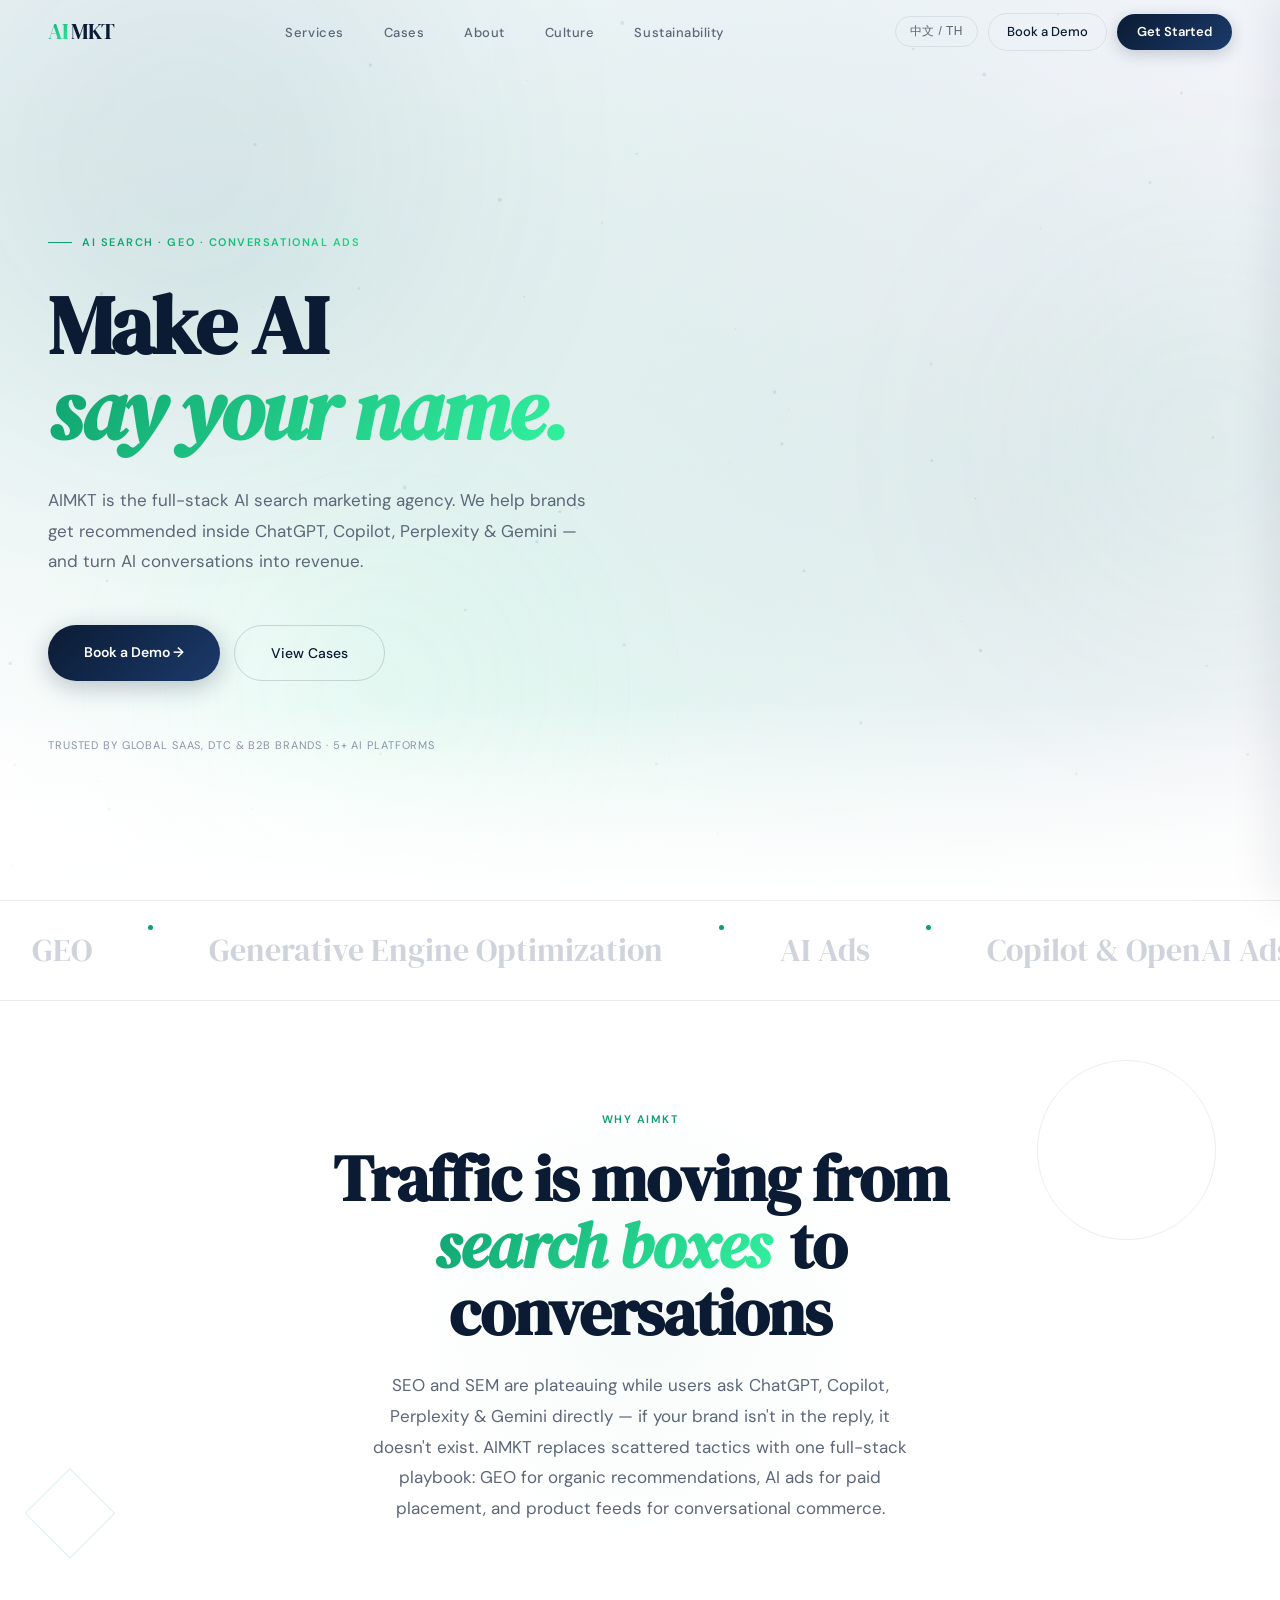
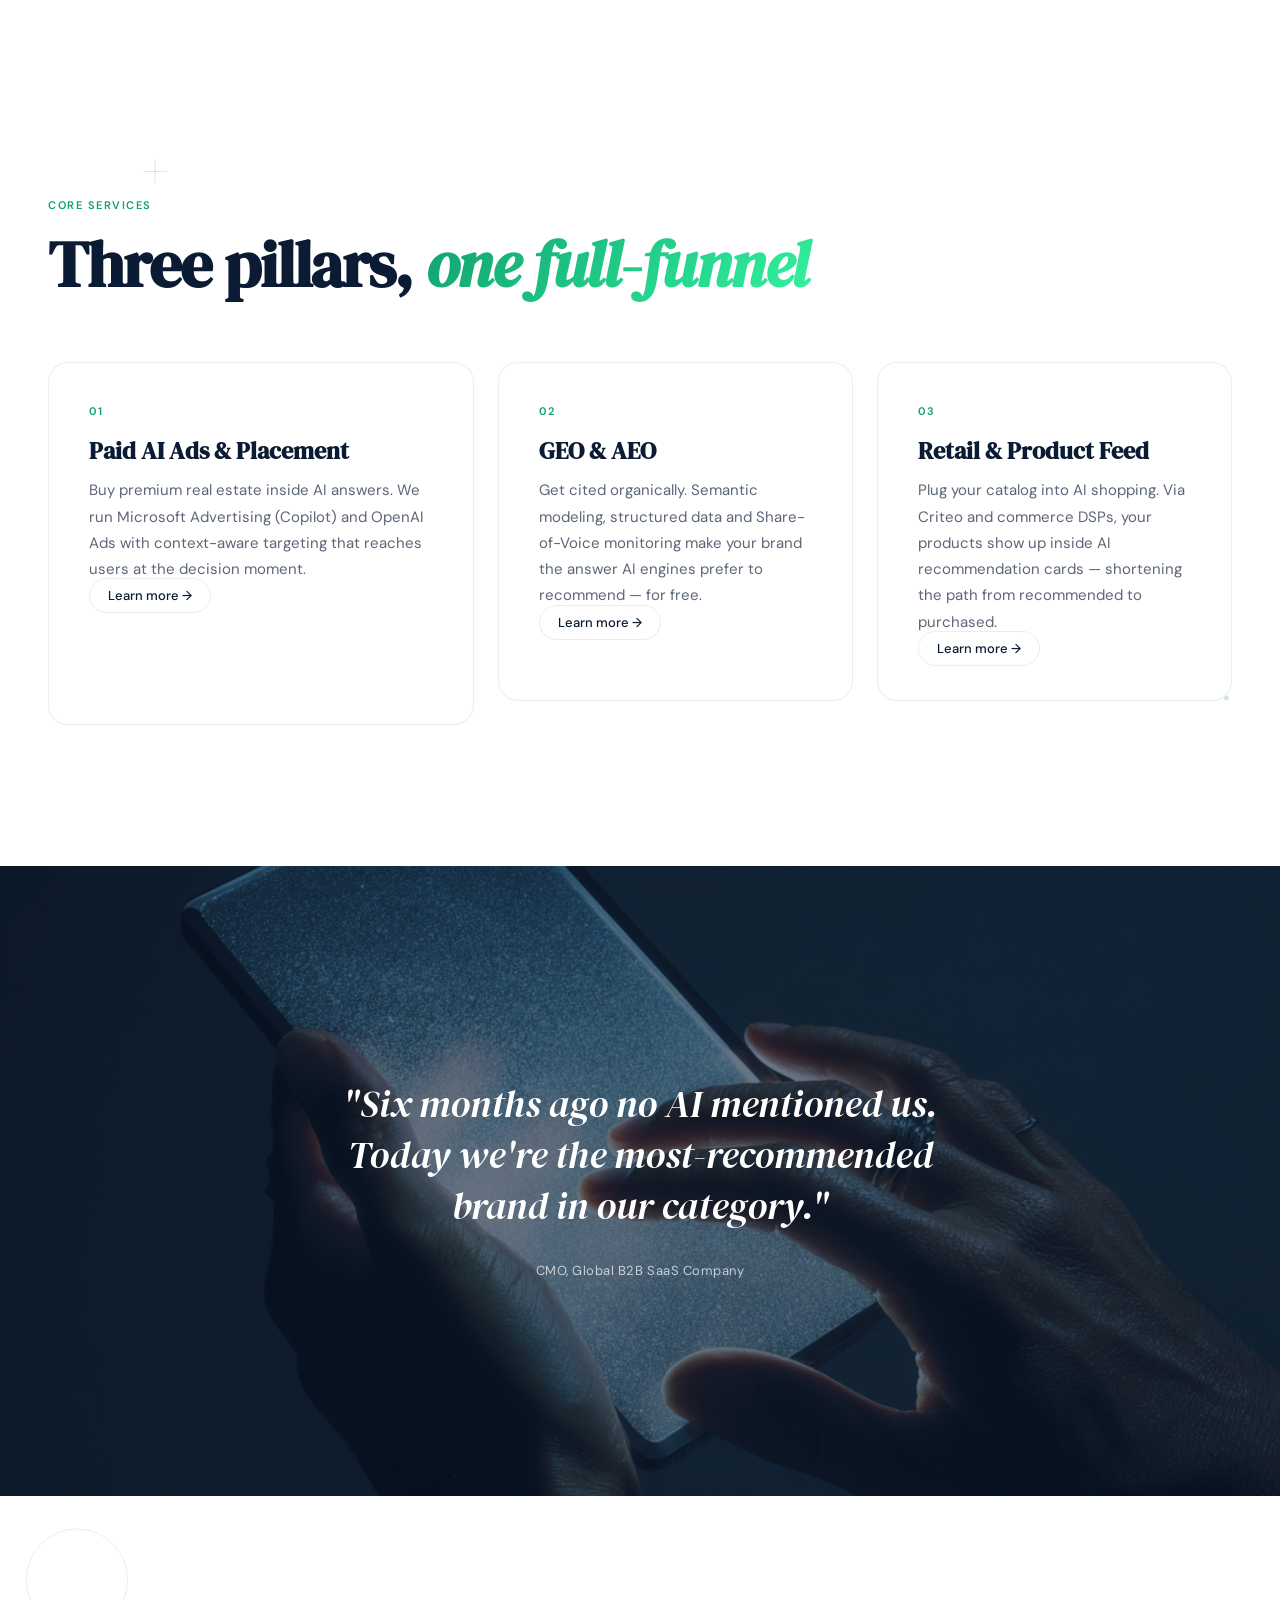
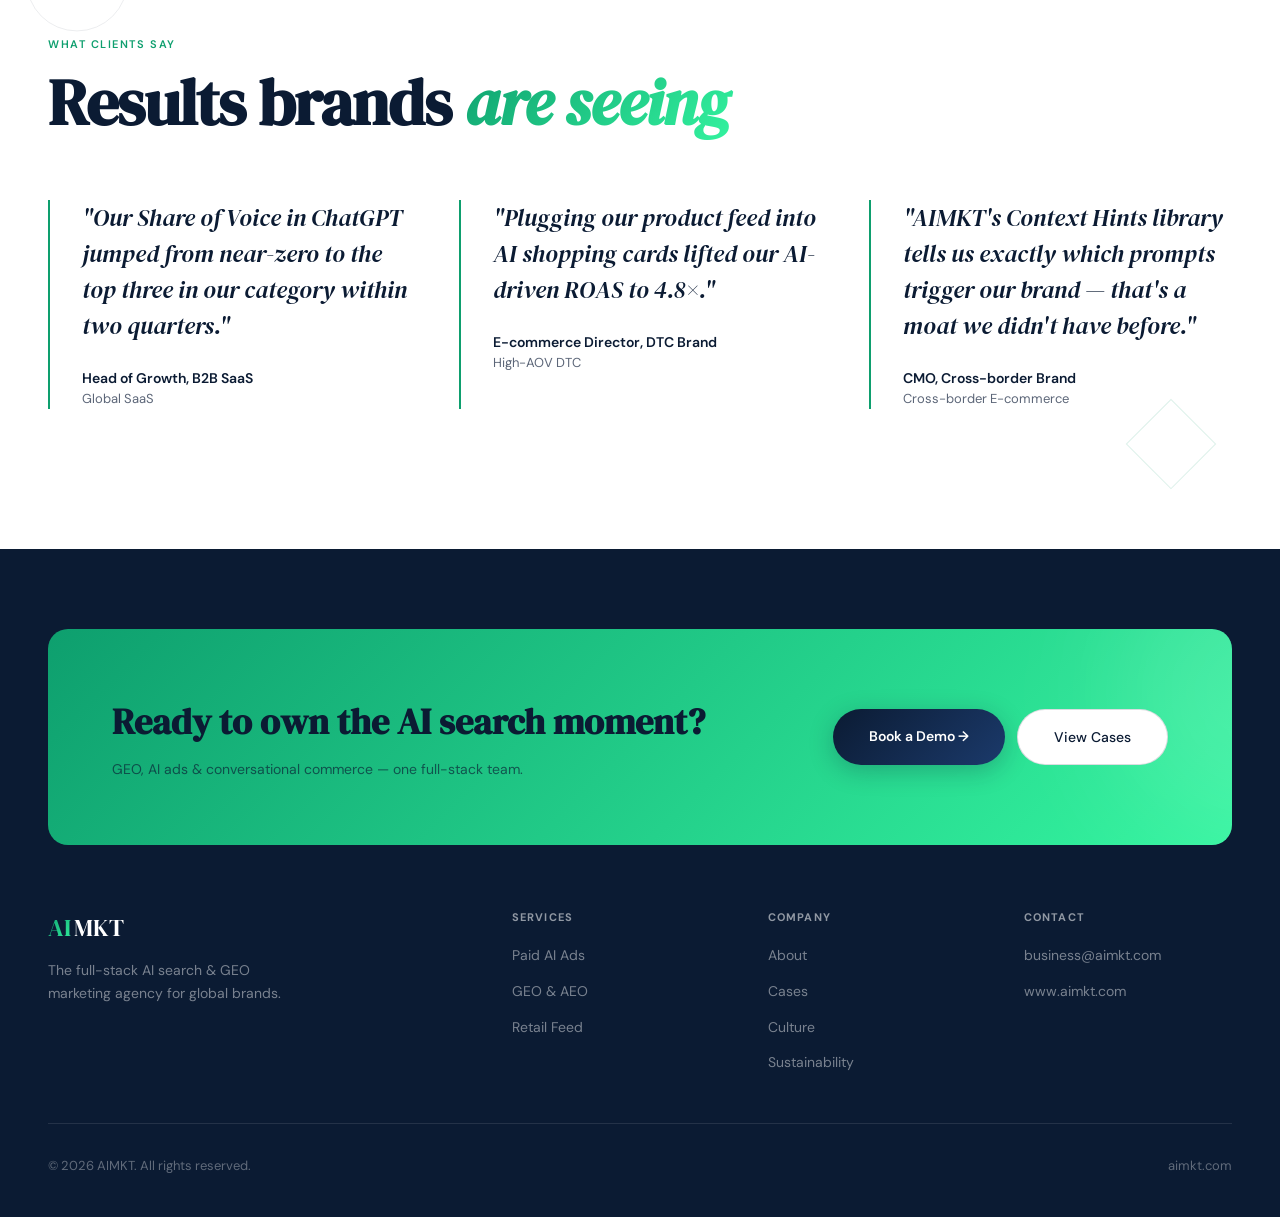
==== commit 88142e28: "Add files via upload" ====
--- a/index.html
+++ b/index.html
@@ -77,23 +77,13 @@
 </div>
 
 <!-- Why AIMKT -->
-<section id="main-content" class="section-glow">
+<section id="main-content" class="section-glow" style="text-align:center;padding-top:110px;padding-bottom:110px">
   <div class="geo geo-ring pulse-ring" style="top:10%;right:5%" data-speed=".02"></div>
   <div class="geo geo-diamond float" style="bottom:15%;left:3%" data-speed=".04"></div>
-  <div class="editorial reveal">
-    <div class="e-img">
-      <img src="images/why-aimkt.png" alt="" style="width:100%;height:100%;object-fit:cover">
-    </div>
-    <div class="e-text">
-      <div class="eyebrow"><span class="en">Why AIMKT</span><span class="zh">为什么选择 AIMKT</span><span class="th">ทำไมต้อง AIMKT</span></div>
-      <h2><span class="en">Traffic is moving from<br><em>search boxes</em> to conversations</span><span class="zh">流量正从<em>搜索框</em><br>迁移到<em>对话</em></span><span class="th">การเข้าชมกำลังเปลี่ยนจาก<em><br>กล่องค้นหา</em>สู่การสนทนา</span></h2>
-      <p class="en">SEO and SEM are plateauing. Users now ask ChatGPT, Copilot, Perplexity and Gemini for answers directly — and if your brand isn't in the reply, it doesn't exist.</p>
-      <p class="zh">SEO 与 SEM 流量见顶，用户开始直接问 ChatGPT、Copilot、Perplexity、Gemini 要答案——品牌若不在 AI 的回答里，就等于不存在。</p>
-      <p class="th">SEO และ SEM กำลังชะลอตัว ผู้ใช้เริ่มถาม ChatGPT, Copilot, Perplexity และ Gemini โดยตรง และถ้าแบรนด์คุณไม่อยู่ในคำตอบ ก็เท่ากับไม่มีอยู่จริง</p>
-      <p class="en" style="margin-top:1rem">AIMKT replaces scattered tactics with one full-stack playbook — GEO for organic recommendations, AI ads for paid placement, and product feeds for conversational commerce.</p>
-      <p class="zh" style="margin-top:1rem">AIMKT 用一套全栈打法取代零散试错——GEO 占住自然推荐、AI 投放卡位付费入口、商品 Feed 接入对话式电商。</p>
-      <p class="th" style="margin-top:1rem">AIMKT แทนที่กลยุทธ์กระจัดกระจายด้วยแผนครบวงจร — GEO สำหรับคำแนะนำ, โฆษณา AI สำหรับตำแหน่งจ่าย, และ Product Feed สำหรับพาณิชย์แบบสนทนา</p>
-    </div>
+  <div class="reveal" style="max-width:780px;margin:0 auto">
+    <div class="eyebrow"><span class="en">Why AIMKT</span><span class="zh">为什么选择 AIMKT</span><span class="th">ทำไมต้อง AIMKT</span></div>
+    <h2 class="sh2" style="text-align:center"><span class="en">Traffic is moving from <em>search boxes</em> to conversations</span><span class="zh">流量正从<em>搜索框</em>迁移到<em>对话</em></span><span class="th">การเข้าชมกำลังเปลี่ยนจาก<em>กล่องค้นหา</em>สู่การสนทนา</span></h2>
+    <p class="slead" style="margin:0 auto"><span class="en">SEO and SEM are plateauing while users ask ChatGPT, Copilot, Perplexity &amp; Gemini directly — if your brand isn't in the reply, it doesn't exist. AIMKT replaces scattered tactics with one full-stack playbook: GEO for organic recommendations, AI ads for paid placement, and product feeds for conversational commerce.</span><span class="zh">SEO 与 SEM 流量见顶，用户开始直接问 ChatGPT、Copilot、Perplexity、Gemini 要答案——品牌若不在 AI 的回答里，就等于不存在。AIMKT 用一套全栈打法取代零散试错：GEO 占住自然推荐、AI 投放卡位付费入口、商品 Feed 接入对话式电商。</span><span class="th">SEO และ SEM กำลังชะลอตัว ผู้ใช้ถาม ChatGPT, Copilot, Perplexity, Gemini โดยตรง ถ้าแบรนด์ไม่อยู่ในคำตอบ ก็เท่ากับไม่มีอยู่ AIMKT รวม GEO โฆษณา AI และ Product Feed เป็นแผนเดียว</span></p>
   </div>
 </section>
 
@@ -131,7 +121,7 @@
 <div class="full-bleed reveal" style="background:url('images/quote-bg.png') center/cover;min-height:50vh;display:flex;align-items:center;justify-content:center">
   <div class="overlay-text">
     <blockquote><span class="en">"Six months ago no AI mentioned us. Today we're the most-recommended brand in our category."</span><span class="zh">「半年前，没有任何 AI 提到我们；今天，我们是品类里被推荐最多的品牌。」</span><span class="th">"หกเดือนก่อนไม่มี AI พูดถึงเรา วันนี้เราคือแบรนด์ที่ถูกแนะนำมากที่สุดในหมวดของเรา"</span></blockquote>
-    <cite><span class="en">CMO, Global B2B SaaS Company · illustrative</span><span class="zh">某全球化 B2B SaaS 公司 CMO · 示意</span><span class="th">CMO, Global B2B SaaS Company · illustrative</span></cite>
+    <cite><span class="en">CMO, Global B2B SaaS Company</span><span class="zh">某全球化 B2B SaaS 公司 CMO</span><span class="th">CMO, Global B2B SaaS Company</span></cite>
   </div>
 </div>
 
@@ -148,19 +138,19 @@
       <p class="testimonial-quote en">"Our Share of Voice in ChatGPT jumped from near-zero to the top three in our category within two quarters."</p>
       <p class="testimonial-quote zh">「两个季度内，我们在 ChatGPT 里的 AI 声量从几乎为零冲到品类前三。」</p>
       <p class="testimonial-quote th">"Share of Voice ของเราใน ChatGPT กระโดดจากใกล้ศูนย์เข้าสู่สามอันดับแรกในสองไตรมาส"</p>
-      <div class="testimonial-author"><strong><span class="en">Head of Growth, B2B SaaS</span><span class="zh">某 B2B SaaS 增长负责人</span></strong><span class="en">Global SaaS · illustrative</span><span class="zh">全球化 SaaS · 示意</span></div>
+      <div class="testimonial-author"><strong><span class="en">Head of Growth, B2B SaaS</span><span class="zh">某 B2B SaaS 增长负责人</span></strong><span class="en">Global SaaS</span><span class="zh">全球化 SaaS</span></div>
     </div>
     <div class="testimonial reveal d1">
       <p class="testimonial-quote en">"Plugging our product feed into AI shopping cards lifted our AI-driven ROAS to 4.8×."</p>
       <p class="testimonial-quote zh">「把商品 Feed 接入 AI 购物卡片后，AI 渠道的 ROAS 做到了 4.8 倍。」</p>
       <p class="testimonial-quote th">"การเชื่อม Product Feed เข้ากับ AI Shopping Cards ยก ROAS จาก AI ขึ้นเป็น 4.8×"</p>
-      <div class="testimonial-author"><strong><span class="en">E-commerce Director, DTC Brand</span><span class="zh">某 DTC 品牌电商总监</span></strong><span class="en">High-AOV DTC · illustrative</span><span class="zh">高客单 DTC · 示意</span></div>
+      <div class="testimonial-author"><strong><span class="en">E-commerce Director, DTC Brand</span><span class="zh">某 DTC 品牌电商总监</span></strong><span class="en">High-AOV DTC</span><span class="zh">高客单 DTC</span></div>
     </div>
     <div class="testimonial reveal d2">
       <p class="testimonial-quote en">"AIMKT's Context Hints library tells us exactly which prompts trigger our brand — that's a moat we didn't have before."</p>
       <p class="testimonial-quote zh">「AIMKT 的上下文意图库能精确告诉我们哪些提问会触发自家品牌——这是我们过去没有的护城河。」</p>
       <p class="testimonial-quote th">"Context Hints ของ AIMKT บอกเราได้เลยว่า Prompt ใดเรียกแบรนด์เรา นี่คือคูเมืองที่เราไม่เคยมี"</p>
-      <div class="testimonial-author"><strong><span class="en">CMO, Cross-border Brand</span><span class="zh">某跨境电商品牌 CMO</span></strong><span class="en">Cross-border E-commerce · illustrative</span><span class="zh">跨境电商 · 示意</span></div>
+      <div class="testimonial-author"><strong><span class="en">CMO, Cross-border Brand</span><span class="zh">某跨境电商品牌 CMO</span></strong><span class="en">Cross-border E-commerce</span><span class="zh">跨境电商</span></div>
     </div>
   </div>
 </section>
--- a/css/style.css
+++ b/css/style.css
@@ -111,6 +111,8 @@
 .eyebrow{font-size:11px;font-weight:600;letter-spacing:.14em;text-transform:uppercase;color:var(--accent);margin-bottom:1rem}
 .sh2{font-family:'DM Serif Display',serif;font-size:clamp(36px,5vw,64px);line-height:1.05;letter-spacing:-1px;color:var(--ink);margin-bottom:1.5rem}
 .sh2 em{font-style:italic;background:var(--gradient-accent);-webkit-background-clip:text;-webkit-text-fill-color:transparent;background-clip:text}
+/* prevent CJK trailing glyph clip on gradient-filled text */
+.hero h1 em,.page-hero h1 em,.sh2 em,.e-text h2 em,.feat-num,.flogo em,.logo em{padding-right:.14em}
 .slead{font-size:17px;color:var(--ink-muted);max-width:560px;line-height:1.8}
 .shead{margin-bottom:4rem}
 
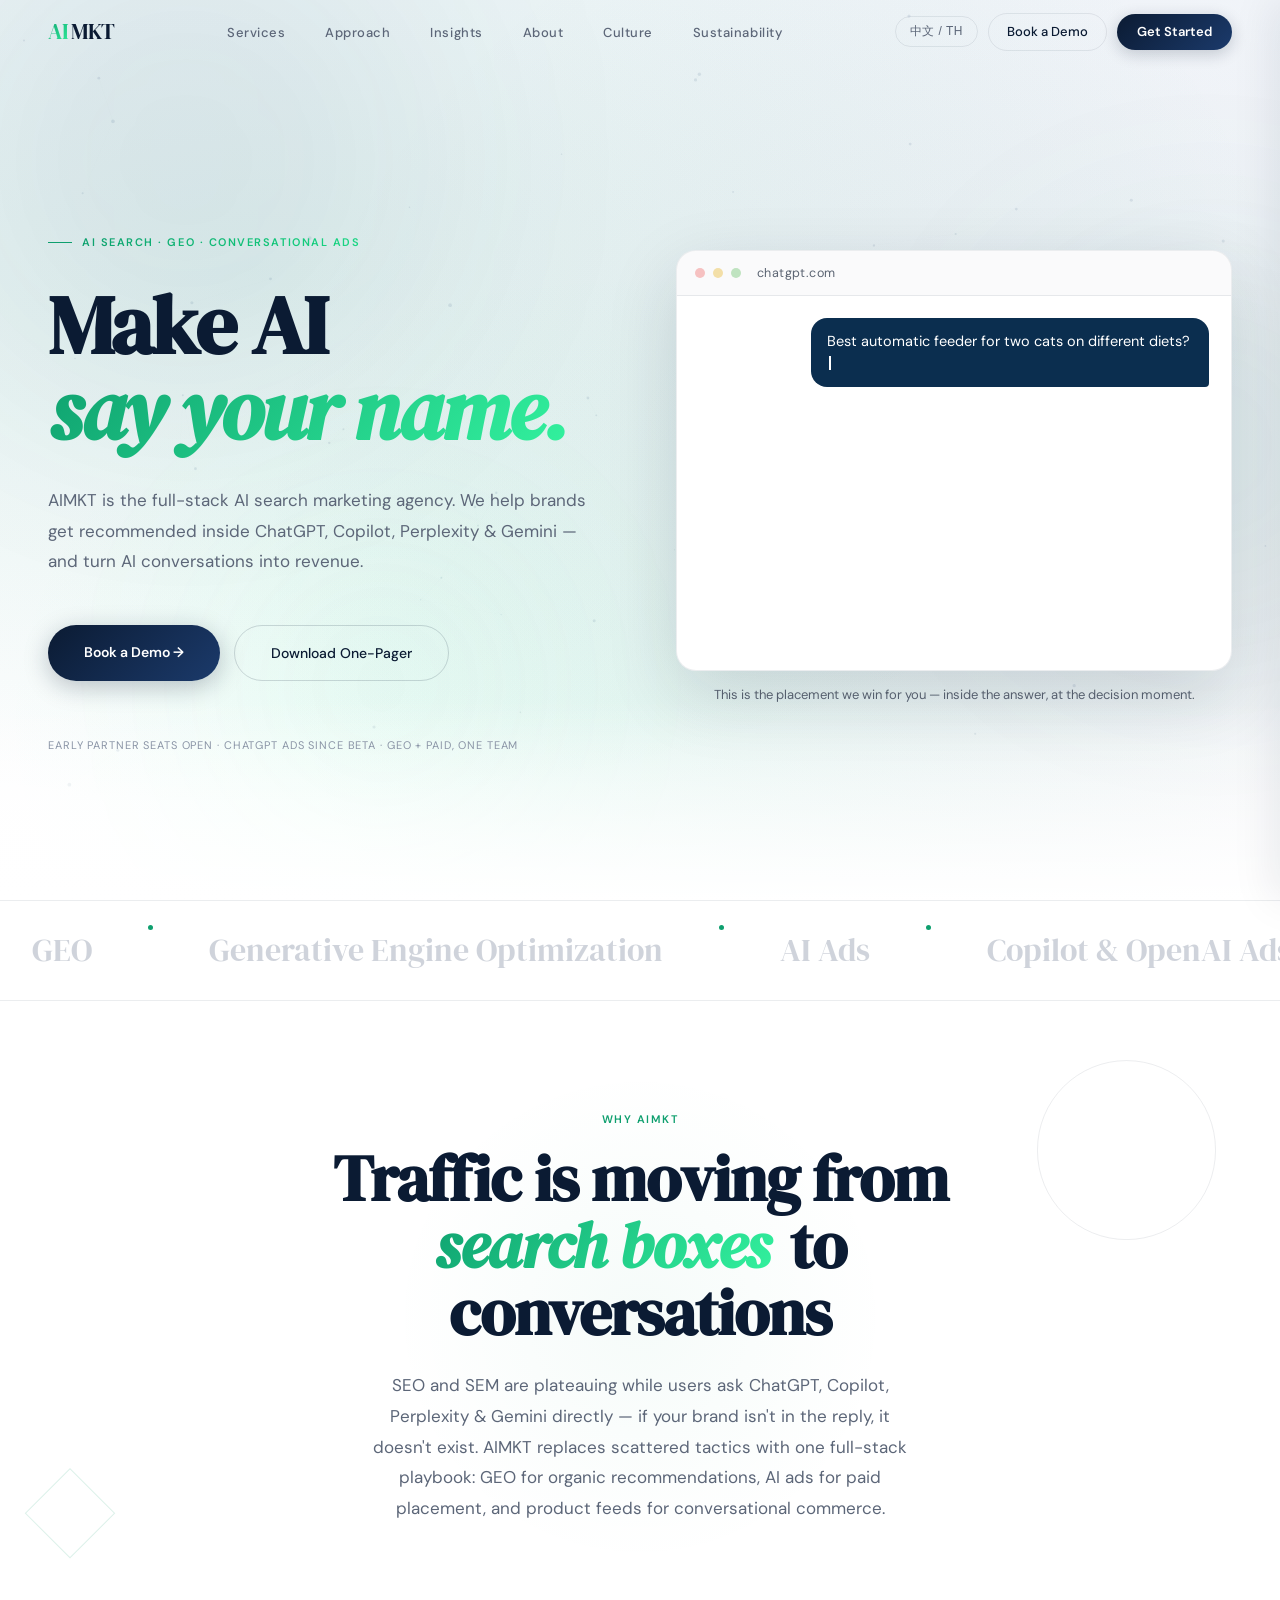
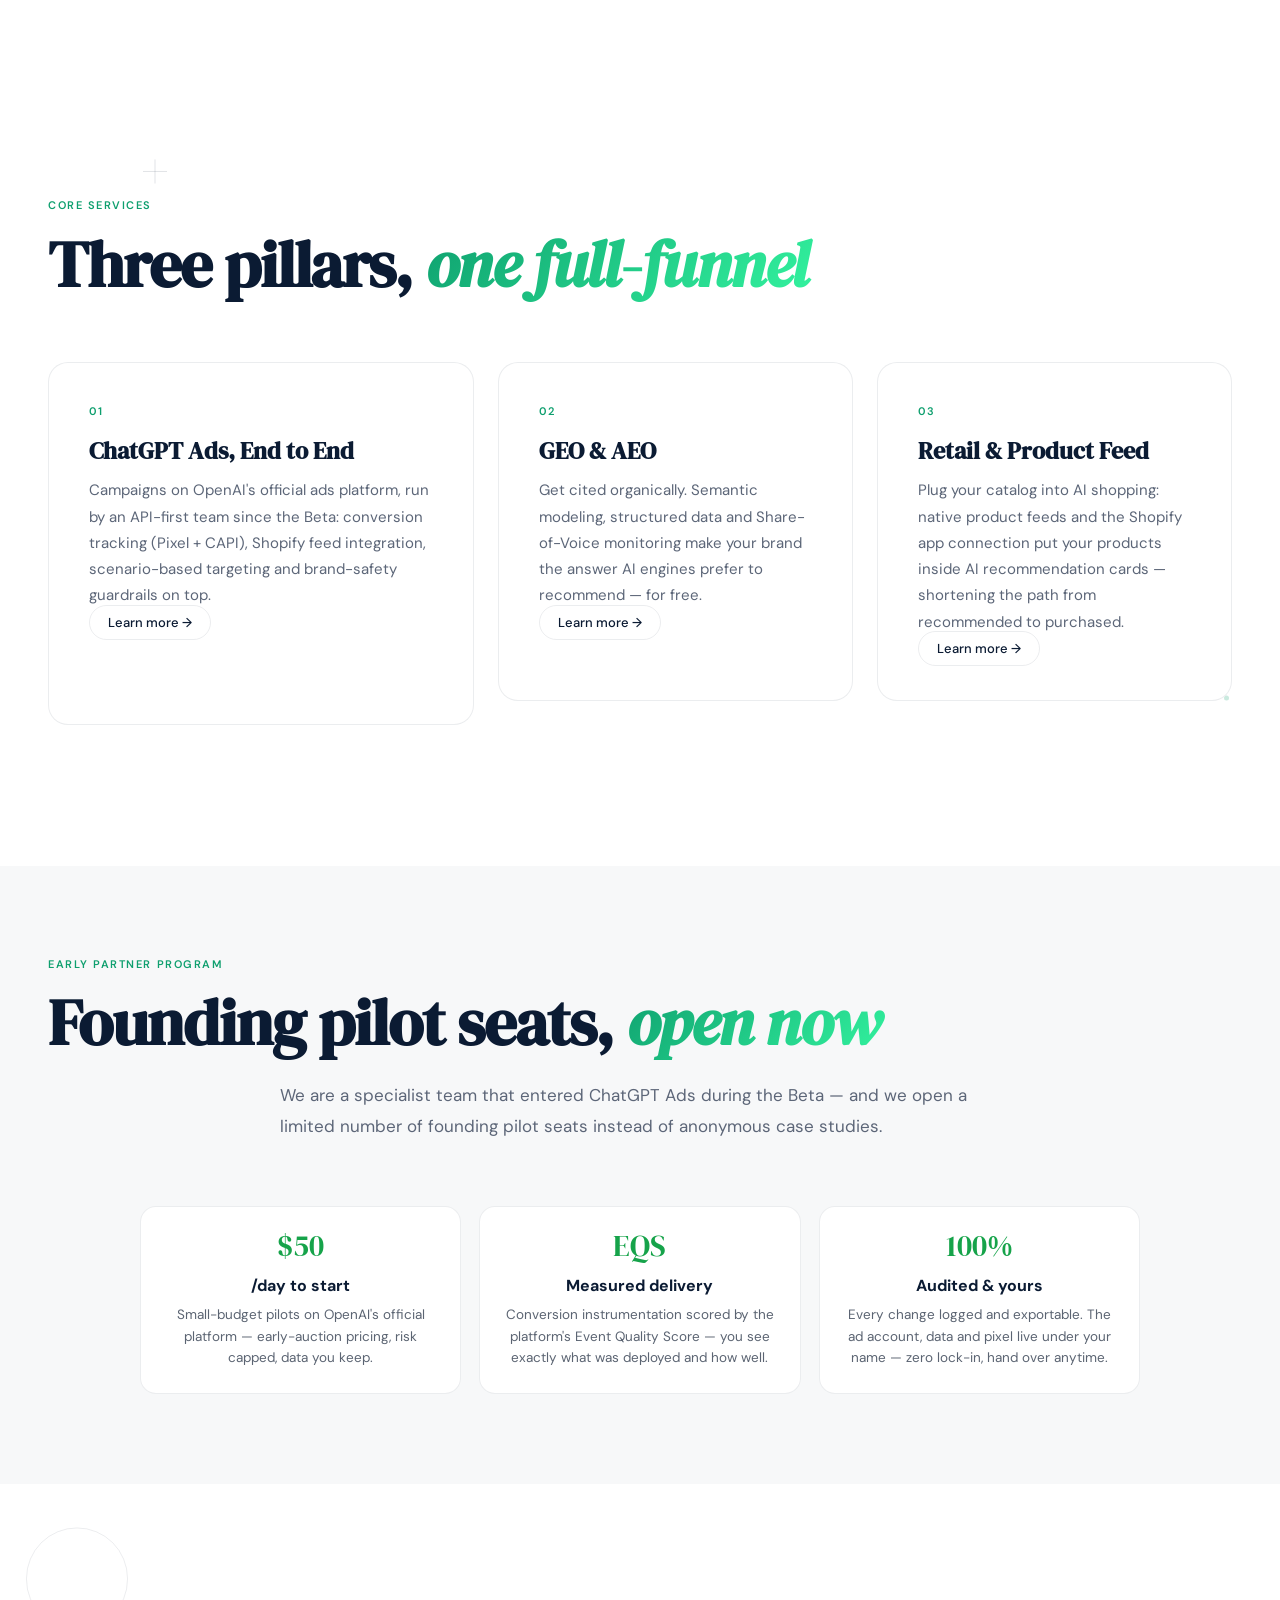
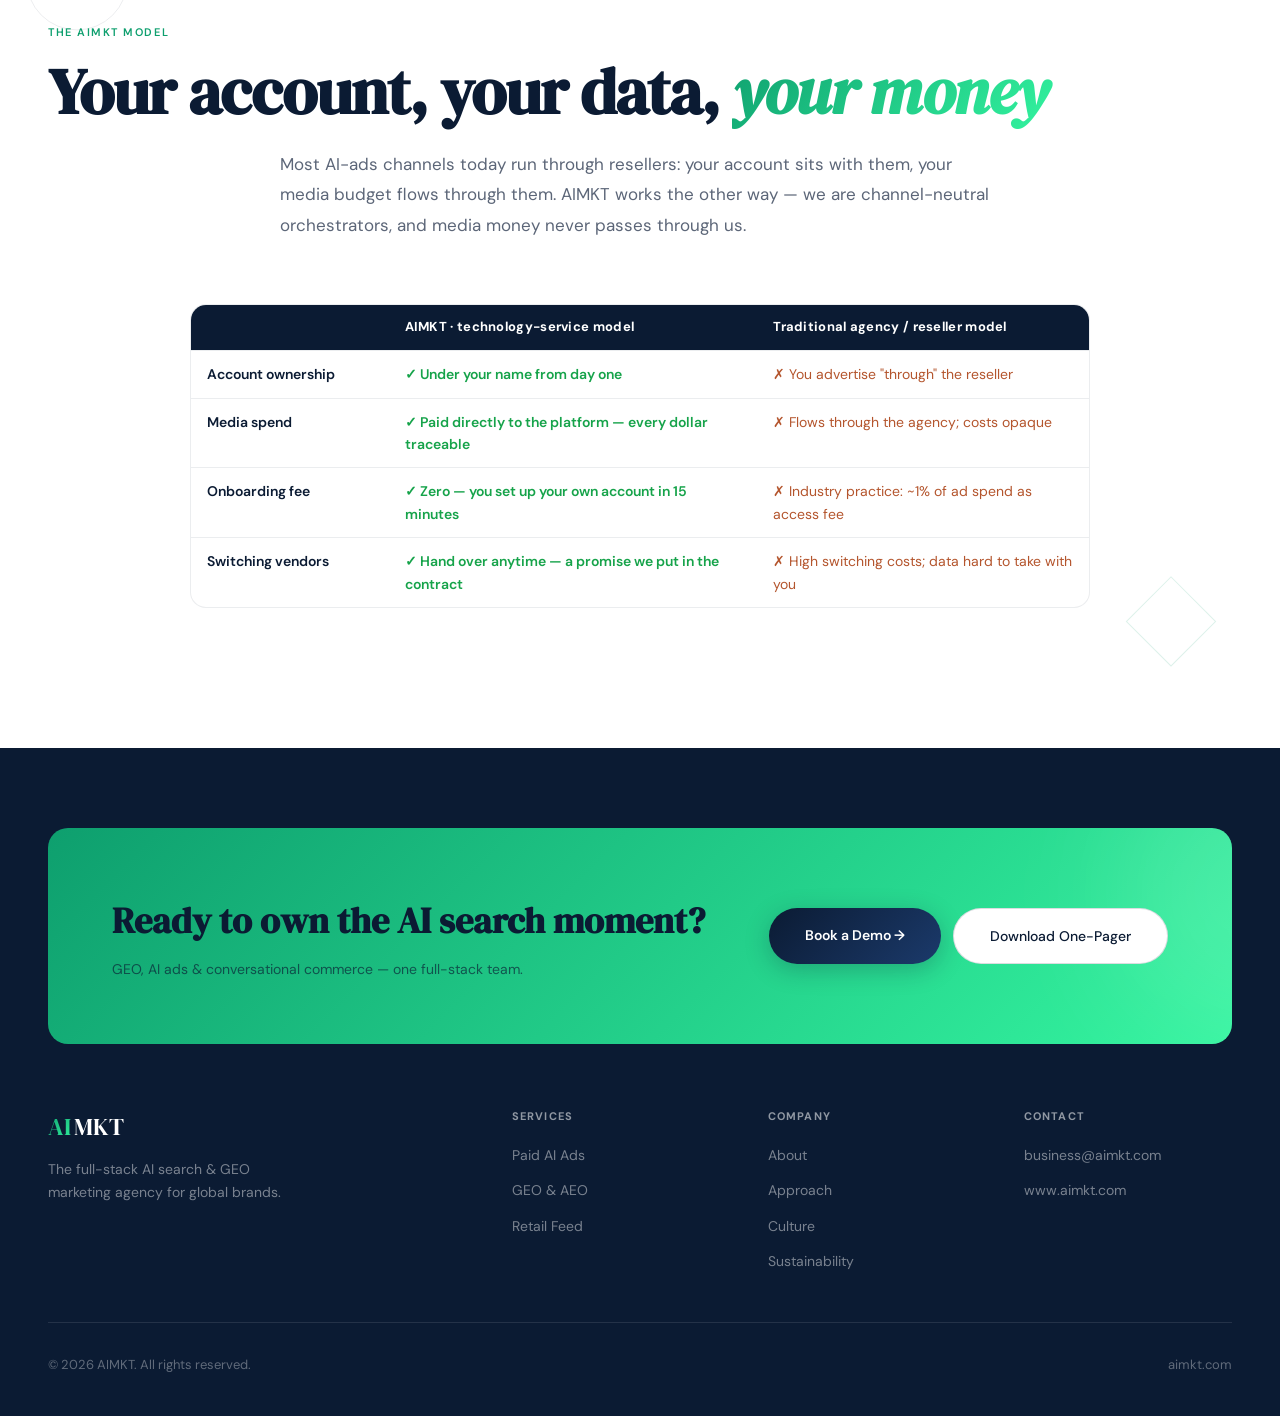
==== commit 726a7683: "Add files via upload" ====
--- a/index.html
+++ b/index.html
@@ -4,7 +4,7 @@
   <meta charset="UTF-8">
   <meta name="viewport" content="width=device-width, initial-scale=1.0">
   <title>AIMKT — AI Search, GEO &amp; Conversational Ads Agency</title>
-  <meta name="description" content="AIMKT is the full-stack AI search marketing agency — GEO (Generative Engine Optimization), AI ads on Copilot & OpenAI, and retail product feeds. Get recommended inside ChatGPT, Perplexity & Gemini.">
+  <meta name="description" content="AIMKT runs ChatGPT Ads end to end — campaigns, Pixel/CAPI conversion tracking, Shopify feeds and GEO — on OpenAI's official platform. Your account, your data, your money.">
   <link rel="canonical" href="https://aimkt.com/">
   <meta property="og:title" content="AIMKT — AI Search, GEO & Conversational Ads Agency">
   <meta property="og:description" content="The full-stack AI search marketing agency. Get recommended inside ChatGPT, Copilot, Perplexity & Gemini.">
@@ -26,7 +26,8 @@
   <a href="index.html" class="logo"><em>AI</em>MKT</a>
   <ul class="nav-links">
     <li><a href="features.html"><span class="en">Services</span><span class="zh">服务</span><span class="th">บริการ</span></a></li>
-    <li><a href="vendors.html"><span class="en">Cases</span><span class="zh">标杆案例</span><span class="th">เคส</span></a></li>
+    <li><a href="vendors.html"><span class="en">Approach</span><span class="zh">服务方法</span><span class="th">แนวทาง</span></a></li>
+    <li><a href="insights.html"><span class="en">Insights</span><span class="zh">洞察</span><span class="th">อินไซต์</span></a></li>
     <li><a href="about.html"><span class="en">About</span><span class="zh">关于我们</span><span class="th">เกี่ยวกับเรา</span></a></li>
     <li><a href="culture.html"><span class="en">Culture</span><span class="zh">企业文化</span><span class="th">วัฒนธรรม</span></a></li>
     <li><a href="sustainability.html"><span class="en">Sustainability</span><span class="zh">可持续发展</span><span class="th">ความยั่งยืน</span></a></li>
@@ -42,7 +43,8 @@
 <div class="mobile-menu">
   <a href="index.html"><span class="en">Home</span><span class="zh">首页</span><span class="th">หน้าแรก</span></a>
   <a href="features.html"><span class="en">Services</span><span class="zh">服务</span><span class="th">บริการ</span></a>
-  <a href="vendors.html"><span class="en">Cases</span><span class="zh">标杆案例</span><span class="th">เคส</span></a>
+  <a href="vendors.html"><span class="en">Approach</span><span class="zh">服务方法</span><span class="th">แนวทาง</span></a>
+<a href="insights.html"><span class="en">Insights</span><span class="zh">洞察</span><span class="th">อินไซต์</span></a>
   <a href="about.html"><span class="en">About</span><span class="zh">关于我们</span><span class="th">เกี่ยวกับเรา</span></a>
   <a href="culture.html"><span class="en">Culture</span><span class="zh">企业文化</span><span class="th">วัฒนธรรม</span></a>
   <a href="sustainability.html"><span class="en">Sustainability</span><span class="zh">可持续发展</span><span class="th">ความยั่งยืน</span></a>
@@ -62,11 +64,58 @@
     <p class="hero-sub reveal d2"><span class="en">AIMKT is the full-stack AI search marketing agency. We help brands get recommended inside ChatGPT, Copilot, Perplexity &amp; Gemini — and turn AI conversations into revenue.</span><span class="zh">AIMKT 是全栈 AI 搜索营销代理商。我们帮品牌在 ChatGPT、Copilot、Perplexity、Gemini 的回答里赢得优先推荐，把 AI 对话变成真实生意。</span><span class="th">AIMKT คือผู้เชี่ยวชาญด้าน AI Search แบบครบวงจร ช่วยให้แบรนด์ของคุณถูกแนะนำใน ChatGPT, Copilot, Perplexity & Gemini และเปลี่ยนการสนทนา AI เป็นรายได้</span></p>
     <div class="hero-actions reveal d3">
       <a href="mailto:business@aimkt.com" class="btn-lg"><span class="en">Book a Demo →</span><span class="zh">预约咨询 →</span><span class="th">นัดปรึกษา →</span></a>
-      <a href="vendors.html" class="btn-lg-out"><span class="en">View Cases</span><span class="zh">查看案例</span><span class="th">ดูเคส</span></a>
-    </div>
-    <p class="hero-trust reveal d4"><span class="en">Trusted by global SaaS, DTC &amp; B2B brands · 5+ AI platforms</span><span class="zh">已服务出海 SaaS、DTC、B2B 品牌 · 覆盖 5+ AI 平台</span><span class="th">ได้รับความไว้วางใจจากแบรนด์ SaaS, DTC & B2B · 5+ แพลตฟอร์ม AI</span></p>
-  </div>
-</div>
+      <a href="onepager-en.pdf" download class="btn-lg-out"><span class="en">Download One-Pager</span><span class="zh">下载一页介绍</span><span class="th">ดาวน์โหลด One-Pager</span></a>
+    </div>
+    <p class="hero-trust reveal d4"><span class="en">Early partner seats open · ChatGPT Ads since Beta · GEO + Paid, one team</span><span class="zh">早期合作伙伴席位开放 · ChatGPT Ads Beta 期入场 · GEO 与付费投放一个团队</span><span class="th">เปิดรับพันธมิตรระยะแรก · ChatGPT Ads ตั้งแต่ Beta · GEO + Paid ทีมเดียว</span></p>
+  </div>
+  <div class="hero-demo-wrap reveal d4">
+    <div class="chat-demo" id="chatDemo">
+      <div class="chat-demo-bar"><i></i><i></i><i></i><span>chatgpt.com</span></div>
+      <div class="chat-demo-body">
+        <div class="cd-bubble user"><span id="cdQuestion"></span><span class="caret" id="cdCaret"></span></div>
+        <div class="cd-bubble ai" id="cdAnswer">
+          <span class="en">For two cats on different diets, an RFID feeder that recognizes each collar tag is the cleanest setup — it locks each bowl to one cat automatically.</span>
+          <span class="zh">两只猫吃不同粮的话，最干净的方案是 RFID 智能喂食器——识别项圈自动锁定各自的碗。</span>
+          <span class="th">For two cats on different diets, an RFID feeder that recognizes each collar tag is the cleanest setup.</span>
+        </div>
+        <div class="cd-ad" id="cdAd">
+          <div class="cd-ad-thumb">🐾</div>
+          <div class="cd-ad-info">
+            <div class="cd-ad-sponsored">Sponsored · Your Brand</div>
+            <div class="cd-ad-title"><span class="en">Your Product — Smart Feeder for Multi-Pet Homes</span><span class="zh">你的产品——多宠家庭智能喂食器</span><span class="th">สินค้าของคุณ — เครื่องให้อาหารอัจฉริยะสำหรับบ้านหลายสัตว์เลี้ยง</span></div>
+            <div class="cd-ad-desc"><span class="en">Scenario-based targeting puts your product in the answer</span><span class="zh">场景化定向让你的产品出现在答案里</span><span class="th">การกำหนดเป้าตามสถานการณ์ทำให้สินค้าของคุณอยู่ในคำตอบ</span></div>
+          </div>
+          <div class="cd-ad-cta">Shop now</div>
+        </div>
+      </div>
+    </div>
+    <p class="cd-caption"><span class="en">This is the placement we win for you — inside the answer, at the decision moment.</span><span class="zh">这就是我们帮你占住的位置——答案里，决策瞬间。</span><span class="th">นี่คือตำแหน่งที่เราช่วยคุณครอง — ในคำตอบ ณ ช่วงเวลาตัดสินใจ</span></p>
+  </div>
+</div>
+
+<script>
+(function(){
+  var questions={en:"Best automatic feeder for two cats on different diets?",zh:"两只猫吃不同的粮,有什么好的自动喂食器?",th:"Best automatic feeder for two cats on different diets?"};
+  function lang(){return document.body.classList.contains('lang-zh')?'zh':(document.body.classList.contains('lang-th')?'th':'en');}
+  function run(){
+    var q=document.getElementById('cdQuestion'),a=document.getElementById('cdAnswer'),ad=document.getElementById('cdAd'),caret=document.getElementById('cdCaret');
+    var text=questions[lang()]||questions.en;
+    q.textContent='';a.classList.remove('show');ad.classList.remove('show');
+    var i=0;
+    (function type(){
+      if(i<=text.length){q.textContent=text.slice(0,i);i++;setTimeout(type,34);}
+      else{setTimeout(function(){caret.style.display='none';a.classList.add('show');},420);
+           setTimeout(function(){ad.classList.add('show');},1750);
+           setTimeout(function(){caret.style.display='';run();},8600);}
+    })();
+  }
+  var started=false;
+  window.addEventListener('scroll',function(){if(!started&&window.scrollY<window.innerHeight*0.9){}},{passive:true});
+  function boot(){if(started)return;started=true;run();}
+  if(window.IntersectionObserver){var io=new IntersectionObserver(function(es){es.forEach(function(e){if(e.isIntersecting){boot();io.disconnect();}})},{threshold:.3});io.observe(document.getElementById('chatDemo'));}
+  else{boot();}
+})();
+</script>
 
 <!-- Marquee -->
 <div class="marquee-section">
@@ -98,8 +147,8 @@
   <div class="bento-grid">
     <div class="card card-tilt reveal">
       <div class="card-tag"><span class="en">01</span></div>
-      <h3><span class="en">Paid AI Ads &amp; Placement</span><span class="zh">付费竞价与生态卡位</span><span class="th">โฆษณา AI และตำแหน่งวาง</span></h3>
-      <p><span class="en">Buy premium real estate inside AI answers. We run Microsoft Advertising (Copilot) and OpenAI Ads with context-aware targeting that reaches users at the decision moment.</span><span class="zh">买下 AI 回答页的优质广告位。我们投放 Microsoft Advertising (Copilot) 与 OpenAI Ads，用上下文意图定向触达决策瞬间。</span><span class="th">จองพื้นที่โฆษณาในคำตอบ AI เราดูแล Microsoft Advertising (Copilot) และ OpenAI Ads ด้วยการกำหนดเป้าตามบริบท</span></p>
+      <h3><span class="en">ChatGPT Ads, End to End</span><span class="zh">ChatGPT Ads 全链路投放</span><span class="th">ChatGPT Ads แบบครบวงจร</span></h3>
+      <p><span class="en">Campaigns on OpenAI's official ads platform, run by an API-first team since the Beta: conversion tracking (Pixel + CAPI), Shopify feed integration, scenario-based targeting and brand-safety guardrails on top.</span><span class="zh">基于 OpenAI 官方广告平台的投放——Beta 期入场、API 优先的团队操盘：转化追踪（Pixel + CAPI）部署、Shopify 商品目录接入、场景化定向与品牌安全护栏。</span><span class="th">แคมเปญบนแพลตฟอร์มโฆษณาทางการของ OpenAI โดยทีม API-first ตั้งแต่ Beta: ติดตาม Conversion (Pixel + CAPI), เชื่อมต่อ Shopify Feed, การกำหนดเป้าตามสถานการณ์ และ Brand Safety</span></p>
       <a href="features.html" class="btn-ghost" style="margin-top:1.5rem;border-color:var(--border);color:var(--ink)"><span class="en">Learn more →</span><span class="zh">了解更多 →</span><span class="th">เรียนรู้เพิ่มเติม →</span></a>
     </div>
     <div class="card card-tilt reveal d1">
@@ -111,47 +160,75 @@
     <div class="card card-tilt reveal d2">
       <div class="card-tag"><span class="en">03</span></div>
       <h3><span class="en">Retail &amp; Product Feed</span><span class="zh">Retail &amp; Product Feed</span><span class="th">Retail &amp; Product Feed</span></h3>
-      <p><span class="en">Plug your catalog into AI shopping. Via Criteo and commerce DSPs, your products show up inside AI recommendation cards — shortening the path from recommended to purchased.</span><span class="zh">把商品库接入 AI 购物。通过 Criteo 与商务 DSP，你的商品出现在 AI 推荐卡片里，缩短从「被推荐」到「下单」的路径。</span><span class="th">เชื่อมแคตตาล็อกเข้ากับ AI Shopping ผ่าน Criteo และ Commerce DSP</span></p>
+      <p><span class="en">Plug your catalog into AI shopping: native product feeds and the Shopify app connection put your products inside AI recommendation cards — shortening the path from recommended to purchased.</span><span class="zh">把商品库接入 AI 购物：原生商品 Feed 与 Shopify 直连，让你的商品出现在 AI 推荐卡片里，缩短从「被推荐」到「下单」的路径。</span><span class="th">เชื่อมแคตตาล็อกเข้ากับ AI Shopping ด้วย Product Feed และ Shopify เพื่อให้สินค้าของคุณปรากฏในการ์ดแนะนำของ AI</span></p>
       <a href="features.html" class="btn-ghost" style="margin-top:1.5rem;border-color:var(--border);color:var(--ink)"><span class="en">Learn more →</span><span class="zh">了解更多 →</span><span class="th">เรียนรู้เพิ่มเติม →</span></a>
     </div>
   </div>
 </section>
 
-<!-- Full-bleed Quote -->
-<div class="full-bleed reveal" style="background:url('images/quote-bg.png') center/cover;min-height:50vh;display:flex;align-items:center;justify-content:center">
-  <div class="overlay-text">
-    <blockquote><span class="en">"Six months ago no AI mentioned us. Today we're the most-recommended brand in our category."</span><span class="zh">「半年前，没有任何 AI 提到我们；今天，我们是品类里被推荐最多的品牌。」</span><span class="th">"หกเดือนก่อนไม่มี AI พูดถึงเรา วันนี้เราคือแบรนด์ที่ถูกแนะนำมากที่สุดในหมวดของเรา"</span></blockquote>
-    <cite><span class="en">CMO, Global B2B SaaS Company</span><span class="zh">某全球化 B2B SaaS 公司 CMO</span><span class="th">CMO, Global B2B SaaS Company</span></cite>
-  </div>
-</div>
-
-<!-- Testimonials -->
+<!-- Early Partner Program -->
+<section style="background:rgba(11,46,79,.03);padding-top:90px;padding-bottom:90px">
+  <div class="shead reveal">
+    <div class="eyebrow"><span class="en">Early Partner Program</span><span class="zh">早期合作伙伴计划</span><span class="th">โปรแกรมพันธมิตรระยะแรก</span></div>
+    <h2 class="sh2"><span class="en">Founding pilot seats, <em>open now</em></span><span class="zh">首批试点席位，<em>开放中</em></span><span class="th">ที่นั่งนำร่องรุ่นแรก<em>เปิดอยู่ตอนนี้</em></span></h2>
+    <p class="slead" style="max-width:720px;margin:0 auto 8px"><span class="en">We are a specialist team that entered ChatGPT Ads during the Beta — and we open a limited number of founding pilot seats instead of anonymous case studies.</span><span class="zh">我们是 Beta 期入场的 ChatGPT Ads 专职团队——我们开放少量首批试点席位，而不是放匿名案例。</span><span class="th">เราเป็นทีมเฉพาะทางที่เข้าสู่ ChatGPT Ads ตั้งแต่ Beta และเปิดที่นั่งนำร่องจำนวนจำกัดแทนเคสศึกษาไม่ระบุชื่อ</span></p>
+  </div>
+  <div class="pilot-grid" style="margin-top:34px">
+    <div class="pilot-card reveal">
+      <div class="pilot-num">$50</div>
+      <h4><span class="en">/day to start</span><span class="zh">/日起测</span><span class="th">/วัน เริ่มต้น</span></h4>
+      <p><span class="en">Small-budget pilots on OpenAI's official platform — early-auction pricing, risk capped, data you keep.</span><span class="zh">OpenAI 官方平台小预算试点——竞价早期红利、风险可控、数据归你。</span><span class="th">นำร่องงบประมาณเล็กบนแพลตฟอร์มทางการของ OpenAI — ความเสี่ยงจำกัด ข้อมูลเป็นของคุณ</span></p>
+    </div>
+    <div class="pilot-card reveal d1">
+      <div class="pilot-num">EQS</div>
+      <h4><span class="en">Measured delivery</span><span class="zh">量化验收</span><span class="th">การส่งมอบที่วัดผลได้</span></h4>
+      <p><span class="en">Conversion instrumentation scored by the platform's Event Quality Score — you see exactly what was deployed and how well.</span><span class="zh">转化部署以平台官方 Event Quality Score 打分验收——装了什么、装得好不好，全部可见。</span><span class="th">การติดตั้ง Conversion ถูกวัดด้วย Event Quality Score ของแพลตฟอร์ม</span></p>
+    </div>
+    <div class="pilot-card reveal d2">
+      <div class="pilot-num">100%</div>
+      <h4><span class="en">Audited &amp; yours</span><span class="zh">全程审计、账户归你</span><span class="th">ตรวจสอบได้ และเป็นของคุณ</span></h4>
+      <p><span class="en">Every change logged and exportable. The ad account, data and pixel live under your name — zero lock-in, hand over anytime.</span><span class="zh">每一步操作留痕可导出。广告账户、数据与像素都在你名下——零锁定，随时移交。</span><span class="th">ทุกการเปลี่ยนแปลงถูกบันทึก บัญชีโฆษณาและข้อมูลอยู่ในชื่อของคุณ ไม่มีการล็อคอิน</span></p>
+    </div>
+  </div>
+</section>
+
+<!-- Differentiation: AIMKT vs traditional -->
 <section>
   <div class="geo geo-ring float-d2" style="top:5%;left:2%;width:clamp(60px,8vw,120px);height:clamp(60px,8vw,120px)" data-speed=".015"></div>
   <div class="geo geo-diamond float-d3" style="bottom:10%;right:6%" data-speed=".025"></div>
   <div class="shead reveal">
-    <div class="eyebrow"><span class="en">What clients say</span><span class="zh">客户评价</span><span class="th">สิ่งที่ลูกค้าพูด</span></div>
-    <h2 class="sh2"><span class="en">Results brands <em>are seeing</em></span><span class="zh">他们用 AIMKT<em>做到了什么</em></span><span class="th">ผลลัพธ์ที่<em>แบรนด์ต่างได้รับ</em></span></h2>
-  </div>
-  <div class="testimonial-grid">
-    <div class="testimonial reveal">
-      <p class="testimonial-quote en">"Our Share of Voice in ChatGPT jumped from near-zero to the top three in our category within two quarters."</p>
-      <p class="testimonial-quote zh">「两个季度内，我们在 ChatGPT 里的 AI 声量从几乎为零冲到品类前三。」</p>
-      <p class="testimonial-quote th">"Share of Voice ของเราใน ChatGPT กระโดดจากใกล้ศูนย์เข้าสู่สามอันดับแรกในสองไตรมาส"</p>
-      <div class="testimonial-author"><strong><span class="en">Head of Growth, B2B SaaS</span><span class="zh">某 B2B SaaS 增长负责人</span></strong><span class="en">Global SaaS</span><span class="zh">全球化 SaaS</span></div>
-    </div>
-    <div class="testimonial reveal d1">
-      <p class="testimonial-quote en">"Plugging our product feed into AI shopping cards lifted our AI-driven ROAS to 4.8×."</p>
-      <p class="testimonial-quote zh">「把商品 Feed 接入 AI 购物卡片后，AI 渠道的 ROAS 做到了 4.8 倍。」</p>
-      <p class="testimonial-quote th">"การเชื่อม Product Feed เข้ากับ AI Shopping Cards ยก ROAS จาก AI ขึ้นเป็น 4.8×"</p>
-      <div class="testimonial-author"><strong><span class="en">E-commerce Director, DTC Brand</span><span class="zh">某 DTC 品牌电商总监</span></strong><span class="en">High-AOV DTC</span><span class="zh">高客单 DTC</span></div>
-    </div>
-    <div class="testimonial reveal d2">
-      <p class="testimonial-quote en">"AIMKT's Context Hints library tells us exactly which prompts trigger our brand — that's a moat we didn't have before."</p>
-      <p class="testimonial-quote zh">「AIMKT 的上下文意图库能精确告诉我们哪些提问会触发自家品牌——这是我们过去没有的护城河。」</p>
-      <p class="testimonial-quote th">"Context Hints ของ AIMKT บอกเราได้เลยว่า Prompt ใดเรียกแบรนด์เรา นี่คือคูเมืองที่เราไม่เคยมี"</p>
-      <div class="testimonial-author"><strong><span class="en">CMO, Cross-border Brand</span><span class="zh">某跨境电商品牌 CMO</span></strong><span class="en">Cross-border E-commerce</span><span class="zh">跨境电商</span></div>
-    </div>
+    <div class="eyebrow"><span class="en">The AIMKT Model</span><span class="zh">AIMKT 的合作模式</span><span class="th">โมเดลของ AIMKT</span></div>
+    <h2 class="sh2"><span class="en">Your account, your data, <em>your money</em></span><span class="zh">你的账户、你的数据、<em>你的钱</em></span><span class="th">บัญชีของคุณ ข้อมูลของคุณ<em>เงินของคุณ</em></span></h2>
+    <p class="slead" style="max-width:720px;margin:0 auto"><span class="en">Most AI-ads channels today run through resellers: your account sits with them, your media budget flows through them. AIMKT works the other way — we are channel-neutral orchestrators, and media money never passes through us.</span><span class="zh">如今多数 AI 广告通道走的是转售模式：账户在代理手里，媒体费也经他们的手。AIMKT 反其道而行——我们是通道中立的编排者，媒体款永远不经过我们。</span><span class="th">ช่องทาง AI Ads ส่วนใหญ่วันนี้ผ่านตัวแทนขายต่อ AIMKT ทำตรงข้าม — เราเป็นผู้ประสานช่องทางที่เป็นกลาง เงินสื่อไม่ผ่านมือเรา</span></p>
+  </div>
+  <div class="vs-wrap reveal" style="margin-top:34px">
+    <table class="vs-table">
+      <tr>
+        <th></th>
+        <th>AIMKT <span class="en">· technology-service model</span><span class="zh">· 技术服务模式</span><span class="th">· technology-service model</span></th>
+        <th><span class="en">Traditional agency / reseller model</span><span class="zh">传统代理 / 转售模式</span><span class="th">Traditional reseller model</span></th>
+      </tr>
+      <tr>
+        <td><span class="en">Account ownership</span><span class="zh">账户所有权</span><span class="th">ความเป็นเจ้าของบัญชี</span></td>
+        <td class="vs-yes"><span class="en">✓ Under your name from day one</span><span class="zh">✓ 从第一天起就在你名下</span><span class="th">✓ อยู่ในชื่อของคุณตั้งแต่วันแรก</span></td>
+        <td class="vs-no"><span class="en">✗ You advertise "through" the reseller</span><span class="zh">✗ 你在「通过」转售商投广告</span><span class="th">✗ โฆษณาผ่านตัวแทนขายต่อ</span></td>
+      </tr>
+      <tr>
+        <td><span class="en">Media spend</span><span class="zh">媒体费</span><span class="th">งบสื่อ</span></td>
+        <td class="vs-yes"><span class="en">✓ Paid directly to the platform — every dollar traceable</span><span class="zh">✓ 直付平台，每一分钱可查</span><span class="th">✓ จ่ายตรงกับแพลตฟอร์ม ตรวจสอบได้ทุกบาท</span></td>
+        <td class="vs-no"><span class="en">✗ Flows through the agency; costs opaque</span><span class="zh">✗ 经手代理，成本不透明</span><span class="th">✗ ไหลผ่านเอเจนซี่</span></td>
+      </tr>
+      <tr>
+        <td><span class="en">Onboarding fee</span><span class="zh">开户通道费</span><span class="th">ค่าธรรมเนียมเริ่มต้น</span></td>
+        <td class="vs-yes"><span class="en">✓ Zero — you set up your own account in 15 minutes</span><span class="zh">✓ 零——你自己 15 分钟开户</span><span class="th">✓ ฟรี — เปิดบัญชีเองใน 15 นาที</span></td>
+        <td class="vs-no"><span class="en">✗ Industry practice: ~1% of ad spend as access fee</span><span class="zh">✗ 行业惯例：约 1% 消耗额的通道费</span><span class="th">✗ ค่าเข้าถึงประมาณ 1% ของยอดโฆษณา</span></td>
+      </tr>
+      <tr>
+        <td><span class="en">Switching vendors</span><span class="zh">更换服务商</span><span class="th">การเปลี่ยนผู้ให้บริการ</span></td>
+        <td class="vs-yes"><span class="en">✓ Hand over anytime — a promise we put in the contract</span><span class="zh">✓ 随时移交——写进合同的承诺</span><span class="th">✓ ส่งมอบได้ทุกเมื่อ ระบุในสัญญา</span></td>
+        <td class="vs-no"><span class="en">✗ High switching costs; data hard to take with you</span><span class="zh">✗ 更换成本高、数据难带走</span><span class="th">✗ ต้นทุนการเปลี่ยนสูง</span></td>
+      </tr>
+    </table>
   </div>
 </section>
 
@@ -165,7 +242,7 @@
       </div>
       <div class="fcta-btns">
         <a href="mailto:business@aimkt.com" class="btn-primary btn-lg"><span class="en">Book a Demo →</span><span class="zh">预约咨询 →</span><span class="th">นัดปรึกษา →</span></a>
-        <a href="vendors.html" class="btn-lg-out" style="background:#fff;color:#0B1B33;border-color:rgba(11,27,51,.15)"><span class="en">View Cases</span><span class="zh">查看案例</span><span class="th">ดูเคส</span></a>
+        <a href="onepager-en.pdf" download class="btn-lg-out" style="background:#fff;color:#0B1B33;border-color:rgba(11,27,51,.15)"><span class="en">Download One-Pager</span><span class="zh">下载一页介绍</span><span class="th">ดาวน์โหลด One-Pager</span></a>
       </div>
     </div>
     <div class="ftop">
@@ -187,7 +264,7 @@
         <div class="fct"><span class="en">Company</span><span class="zh">公司</span><span class="th">บริษัท</span></div>
         <ul class="flinks">
           <li><a href="about.html"><span class="en">About</span><span class="zh">关于我们</span><span class="th">เกี่ยวกับเรา</span></a></li>
-          <li><a href="vendors.html"><span class="en">Cases</span><span class="zh">标杆案例</span><span class="th">เคส</span></a></li>
+          <li><a href="vendors.html"><span class="en">Approach</span><span class="zh">服务方法</span><span class="th">แนวทาง</span></a></li>
           <li><a href="culture.html"><span class="en">Culture</span><span class="zh">企业文化</span><span class="th">วัฒนธรรม</span></a></li>
           <li><a href="sustainability.html"><span class="en">Sustainability</span><span class="zh">可持续发展</span><span class="th">ความยั่งยืน</span></a></li>
         </ul>
--- a/css/style.css
+++ b/css/style.css
@@ -408,3 +408,49 @@
 @media(max-width:480px){
   .wave-divider svg{height:20px}
 }
+
+/* ============ 2026-10 v2 additions: chat demo / vs table / pilot ============ */
+
+/* Hero Chat Demo */
+.hero-demo-wrap{max-width:880px;margin:56px auto 0;text-align:left}
+.chat-demo{position:relative;background:#fff;border:1px solid var(--border,rgba(11,27,51,.12));border-radius:20px;box-shadow:0 24px 72px rgba(11,27,51,.14);overflow:hidden}
+.chat-demo-bar{display:flex;align-items:center;gap:8px;padding:12px 18px;border-bottom:1px solid var(--border,rgba(11,27,51,.08));background:rgba(11,27,51,.02)}
+.chat-demo-bar i{width:10px;height:10px;border-radius:50%;display:inline-block}
+.chat-demo-bar i:nth-child(1){background:#f6c1c1}.chat-demo-bar i:nth-child(2){background:#f3dfa8}.chat-demo-bar i:nth-child(3){background:#bfe3c0}
+.chat-demo-bar span{margin-left:8px;font-size:12.5px;color:var(--muted,#5b6472);letter-spacing:.4px}
+.chat-demo-body{padding:22px 22px 26px;min-height:300px;display:flex;flex-direction:column;gap:14px;justify-content:flex-end}
+.cd-bubble{max-width:78%;padding:12px 16px;border-radius:16px;font-size:14.5px;line-height:1.55}
+.cd-bubble.user{align-self:flex-end;background:#0B2E4F;color:#fff;border-bottom-right-radius:4px}
+.cd-bubble.user .caret{display:inline-block;width:2px;height:1em;background:#fff;margin-left:2px;vertical-align:-2px;animation:cdBlink .8s steps(1) infinite}
+@keyframes cdBlink{50%{opacity:0}}
+.cd-bubble.ai{align-self:flex-start;background:rgba(11,46,79,.06);color:var(--ink,#0B1B33);border-bottom-left-radius:4px;opacity:0;transform:translateY(6px);transition:opacity .6s ease,transform .6s ease}
+.cd-bubble.ai.show{opacity:1;transform:none}
+.cd-ad{align-self:flex-start;width:100%;max-width:92%;display:flex;gap:14px;align-items:center;padding:14px 16px;border:1px solid var(--border,rgba(11,27,51,.12));border-radius:14px;background:#fff;opacity:0;transform:translateY(14px) scale(.98);transition:opacity .7s ease .1s,transform .7s ease .1s;box-shadow:0 10px 30px rgba(11,27,51,.08)}
+.cd-ad.show{opacity:1;transform:none}
+.cd-ad-thumb{width:64px;height:64px;border-radius:10px;flex:none;display:flex;align-items:center;justify-content:center;font-size:28px;background:linear-gradient(135deg,#EAF7EF,#dbeafe)}
+.cd-ad-info{flex:1;min-width:0}
+.cd-ad-sponsored{font-size:10.5px;color:var(--muted,#5b6472);text-transform:uppercase;letter-spacing:1px;margin-bottom:3px}
+.cd-ad-title{font-weight:700;font-size:14.5px;color:var(--ink,#0B1B33)}
+.cd-ad-desc{font-size:12.5px;color:var(--muted,#5b6472);margin-top:2px}
+.cd-ad-cta{flex:none;font-size:12.5px;font-weight:600;color:#fff;background:#16A34A;padding:8px 14px;border-radius:9px;white-space:nowrap}
+.cd-caption{margin-top:14px;font-size:13px;color:var(--muted,#5b6472);text-align:center}
+@media(max-width:640px){.chat-demo-body{min-height:260px;padding:16px}.cd-bubble{font-size:13px}.cd-ad-thumb{width:48px;height:48px;font-size:20px}.cd-ad-cta{display:none}}
+
+/* VS Table */
+.vs-wrap{max-width:900px;margin:0 auto}
+.vs-table{width:100%;border-collapse:separate;border-spacing:0;font-size:14px;background:#fff;border:1px solid var(--border,rgba(11,27,51,.12));border-radius:16px;overflow:hidden}
+.vs-table th{background:#0B1B33;color:#fff;padding:12px 16px;text-align:left;font-size:13px;letter-spacing:.3px}
+.vs-table th:first-child{width:22%}
+.vs-table td{padding:12px 16px;border-top:1px solid var(--border,rgba(11,27,51,.08));vertical-align:top}
+.vs-table td:first-child{font-weight:600;color:var(--ink,#0B1B33)}
+.vs-yes{color:#16A34A;font-weight:600}
+.vs-no{color:#B4552D}
+@media(max-width:640px){.vs-table{font-size:12.5px}.vs-table td,.vs-table th{padding:9px 10px}}
+
+/* Pilot program */
+.pilot-grid{display:grid;grid-template-columns:repeat(3,1fr);gap:18px;max-width:1000px;margin:0 auto}
+.pilot-card{background:#fff;border:1px solid var(--border,rgba(11,27,51,.12));border-radius:16px;padding:24px 22px;text-align:center}
+.pilot-num{font-family:'DM Serif Display',serif;font-size:30px;color:#16A34A;line-height:1}
+.pilot-card h4{margin:12px 0 6px;font-size:16px;color:var(--ink,#0B1B33)}
+.pilot-card p{font-size:13.5px;color:var(--muted,#5b6472);line-height:1.6;margin:0}
+@media(max-width:860px){.pilot-grid{grid-template-columns:1fr;gap:12px}}
